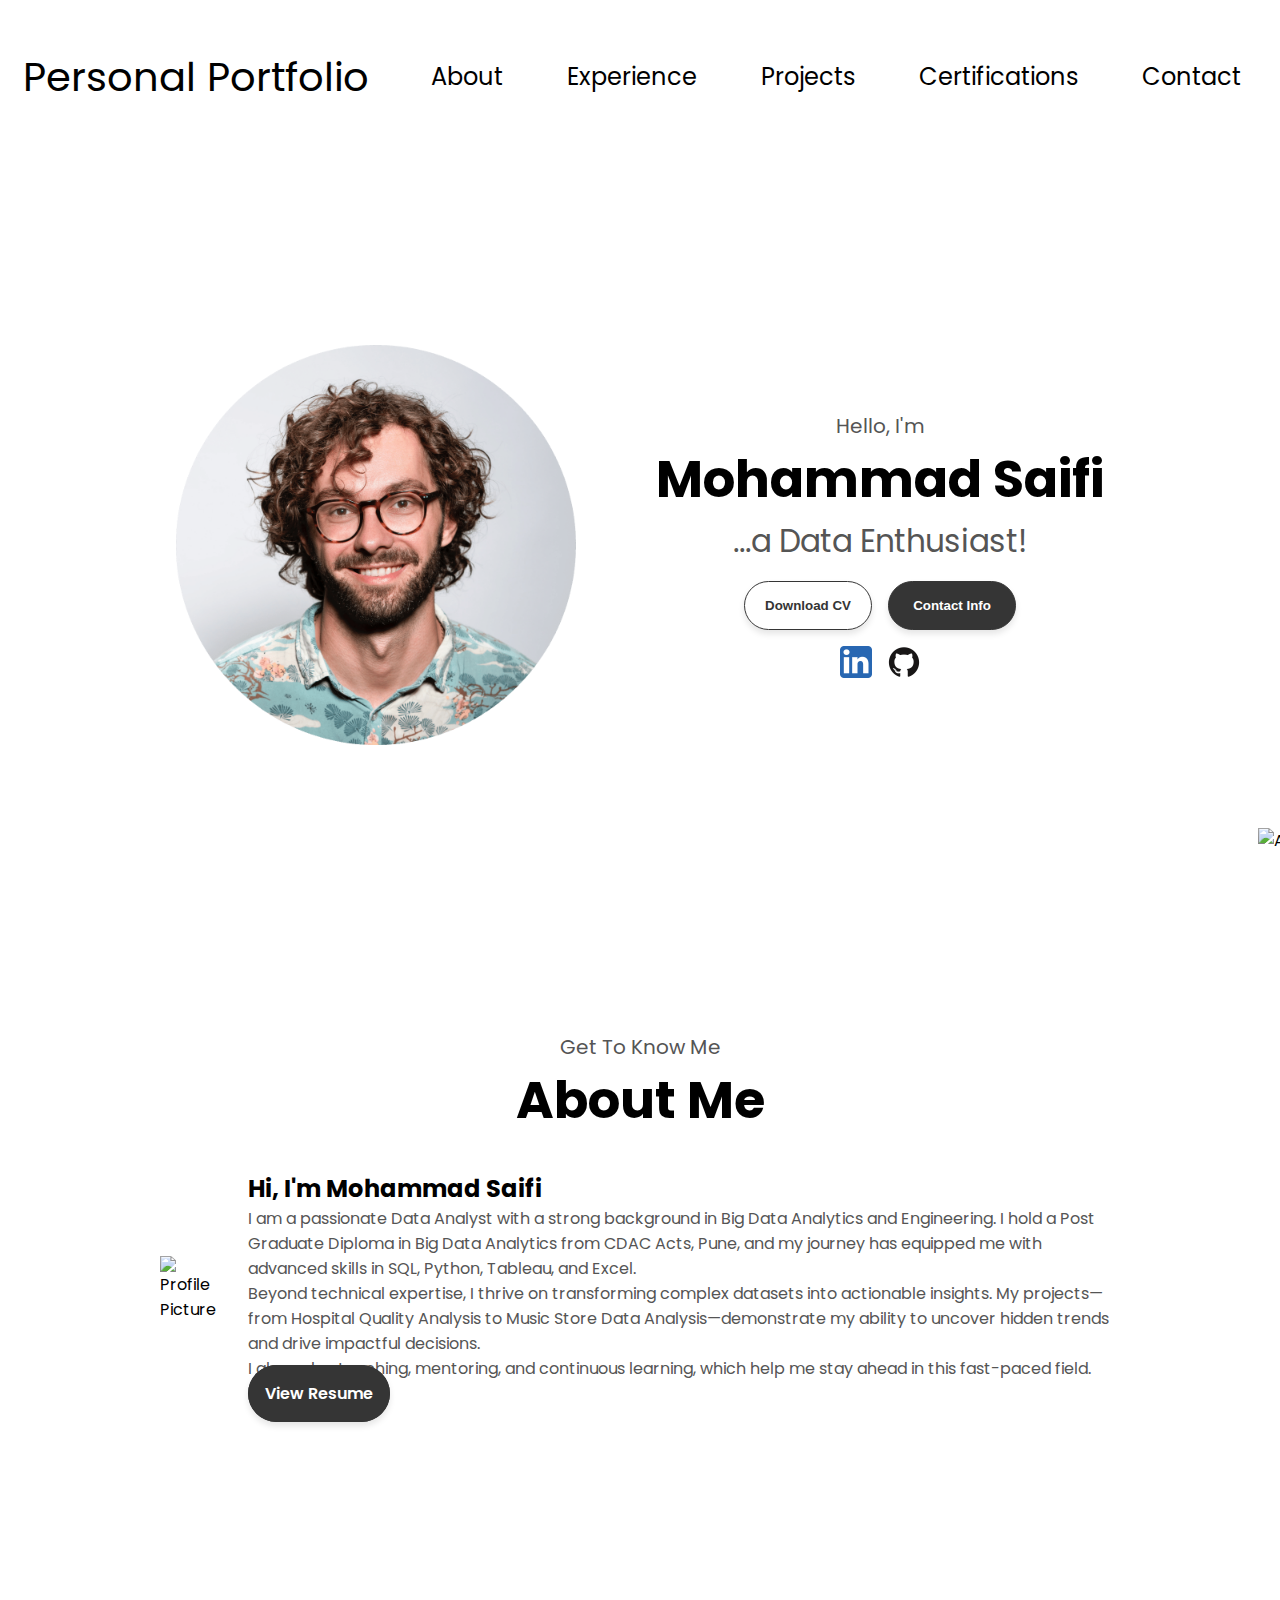
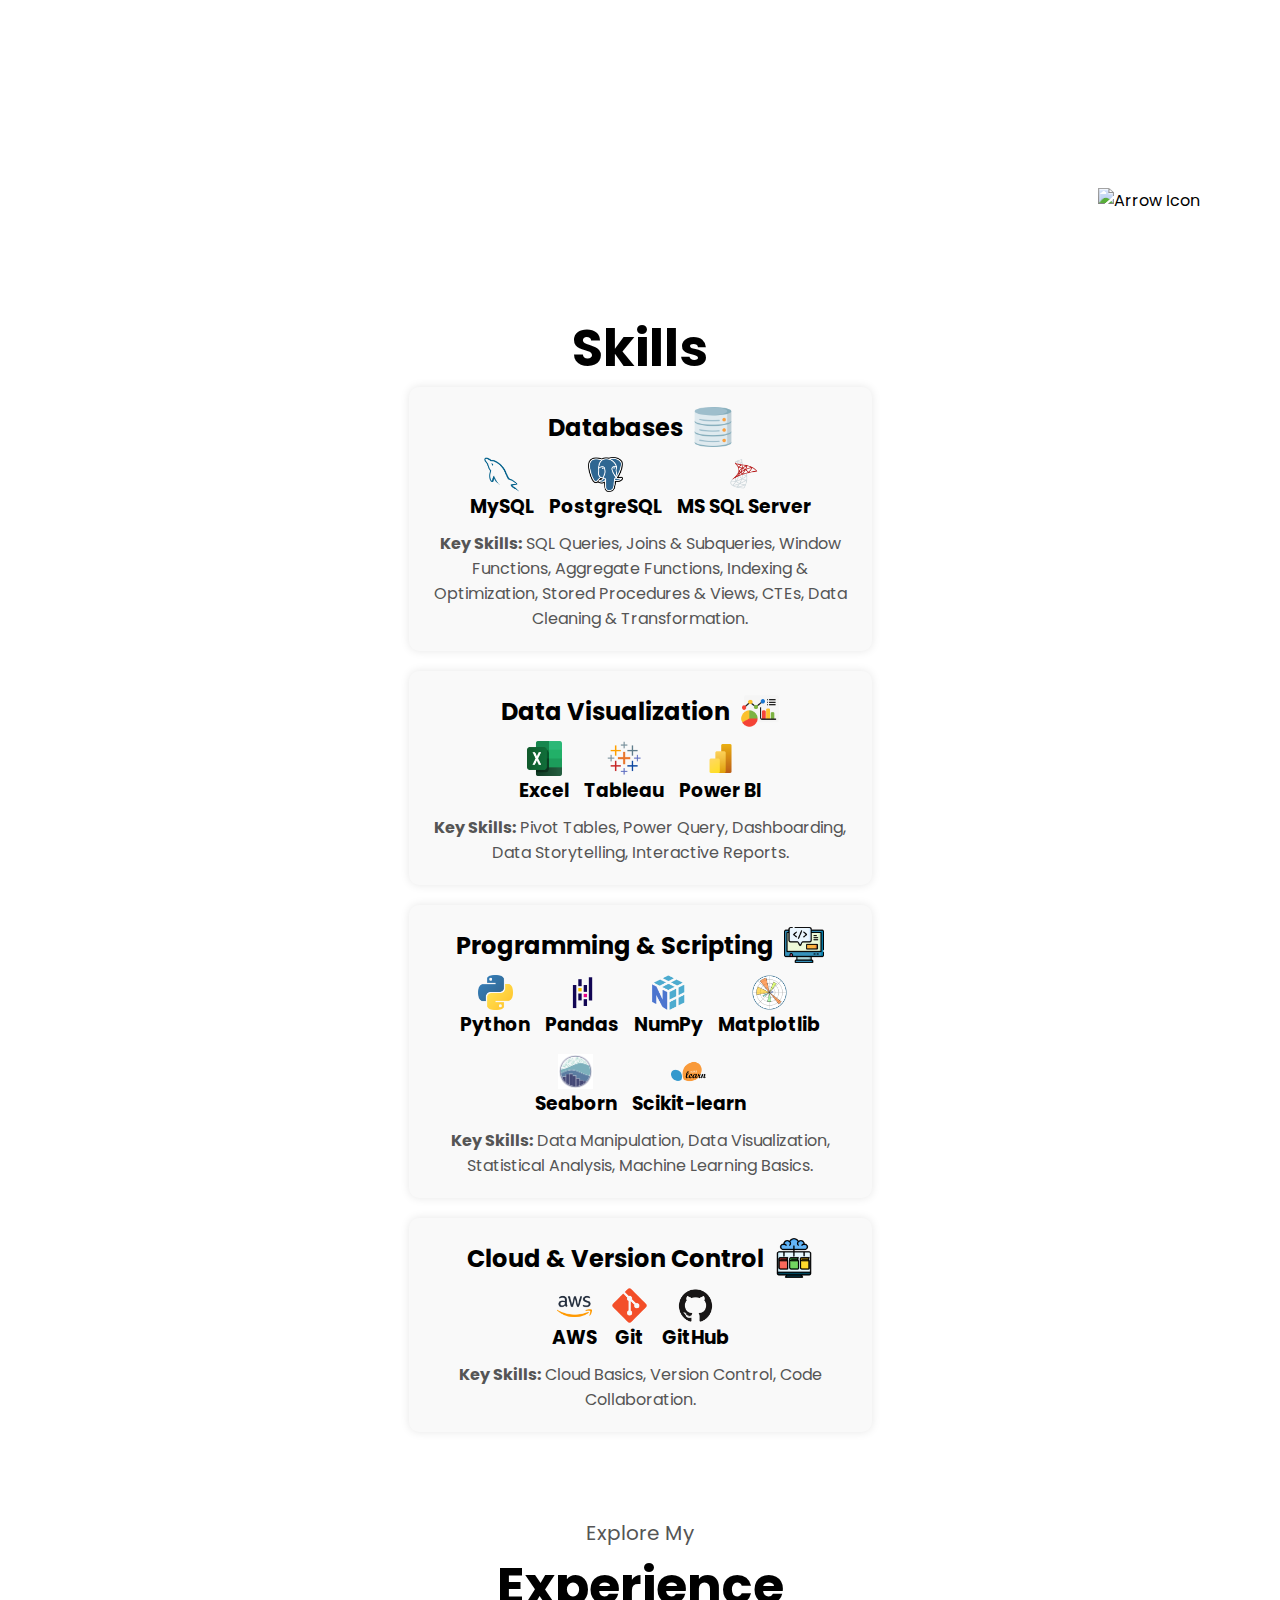
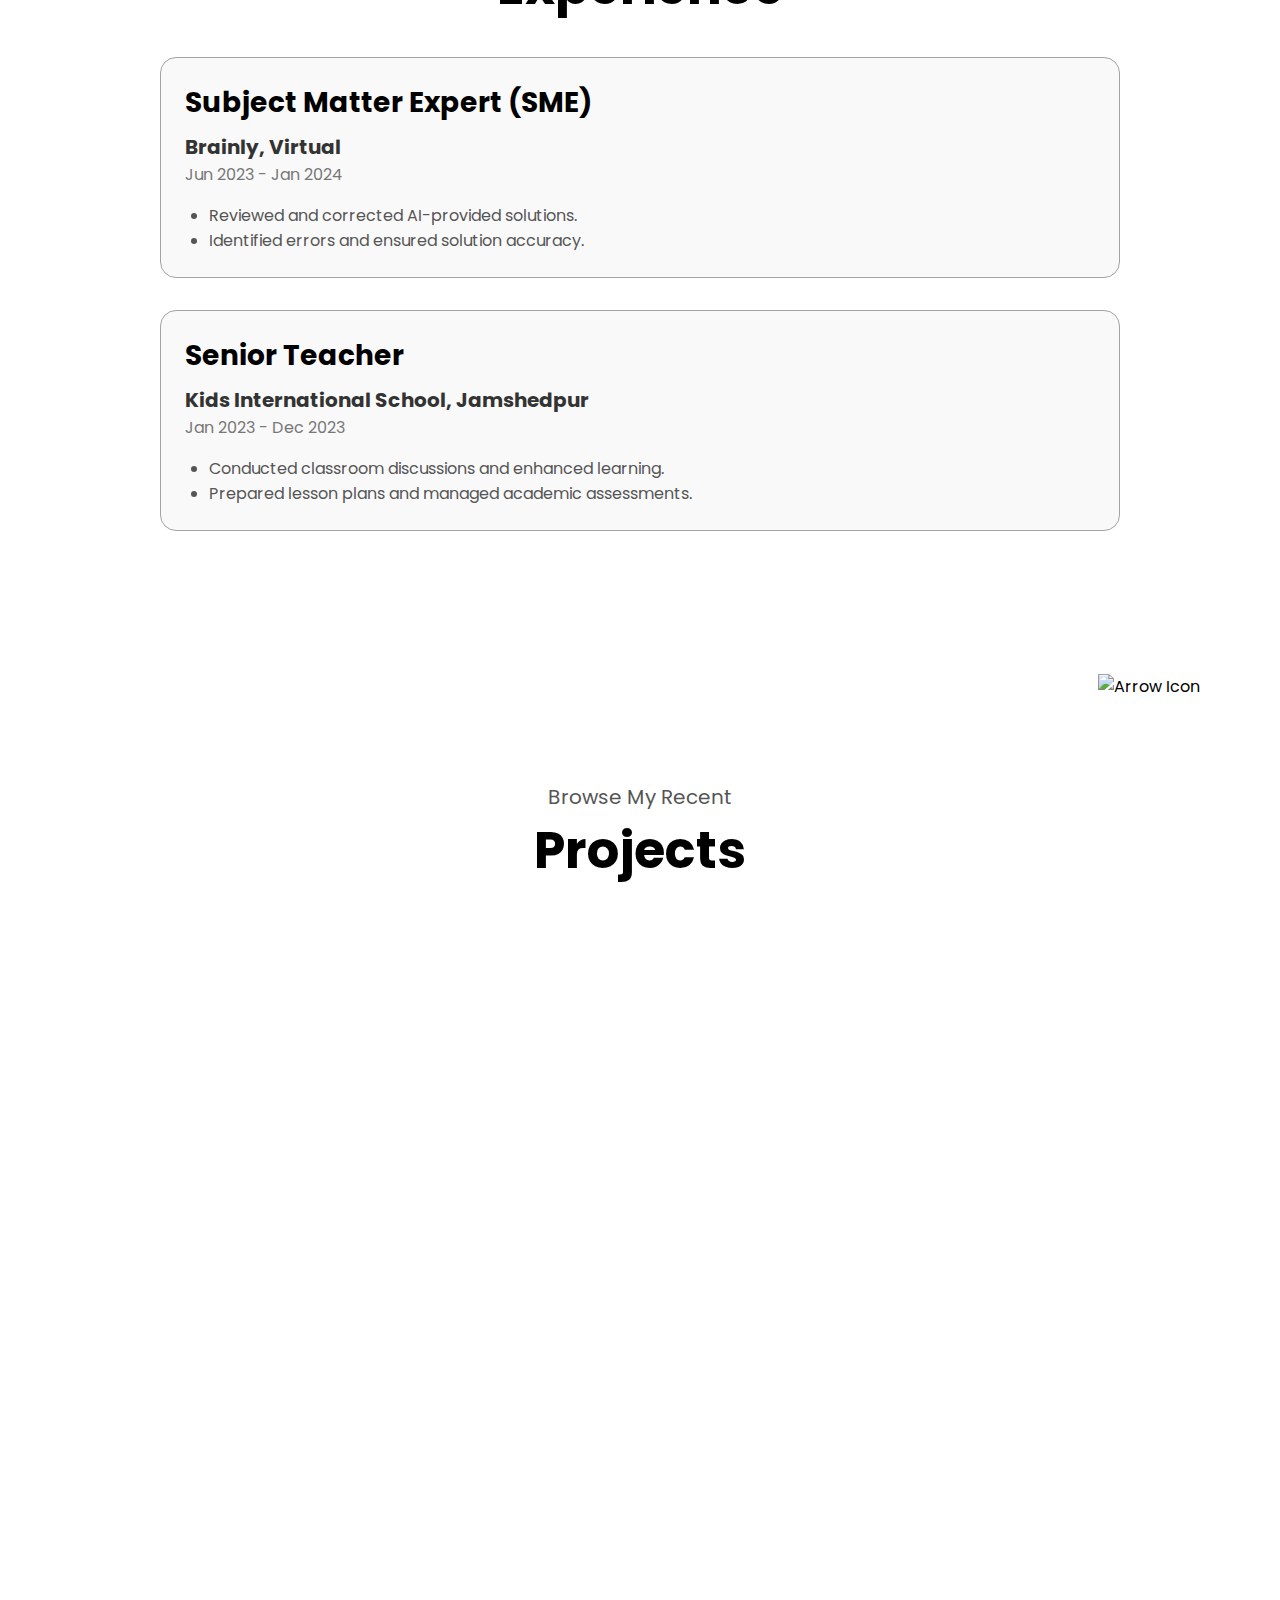
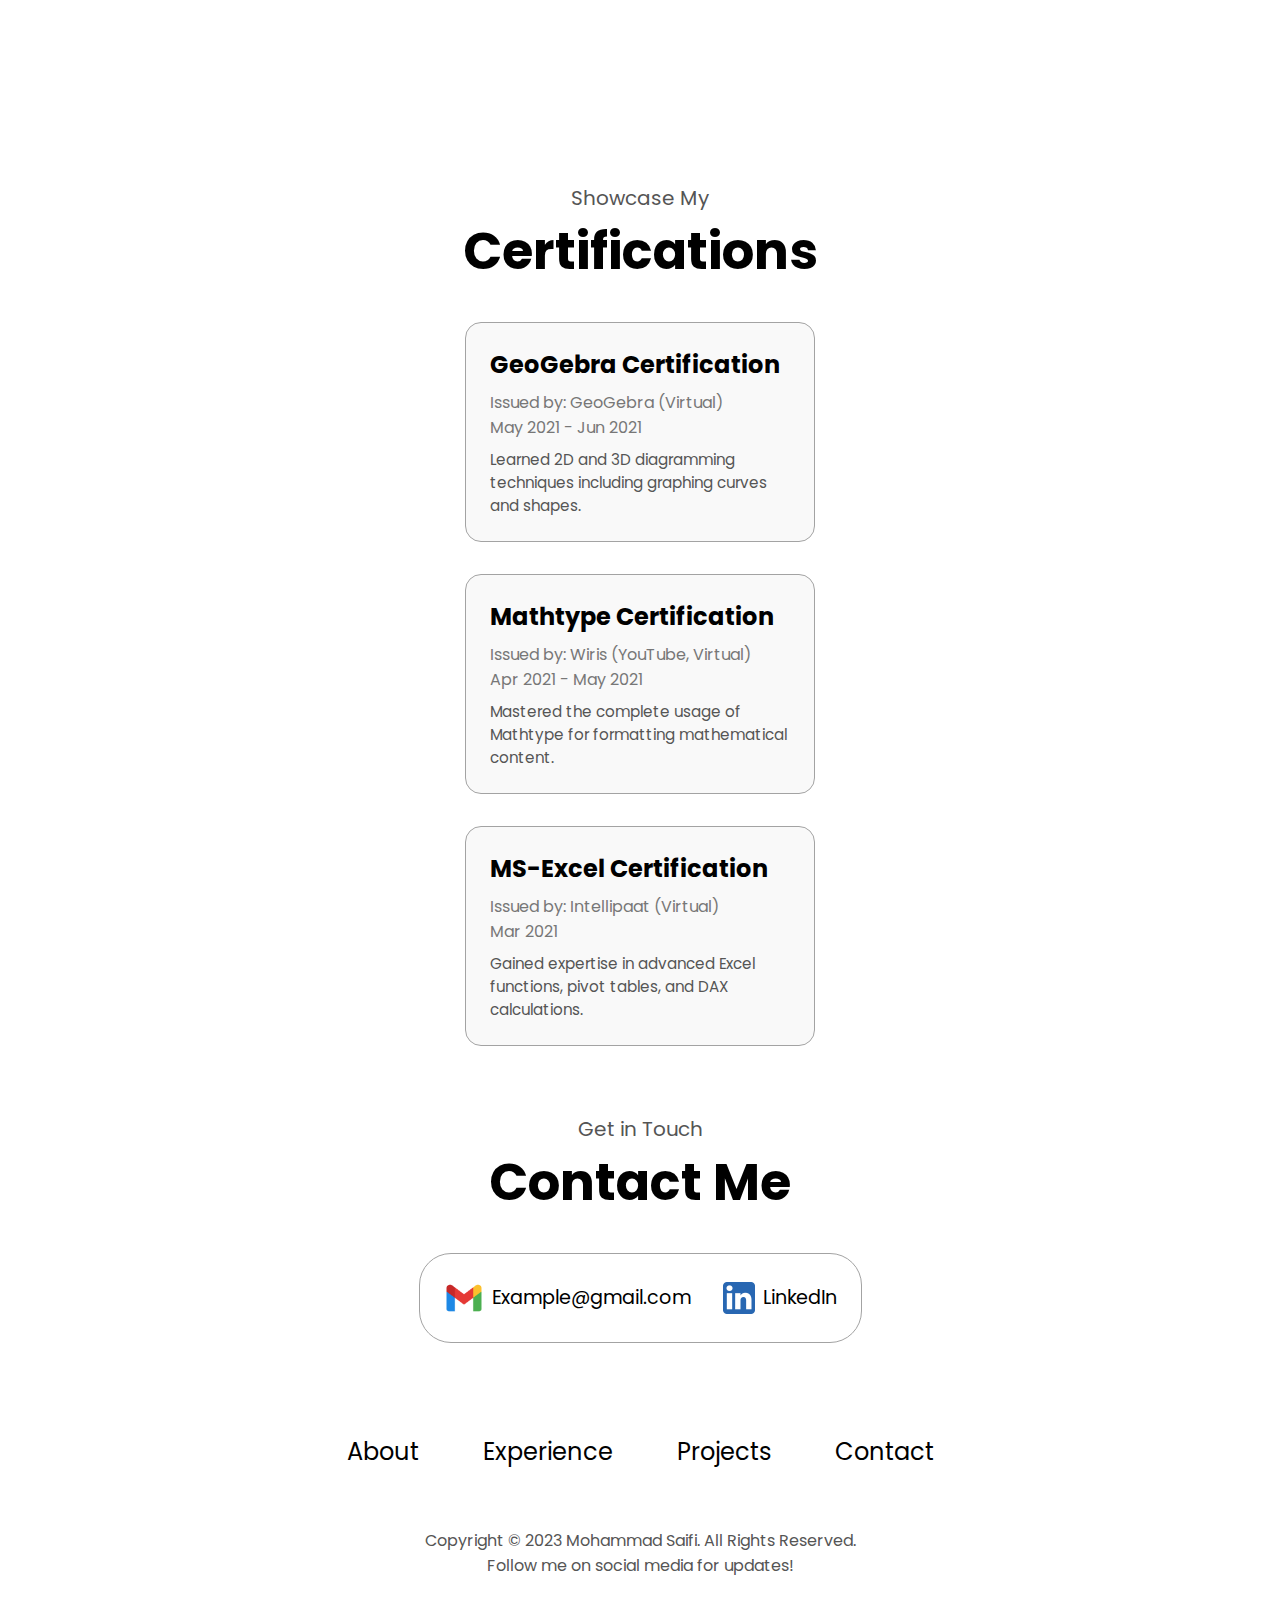
==== index.html @ 5de8a9d2 "Recent edits for project section." ====
<!DOCTYPE html>
<html lang="en">
    
  <head>
    <meta charset="UTF-8" />
    <meta http-equiv="X-UA-Compatible" content="IE=edge" />
    <meta name="viewport" content="width=device-width, initial-scale=1.0" />
    <title>My Portfolio</title>
    <link rel="stylesheet" href="style.css" />
    <link rel="stylesheet" href="mediaqueries.css" />
  </head>

  <body>
    <nav id="desktop-nav">
      <div class="logo">Personal Portfolio</div>
      <div>
        <ul class="nav-links">
          <li><a href="#about">About</a></li>
          <li><a href="#experience">Experience</a></li>
          <li><a href="#projects">Projects</a></li>
          <li><a href="#certifications">Certifications</a></li>
          <li><a href="#contact">Contact</a></li>
        </ul>
      </div>
      
    </nav>

    <nav id="hamburger-nav">
      <div class="logo">Personal Portfolio</div>
      <div class="hamburger-menu">
        <div class="hamburger-icon" onclick="toggleMenu()">
          <span></span>
          <span></span>
          <span></span>
        </div>
        <div class="menu-links">
          <li><a href="#about" onclick="toggleMenu()">About</a></li>
          <li><a href="#skills" onclick="toggleMenu()">Skills</a></li>
          <li><a href="#experience" onclick="toggleMenu()">Experience</a></li>
          <li><a href="#projects" onclick="toggleMenu()">Projects</a></li>
          <li><a href="#certifications" onclick="toggleMenu()">Certifications</a></li>
          <li><a href="#contact" onclick="toggleMenu()">Contact</a></li>
          
        </div>
      </div>
    </nav>

    <section id="profile">
      <div class="section__pic-container">
        <img src="./assets/profile-pic.png" alt="Mohammad Saifi profile picture" />
      </div>
      <div class="section__text">
        <p class="section__text__p1">Hello, I'm</p>
        <h1 class="title">Mohammad Saifi</h1>
        <p class="section__text__p2">...a Data Enthusiast!</p>
        <div class="btn-container">
          <button
            class="btn btn-color-2"
            onclick="window.open('./assets/resume-example.pdf')"
          >
            Download CV
          </button>
          <button class="btn btn-color-1" onclick="location.href='./#contact'">
            Contact Info
          </button>
        </div>
        <div id="socials-container">
          <img
            src="./assets/linkedin.png"
            alt="My LinkedIn profile"
            class="icon"
            onclick="location.href='https://linkedin.com/'"
          />
          <img
            src="./assets/github.png"
            alt="My Github profile"
            class="icon"
            onclick="location.href='https://github.com/'"
          />
        </div>
      </div>
    </section>
    
    <section id="about">
        <p class="section__text__p1">Get To Know Me</p>
        <h1 class="title">About Me</h1>
        <div class="about-container">
          <div class="about-pic">
            <img src="./assests/about-pic.png" alt="Profile Picture" />
          </div>
          <div class="about-details">
            <h2>Hi, I'm Mohammad Saifi</h2>
            <p>
              I am a passionate Data Analyst with a strong background in Big Data Analytics and Engineering. I hold a Post Graduate Diploma in Big Data Analytics from CDAC Acts, Pune, and my journey has equipped me with advanced skills in SQL, Python, Tableau, and Excel.
            </p>
            <p>
              Beyond technical expertise, I thrive on transforming complex datasets into actionable insights. My projects—from Hospital Quality Analysis to Music Store Data Analysis—demonstrate my ability to uncover hidden trends and drive impactful decisions.
            </p>
            <p>
              I also value teaching, mentoring, and continuous learning, which help me stay ahead in this fast-paced field.
            </p>
            <a class="btn btn-color-1" href="./assests/CR_Saifi-Data Analyst-Resume_with_marks_2.pdf" target="_blank">View Resume</a>
          </div>
        </div>
        <img src="./assests/arrow.png" alt="Arrow Icon" class="icon arrow" onclick="location.href='./#experience'" />
      </section>
      
    
    <section id="skills">
        <h1 class="title">Skills</h1>
        <div class="skills-container">
      
          <!-- Databases Section -->
          <div class="skills-box">
            <h2>
              Databases 
              <img src="./assets/database-icon.png" alt="Database Icon" class="skill-icon" />
            </h2>
            <div class="sub-skills">
              <div class="sub-skill">
                <img src="./assets/mysql1.png" alt="MySQL Icon" class="sub-skill-icon" />
                <h3>MySQL</h3>
              </div>
              <div class="sub-skill">
                <img src="./assets/postgresql.png" alt="PostgreSQL Icon" class="sub-skill-icon" />
                <h3>PostgreSQL</h3>
              </div>
              <div class="sub-skill">
                <img src="./assets/mssql.png" alt="MS SQL Server Icon" class="sub-skill-icon" />
                <h3>MS SQL Server</h3>
              </div>
            </div>
            <p><strong>Key Skills:</strong> SQL Queries, Joins & Subqueries, Window Functions, Aggregate Functions, Indexing & Optimization, Stored Procedures & Views, CTEs, Data Cleaning & Transformation.</p>
          </div>
      
          <!-- Data Visualization Section -->
          <div class="skills-box">
            <h2>
              Data Visualization
              <img src="./assets/dashboard.png" alt="Data Viz Icon" class="skill-icon" />
            </h2>
            <div class="sub-skills">
              <div class="sub-skill">
                <img src="./assets/ms-excel.png" alt="Excel Icon" class="sub-skill-icon" />
                <h3>Excel</h3>
              </div>
              <div class="sub-skill">
                <img src="./assets/tableau.png" alt="Tableau Icon" class="sub-skill-icon" />
                <h3>Tableau</h3>
              </div>
              <div class="sub-skill">
                <img src="./assets/powerbi.png" alt="Power BI Icon" class="sub-skill-icon" />
                <h3>Power BI</h3>
              </div>
            </div>
            <p><strong>Key Skills:</strong> Pivot Tables, Power Query, Dashboarding, Data Storytelling, Interactive Reports.</p>
          </div>
      
          <!-- Programming & Scripting Section -->
          <div class="skills-box">
            <h2>
              Programming & Scripting
              <img src="./assets/programming-icon.png" alt="Programming Icon" class="skill-icon" />
            </h2>
            <div class="sub-skills">
                <div class="sub-skill">
                    <img src="./assets/python.png" alt="Python Icon" class="sub-skill-icon" />
                    <h3>Python</h3>
                  </div>
              <div class="sub-skill">
                <img src="./assets/pandas.png" alt="Pandas Icon" class="sub-skill-icon" />
                <h3>Pandas</h3>
              </div>
              <div class="sub-skill">
                <img src="./assets/numpy.png" alt="NumPy Icon" class="sub-skill-icon" />
                <h3>NumPy</h3>
              </div>
              <div class="sub-skill">
                <img src="./assets/matplotlib.png" alt="Matplotlib Icon" class="sub-skill-icon" />
                <h3>Matplotlib</h3>
              </div>
              <div class="sub-skill">
                <img src="./assets/seaborn.png" alt="Seaborn Icon" class="sub-skill-icon" />
                <h3>Seaborn</h3>
              </div>
              <div class="sub-skill">
                <img src="./assets/sklearn.png" alt="Scikit-learn Icon" class="sub-skill-icon" />
                <h3>Scikit-learn</h3>
              </div>
            </div>
            <p><strong>Key Skills:</strong> Data Manipulation, Data Visualization, Statistical Analysis, Machine Learning Basics.</p>
          </div>
      
          <!-- Cloud & Version Control Section -->
          <div class="skills-box">
            <h2>
              Cloud & Version Control
              <img src="./assets/cloud-icon.png" alt="Cloud Icon" class="skill-icon" />
            </h2>
            <div class="sub-skills">
              <div class="sub-skill">
                <img src="./assets/aws.png" alt="AWS Icon" class="sub-skill-icon" />
                <h3>AWS</h3>
              </div>
              <div class="sub-skill">
                <img src="./assets/git.png" alt="Git Icon" class="sub-skill-icon" />
                <h3>Git</h3>
              </div>
              <div class="sub-skill">
                <img src="./assets/github.png" alt="GitHub Icon" class="sub-skill-icon" />
                <h3>GitHub</h3>
              </div>
            </div>
            <p><strong>Key Skills:</strong> Cloud Basics, Version Control, Code Collaboration.</p>
          </div>
      
        
      <!-- Communication & Other Skills Section -->
<!-- <div class="skills-box">
    <h2>
      Communication & Other Skills
      <img src="./assets/communication-icon.png" alt="Communication Icon" class="skill-icon" />
    </h2>
    <div class="sub-skills">
      <div class="sub-skill">
        <img src="./assets/communication.png" alt="Communication Icon" class="sub-skill-icon" />
        <h3>Business Communication</h3>
      </div>
      <div class="sub-skill">
        <img src="./assets/presentation.png" alt="Presentation Icon" class="sub-skill-icon" />
        <h3>Presentation & Storytelling</h3>
      </div>
      <div class="sub-skill">
        <img src="./assets/critical-thinking.png" alt="Critical Thinking Icon" class="sub-skill-icon" />
        <h3>Critical Thinking</h3>
      </div>
      <div class="sub-skill">
        <img src="./assets/teamwork.png" alt="Teamwork Icon" class="sub-skill-icon" />
        <h3>Team Collaboration</h3>
      </div>
      <div class="sub-skill">
        <img src="./assets/time-management.png" alt="Time Management Icon" class="sub-skill-icon" />
        <h3>Time Management</h3>
      </div>
      <div class="sub-skill">
        <img src="./assets/adaptability.png" alt="Adaptability Icon" class="sub-skill-icon" />
        <h3>Adaptability</h3>
      </div>
    </div>
    <p><strong>Key Skills:</strong> Communication, Data Storytelling, Problem-Solving, Stakeholder Interaction, Collaboration, Time Management, Continuous Learning.</p>
  </div> -->
</div>
</section>
    
    
<section id="experience">
    <p class="section__text__p1">Explore My</p>
    <h1 class="title">Experience</h1>
    <div class="experience-container">
      <!-- Experience Item Template -->
      <div class="experience-item">
        <h2 class="experience-role">Subject Matter Expert (SME)</h2>
        <h3 class="experience-company">Brainly, Virtual</h3>
        <p class="experience-duration">Jun 2023 - Jan 2024</p>
        <ul class="experience-details">
          <li>Reviewed and corrected AI-provided solutions.</li>
          <li>Identified errors and ensured solution accuracy.</li>
        </ul>
      </div>
      <!-- Another Experience Item -->
      <div class="experience-item">
        <h2 class="experience-role">Senior Teacher</h2>
        <h3 class="experience-company">Kids International School, Jamshedpur</h3>
        <p class="experience-duration">Jan 2023 - Dec 2023</p>
        <ul class="experience-details">
          <li>Conducted classroom discussions and enhanced learning.</li>
          <li>Prepared lesson plans and managed academic assessments.</li>
        </ul>
      </div>
      <!-- Add additional experience-item blocks as needed -->
    </div>
    <img src="./assests/arrow.png" alt="Arrow Icon" class="icon arrow" onclick="location.href='./#projects'" />
  </section>
  

  <section id="projects">
    <p class="section__text__p1">Browse My Recent</p>
    <h1 class="title">Projects</h1>
    
    <!-- Main container for all projects -->
    <div class="project-template">
      
      <!-- Single Project Container -->
      <div class="project fade-in">
        
        <!-- Phishing Website Detection -->
        <div class="project-title">
          <h2>Phishing Website Detection 🛡️</h2>
        </div>
        
        <!-- Project Image -->
        <div class="project-image">
          <img src="Projects_intro\network_security\network_security1.jpeg" alt="Phishing Website Detection">
        </div>
        
        <!-- Project Brief Description -->
        <div class="project-description">
          <p>
            An end-to-end machine learning project that identifies phishing websites by analyzing various URL-based features. The project implements a robust ML pipeline—from data ingestion and validation to transformation, model training, and deployment—ensuring a scalable, production-ready solution for real-time phishing detection.
          </p>
        </div>
        
        <!-- Skills Covered -->
        <div class="project-skills">
          <h3>Skills Covered:</h3>
          <div class="skill-list">
            <!-- These skill items can be added or removed as needed -->
            <div class="skill-item">Machine Learning</div>    
                <div class="skill-item">Python</div>  
                <div class="skill-item">Pandas & NumPy</div>  
                <div class="skill-item">Scikit-learn</div>
                <div class="skill-item">Model Deployment (Flask/FastAPI)</div>  
                <div class="skill-item">XGBoost</div>  
                <div class="skill-item">Docker</div>  
                <div class="skill-item">AWS S3</div>
                <div class="skill-item">AWS ECR</div>
                <div class="skill-item">AWS EC2</div>  
                <div class="skill-item">CI/CD (GitHub Actions)</div>  
                <div class="skill-item">Data Preprocessing</div>  
                <div class="skill-item">Feature Engineering</div>  
                <div class="skill-item">Hyperparameter Tuning</div>  
                <div class="skill-item">Classification Algorithms</div>  
                <div class="skill-item">Cybersecurity Analytics</div>  
                <div class="skill-item">Phishing Detection</div>  
                <div class="skill-item">Data Visualization</div>  
                <div class="skill-item">Git Version Control</div>  
                <div class="skill-item">Automated Data Validation</div>  
            <!-- Add more skill items as required -->
          </div>
        </div>
        
        <!-- Buttons for GitHub and In-Depth details -->
        <div class="project-buttons">
          <button class="btn btn-color-2" onclick="location.href='https://github.com/saifimd1234/ML_network_security'">GitHub</button>
          <button class="btn btn-color-2" onclick="location.href='in-depth-page.html'">In Depth</button>
        </div>
        
      </div>
      <!-- End of Single Project Container -->
      
      <!-- Repeat the above .project div for each additional project -->
      
    </div>
    
  </section>
  
      
      <section id="certifications">
        <p class="section__text__p1">Showcase My</p>
        <h1 class="title">Certifications</h1>
        <div class="certifications-container">
          <!-- Certification Item Template -->
          <div class="certification-item">
            <h2 class="certification-title">GeoGebra Certification</h2>
            <p class="certification-org">Issued by: GeoGebra (Virtual)</p>
            <p class="certification-date">May 2021 - Jun 2021</p>
            <p class="certification-summary">Learned 2D and 3D diagramming techniques including graphing curves and shapes.</p>
          </div>
          <div class="certification-item">
            <h2 class="certification-title">Mathtype Certification</h2>
            <p class="certification-org">Issued by: Wiris (YouTube, Virtual)</p>
            <p class="certification-date">Apr 2021 - May 2021</p>
            <p class="certification-summary">Mastered the complete usage of Mathtype for formatting mathematical content.</p>
          </div>
          <div class="certification-item">
            <h2 class="certification-title">MS-Excel Certification</h2>
            <p class="certification-org">Issued by: Intellipaat (Virtual)</p>
            <p class="certification-date">Mar 2021</p>
            <p class="certification-summary">Gained expertise in advanced Excel functions, pivot tables, and DAX calculations.</p>
          </div>
          <!-- Add more certification-item blocks as needed -->
        </div>
        <img src="./assests/arrow.png" alt="Arrow Icon" class="icon arrow" onclick="location.href='./#contact'" />
      </section>
      

    <section id="contact">
      <p class="section__text__p1">Get in Touch</p>
      <h1 class="title">Contact Me</h1>
      <div class="contact-info-upper-container">
        <div class="contact-info-container">
          <img
            src="./assets/email.png"
            alt="Email icon"
            class="icon contact-icon email-icon"
          />
          <p><a href="mailto:examplemail@gmail.com">Example@gmail.com</a></p>
        </div>
        <div class="contact-info-container">
          <img
            src="./assets/linkedin.png"
            alt="LinkedIn icon"
            class="icon contact-icon"
          />
          <p><a href="https://www.linkedin.com">LinkedIn</a></p>
        </div>
      </div>
    </section>

    <footer>
      <nav>
        <div class="nav-links-container">
          <ul class="nav-links">
            <li><a href="#about">About</a></li>
            <li><a href="#experience">Experience</a></li>
            <li><a href="#projects">Projects</a></li>
            <li><a href="#contact">Contact</a></li>
          </ul>
        </div>
      </nav>
      <p>Copyright &#169; 2023 Mohammad Saifi. All Rights Reserved.</p>
      <p>Follow me on social media for updates!</p>
    </footer>

    <script src="script.js"></script>
  </body>
</html>
---- style.css ----
/* GENERAL */

@import url("https://fonts.googleapis.com/css2?family=Poppins:wght@300;400;500;600&display=swap");

* {
  margin: 0;
  padding: 0;
}

body {
  font-family: "Poppins", sans-serif;
}

html {
  scroll-behavior: smooth;
}

p {
    color: rgb(85, 85, 85);
  }
  
  /* TRANSITION */
  
  a,
  .btn {
    transition: all 300ms ease;
  }

  /* DESKTOP NAV */

nav,
.nav-links {
  display: flex;
}

nav {
  justify-content: space-around;
  align-items: center;
  height: 17vh;
}

.nav-links {
  gap: 2rem;
  list-style: none;
  font-size: 1.5rem;
}

.nav-links li {
  position: relative;
  padding: 0.5rem 1rem;
  transition: all 0.3s ease;
}

.nav-links li::before {
  content: '';
  position: absolute;
  top: 0;
  left: 0;
  right: 0;
  bottom: 0;
  border-radius: 15px;
  background: transparent;
  transition: all 0.3s ease;
  z-index: -1;
}

.nav-links li:hover {
  transform: translateY(-4px);
}

.nav-links li:hover::before {
  background: rgb(0, 0, 0);
  box-shadow: 0 6px 12px rgba(0, 0, 0, 0.15);
}

.nav-links li:hover a {
  color: white;
  text-decoration: none;
}

  a {
    color: black;
    text-decoration: none;
    text-decoration-color: white;
  }

  a:hover {
    color: grey;
    text-decoration: underline;
    text-underline-offset: 1rem;
    text-decoration-color: rgb(181, 181, 181);
  }

  .logo {
    font-size: 2.5rem;
  }
  
  .logo:hover {
    cursor: default;
  }
  
/* HAMBURGER MENU */

#hamburger-nav {
  display: none;
}

.hamburger-menu {
  position: relative;
  display: inline-block;
}

.hamburger-icon {
  display: flex;
  flex-direction: column;
  justify-content: space-between;
  height: 20px;
  width: 25px;
  cursor: pointer;
}

.hamburger-icon span {
  width: 100%;
  height: 2px;
  background-color: black;
  transition: all 0.3 ease-in-out;
}

.menu-links {
  position: absolute;
  top: 100%;
  right: 0;
  background-color: rgba(255, 255, 255, 0.9);
  width: fit-content;
  max-height: 0;
  overflow: hidden;
  transition: all 0.3s ease-in-out;
  border-radius: 0.8rem;
  backdrop-filter: blur(10px);
  box-shadow: 0 4px 10px rgba(0, 0, 0, 0.1);
  z-index: 1000;
}

.menu-links a {
  display: block;
  padding: 8px 16px;
  text-align: center;
  font-size: 1.2rem;
  color: black;
  text-decoration: none;
  transition: all 0.3s ease-in-out;
  border-radius: 0.5rem;
  margin: 3px;
  position: relative;
  overflow: hidden;
}

.menu-links a:before {
  content: '';
  position: absolute;
  bottom: 0;
  left: -100%;
  width: 100%;
  height: 2px;
  background: linear-gradient(90deg, transparent, rgba(0, 0, 0, 0.6), transparent);
  transition: all 0.4s ease;
}

.menu-links a:hover {
  background-color: rgb(0, 0, 0);
  transform: translateY(-2px) scale(1.02);
  color: white;
  font-size: 1.22rem;
  box-shadow: 0 3px 10px rgba(0, 0, 0, 0.15);
}

.menu-links a:hover:before {
  left: 100%;
}

.menu-links a:after {
  content: '';
  position: absolute;
  top: -50%;
  left: -100%;
  width: 200%;
  height: 200%;
  background: rgba(255, 255, 255, 0.1);
  transform: rotate(30deg);
  transition: all 0.6s ease;
}

.menu-links a:hover:after {
  left: 100%;
}

.menu-links li {
  list-style: none;
}

.menu-links.open {
  max-height: 250px;
  padding: 8px;
  margin-top: 5px;
  background-color: rgba(255, 255, 255, 0.8);
  backdrop-filter: blur(15px);
}

.hamburger-icon.open span:first-child {
  transform: rotate(45deg) translate(10px, 5px);
}

.hamburger-icon.open span:nth-child(2) {
  opacity: 0;
}

.hamburger-icon.open span:last-child {
  transform: rotate(-45deg) translate(10px, -5px);
}

.hamburger-icon span:first-child {
  transform: none;
}

.hamburger-icon span:first-child {
  opacity: 1;
}

.hamburger-icon span:first-child {
  transform: none;
}

/* SECTIONS */

section {
  padding-top: 4vh;
  height: 96vh;
  margin: 0 10rem;
  box-sizing: border-box;
  min-height: fit-content;
}

.section-container {
  display: flex;
}

/* PROFILE SECTION */

#profile {
  display: flex;
  justify-content: center;
  gap: 5rem;
  height: 80vh;
}

.section__pic-container {
  display: flex;
  height: 400px;
  width: 400px;
  margin: auto 0;
}

.section__text {
  align-self: center;
  text-align: center;
}

.section__text__p1 {
  text-align: center;
  font-size: 1.25rem;
}

.section__text__p2 {
  font-size: 1.95rem;
  margin-bottom: 1rem;
}

.title {
  font-size: 3.2rem;
  text-align: center;
}

#socials-container {
  display: flex;
  justify-content: center;
  margin-top: 1rem;
  gap: 1rem;
}

/* ICONS */

.icon {
  cursor: pointer;
  height: 2rem;
}

/* ICON HOVER EFFECTS */
.icon {
  transition: transform 0.3s ease, filter 0.3s ease, box-shadow 0.3s ease;
}

.icon:hover {
  transform: scale(1.2) rotate(5deg);
  filter: brightness(1.2);
  box-shadow: 0 0 10px rgba(0, 0, 0, 0.2);
}

/* BUTTONS */

.btn-container {
  display: flex;
  justify-content: center;
  gap: 1rem;
}

.btn {
  font-weight: 600;
  transition: all 0.4s cubic-bezier(0.175, 0.885, 0.32, 1.275);
  padding: 1rem;
  width: 8rem;
  border-radius: 2rem;
  position: relative;
  overflow: hidden;
  box-shadow: 0 4px 6px rgba(0, 0, 0, 0.1);
  z-index: 1;
  white-space: nowrap; /* Prevent text wrapping */
}

.btn-color-1,
.btn-color-2 {
  border: rgb(53, 53, 53) 0.1rem solid;
}

.btn-color-1::before,
.btn-color-2::before {
  content: '';
  position: absolute;
  top: 0;
  left: -100%;
  width: 100%;
  height: 100%;
  background: linear-gradient(90deg, transparent, rgba(255, 255, 255, 0.2), transparent);
  transition: all 0.6s ease;
  z-index: -1;
}

.btn-color-1:hover::before,
.btn-color-2:hover::before {
  left: 100%;
}

.btn-color-1:hover,
.btn-color-2:hover {
  cursor: pointer;
  transform: translateY(-3px);
  box-shadow: 0 10px 20px rgba(0, 0, 0, 0.2);
  letter-spacing: 0.05rem;
}

.btn-color-1 {
  background: rgb(53, 53, 53);
  color: white;
}

.btn-color-1:hover {
  background: rgb(0, 0, 0);
}

.btn-color-2 {
  background: none;
  color: rgb(53, 53, 53);
}

.btn-color-2:hover {
  background: rgb(0, 0, 0);
  color: white;
  border: rgb(53, 53, 53) 0.1rem solid;
}

.btn:active {
  transform: translateY(-1px);
  box-shadow: 0 5px 10px rgba(0, 0, 0, 0.2);
}

/* ABOUT SECTION */

#about {
  position: relative;
}

.about-containers {
  gap: 2rem;
  margin-bottom: 2rem;
  margin-top: 2rem;
}

.about-details-container {
  justify-content: center;
  flex-direction: column;
}

.about-containers,
.about-details-container {
  display: flex;
}

.about-pic {
  border-radius: 2rem;
}

.arrow {
  position: absolute;
  right: -5rem;
  bottom: 2.5rem;
}

.details-container {
  padding: 1.5rem;
  flex: 1;
  background: white;
  border-radius: 2rem;
  border: rgb(53, 53, 53) 0.1rem solid;
  border-color: rgb(163, 163, 163);
  text-align: center;
}

.section-container {
  gap: 4rem;
  height: 80%;
}

.section__pic-container {
  height: 400px;
  width: 400px;
  margin: auto 0;
}

/* EXPERIENCE SECTION */

#experience {
  position: relative;
}

.experience-sub-title {
  color: rgb(85, 85, 85);
  font-weight: 600;
  font-size: 1.75rem;
  margin-bottom: 2rem;
}

.experience-details-container {
  display: flex;
  justify-content: center;
  flex-direction: column;
}

.article-container {
  display: flex;
  text-align: initial;
  flex-wrap: wrap;
  flex-direction: row;
  gap: 2.5rem;
  justify-content: space-around;
}

article {
  display: flex;
  width: 10rem;
  justify-content: space-around;
  gap: 0.5rem;
}

article .icon {
  cursor: default;
}



/* PROJECTS SECTION */

#projects {
  position: relative;
}

.color-container {
  border-color: rgb(163, 163, 163);
  background: rgb(250, 250, 250);
}

.project-img {
  border-radius: 2rem;
  width: 90%;
  height: 90%;
}

.project-title {
  margin: 1rem;
  color: black;
}

.project-btn {
  color: black;
  border-color: rgb(163, 163, 163);
}
.project-item {
  background: #f9f9f9;
  border: 1px solid rgb(163, 163, 163);
  border-radius: 1rem;
  padding: 1.5rem;
}

/* CONTACT */

#contact {
  display: flex;
  justify-content: center;
  flex-direction: column;
  height: 70vh;
}

.contact-info-upper-container {
  display: flex;
  justify-content: center;
  border-radius: 2rem;
  border: rgb(53, 53, 53) 0.1rem solid;
  border-color: rgb(163, 163, 163);
  background: (250, 250, 250);
  margin: 2rem auto;
  padding: 0.5rem;
}

.contact-info-container {
  display: flex;
  align-items: center;
  justify-content: center;
  gap: 0.5rem;
  margin: 1rem;
}

.contact-info-container p {
  font-size: larger;
}

.contact-icon {
  cursor: default;
}

.email-icon {
  height: 2.5rem;
}

/* FOOTER SECTION */

footer {
  height: 26vh;
  margin: 0 1rem;
}

footer p {
  text-align: center;
}


/* SKILLS */
#skills {
  text-align: center;
  padding: 50px 10px;
}

.skills-container {
  display: flex;
  flex-wrap: wrap;
  justify-content: center;
  gap: 20px;
}

.skills-box {
  width: 45%;
  background-color: #f9f9f9;
  padding: 20px;
  border-radius: 10px;
  box-shadow: 0 0 10px rgba(0, 0, 0, 0.1);
}

.skills-box h2 {
  display: flex;
  align-items: center;
  justify-content: center;
  gap: 10px;
}

.skill-icon {
  width: 40px;
  height: 40px;
}

.sub-skills {
  display: flex;
  justify-content: center;
  gap: 15px;
  margin-top: 10px;
  margin-bottom: 10px;
  margin-left: 7.5px;
  margin-right: 7.5px;
  flex-wrap: wrap;
}

.sub-skill {
  display: flex;
  flex-direction: column;
  align-items: center;
}

.sub-skill-icon {
  width: 35px;
  height: 35px;
}

/* ABOUT SECTION - Updated */
#about .about-container {
  display: flex;
  gap: 2rem;
  align-items: center;
  padding: 2rem 0;
}
#about .about-image img {
  width: 100%;
  max-width: 400px;
  border-radius: 1rem;
}
#about .about-text {
  max-width: 600px;
  text-align: justify;
  line-height: 1.6;
}

/* PROJECTS SECTION - Updated */
.projects-container {
  display: flex;
  flex-wrap: wrap;
  gap: 2rem;
  justify-content: center;
  padding: 2rem 0;
}
.project-item {
  background: rgb(250, 250, 250);
  border: 1px solid rgb(163, 163, 163);
  border-radius: 1rem;
  padding: 1.5rem;
  width: 300px;
  text-align: center;
}
.project-image img {
  width: 100%;
  border-radius: 1rem;
}
.project-title {
  margin: 1rem 0;
  font-size: 1.5rem;
}
.project-description p {
  font-size: 1rem;
  color: #555;
  margin-bottom: 1rem;
}
.project-buttons {
  display: flex;
  justify-content: center;
  gap: 1rem;
}

/* EXPERIENCE SECTION - Updated */
.experience-container {
  display: flex;
  flex-direction: column;
  gap: 2rem;
  padding: 2rem 0;
}
.experience-item {
  background: #f9f9f9;
  border: 1px solid rgb(163, 163, 163);
  border-radius: 1rem;
  padding: 1.5rem;
}
.experience-role {
  font-size: 1.75rem;
  margin-bottom: 0.5rem;
}
.experience-company {
  font-size: 1.25rem;
  color: #333;
}
.experience-duration {
  font-size: 1rem;
  color: #777;
  margin-bottom: 1rem;
}
.experience-details {
  list-style: disc;
  margin-left: 1.5rem;
  color: #555;
}

/* CERTIFICATIONS SECTION */
#certifications {
  padding: 2rem 0;
  text-align: center;
}
.certifications-container {
  display: flex;
  flex-direction: column;
  gap: 2rem;
  align-items: center;
  margin-top: 2rem;
}
.certification-item {
  background: #f9f9f9;
  border: 1px solid rgb(163, 163, 163);
  border-radius: 1rem;
  padding: 1.5rem;
  width: 300px;
  text-align: left;
}
.certification-title {
  font-size: 1.5rem;
  margin-bottom: 0.5rem;
}
.certification-org,
.certification-date {
  font-size: 1rem;
  color: #777;
}
.certification-summary {
  margin-top: 0.5rem;
  font-size: 0.95rem;
  color: #555;
}

/* PROJECT TEMPLATE STYLES */

/* Main container for the projects section */
#projects .project-template {
  display: flex;
  flex-direction: column; /* Stack projects one below the other */
  gap: 2rem;
  padding: 2rem 0;
}

/* Single Project Container */
#projects .project {
  background: #f9f9f9;
  border: 1px solid #a3a3a3;
  border-radius: 8px;
  padding: 1.5rem;
  transition: transform 0.3s ease, opacity 0.3s ease;
  opacity: 0; /* Start hidden for fade-in effect */
}

/* Fade-in animation (applied on page load) */
#projects .project.fade-in {
  animation: fadeIn 1s forwards;
}

/* Keyframes for fadeIn animation */
@keyframes fadeIn {
  to {
    opacity: 1;
  }
}

/* Project Title */
.project-title h2 {
  margin-bottom: 1rem;
  font-size: 2rem;
  text-align: center;
}

/* Project Image */
.project-image {
  max-width: 500px; /* Maximum width */
  max-height: 300px; /* Maximum height */
  margin: 0 auto; /* Center the container if needed */
  overflow: hidden; /* Hide any overflow if the image is larger */
}

.project-image img {
  width: 100%; /* Make the image fill the container's width */
  height: auto; /* Keep aspect ratio */
  object-fit: cover; /* Option: "cover" ensures it fills the container */
}

/* Project Description */
.project-description {
  margin-bottom: 1rem;
  font-size: 1rem;
  text-align: justify;
}

/* Project Skills */
.project-skills {
  margin-bottom: 1rem;
}
.project-skills h3 {
  margin-bottom: 0.5rem;
  font-size: 1.5rem;
}
.skill-list {
  display: flex;
  flex-wrap: wrap;
  gap: 0.5rem;
}
.skill-item {
  background: #e0e0e0;
  padding: 0.5rem 1rem;
  border-radius: 20px;
  font-size: 0.9rem;
  transition: background 0.3s ease, transform 0.3s ease, box-shadow 0.3s ease;
}

.skill-item:hover {
  background: #ffb74d; /* New background on hover */
  transform: scale(1.05); /* Slight zoom effect */
  box-shadow: 0 4px 10px rgba(0, 0, 0, 0.2); /* Adds depth */
}

/* Project Buttons */
.project-buttons {
  display: flex;
  justify-content: center;
  gap: 1rem;
}
.project-buttons .btn {
  padding: 0.8rem 1.5rem;
  font-size: 1rem;
  border-radius: 25px;
  cursor: pointer;
  transition: background 0.3s ease, transform 0.3s ease;
}

/* Hover effect for buttons */
.project-buttons .btn:hover {
  transform: translateY(-3px);
}

/* Responsive Adjustments */
@media screen and (max-width: 768px) {
  /* Reduce padding and margins for mobile */
  #projects .project {
    padding: 1rem;
  }

  /* Reduce font sizes for mobile */
  .project-title h2 {
    font-size: 1.5rem; /* Reduced from 1.75rem */
  }

  .project-description {
    font-size: 0.9rem; /* Reduced from 0.95rem */
    padding-top: 1rem; /* Reduced padding */
  }

  .project-skills h3 {
    font-size: 1.2rem; /* Reduced from 1.3rem */
  }

  /* Reduce button size for mobile */
  .project-buttons .btn {
    padding: 0.6rem 1rem; /* Reduced padding */
    font-size: 0.85rem; /* Reduced font size */
  }

  /* Reduce skill item size for mobile */
  .skill-item {
    padding: 0.4rem 0.8rem; /* Reduced padding */
    font-size: 0.8rem; /* Reduced font size */
  }

  /* Adjust image size for mobile */
  .project-image {
    max-width: 100%; /* Ensure images are responsive */
    max-height: 200px; /* Reduce height for mobile */
  }
}

/* Additional Media Query for Smaller Screens */
@media screen and (max-width: 480px) {
  /* Further reduce font sizes for very small screens */
  .project-title h2 {
    font-size: 1.3rem; /* Even smaller title */
  }

  .project-description {
    padding: 0.3rem 0.6rem; 
    font-size: 0.65rem; /* Further reduced description size */
  }

  .project-skills h3 {
    font-size: 1.1rem; /* Further reduced skills heading size */
  }

  /* Further reduce button size */
  .project-buttons .btn {
    padding: 0.5rem 0.8rem; /* Reduced padding */
    font-size: 0.8rem; /* Reduced font size */
  }

  /* Further reduce skill item size */
  .skill-item {
    padding: 0.3rem 0.6rem; /* Reduced padding */
    font-size: 0.75rem; /* Reduced font size */
  }

  /* Further adjust image size */
  .project-image {
    max-height: 150px; /* Even smaller image height */
  }
}
---- mediaqueries.css ----
@media screen and (max-width: 1400px) {
    #profile {
      height: 83vh;
      margin-bottom: 6rem;
    }
    .about-containers {
      flex-wrap: wrap;
    }
    #contact,
    #projects {
      height: fit-content;
    }
  }
  
  @media screen and (max-width: 1200px) {
    #desktop-nav {
      display: none;
    }
    #hamburger-nav {
      display: flex;
    }
    #experience,
    .experience-details-container {
      margin-top: 2rem;
    }
    #profile,
    .section-container {
      display: block;
    }
    .arrow {
      display: none;
    }
    section,
    .section-container {
      height: fit-content;
    }
    section {
      margin: 0 5%;
    }
    .section__pic-container {
      width: 275px;
      height: 275px;
      margin: 0 auto 2rem;
    }
    .about-containers {
      margin-top: 0;
    }
  }
  
  @media screen and (max-width: 600px) {
    #contact,
    footer {
      height: 40vh;
    }
    #profile {
      height: 83vh;
      margin-bottom: 0;
    }
    article {
      font-size: 1rem;
    }
    footer nav {
      height: fit-content;
      margin-bottom: 2rem;
    }
    .about-containers,
    .contact-info-upper-container,
    .btn-container {
      flex-wrap: wrap;
    }
    .contact-info-container {
      margin: 0;
    }
    .contact-info-container p,
    .nav-links li a {
      font-size: 1rem;
    }
    .experience-sub-title {
      font-size: 1.25rem;
    }
    .logo {
      font-size: 1.5rem;
    }
    .nav-links {
      flex-direction: column;
      gap: 0.5rem;
      text-align: center;
    }
    .section__pic-container {
      width: auto;
      height: 46vw;
      justify-content: center;
    }
    .section__text__p2 {
      font-size: 1.25rem;
    }
    .title {
      font-size: 2rem;
    }
    .text-container {
      text-align: justify;
    }
  }
  
  /* Responsive adjustments for screens smaller than 600px */
@media screen and (max-width: 600px) {
    #about .about-container {
      flex-direction: column;
    }
    /* Add extra gap when stacked */
    #about .about-qualifications {
      margin-top: 2rem;  /* Gap between introduction and qualifications */
    }
  }

  @media screen and (max-width: 600px) {
    .skills-box {
      width: 90%;
      margin: 0 auto; /* centers the box horizontally */
    }
  }
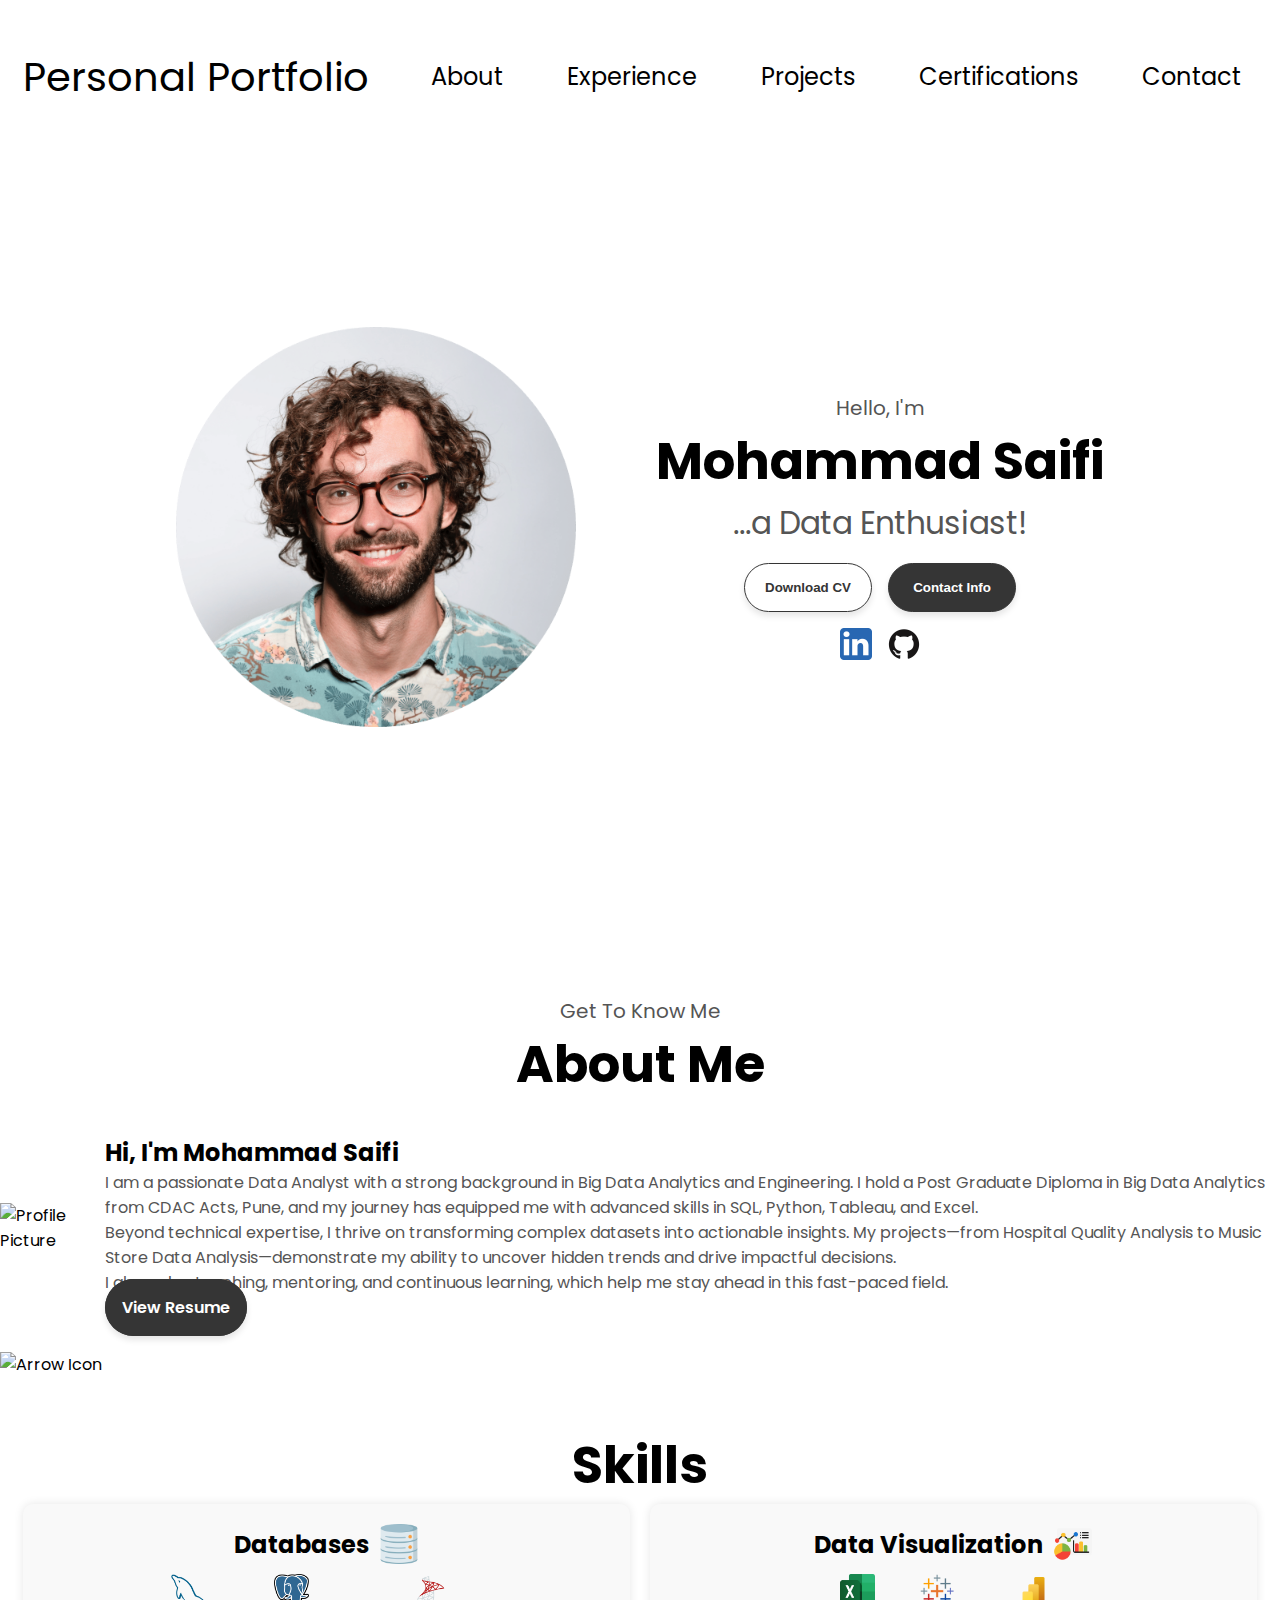
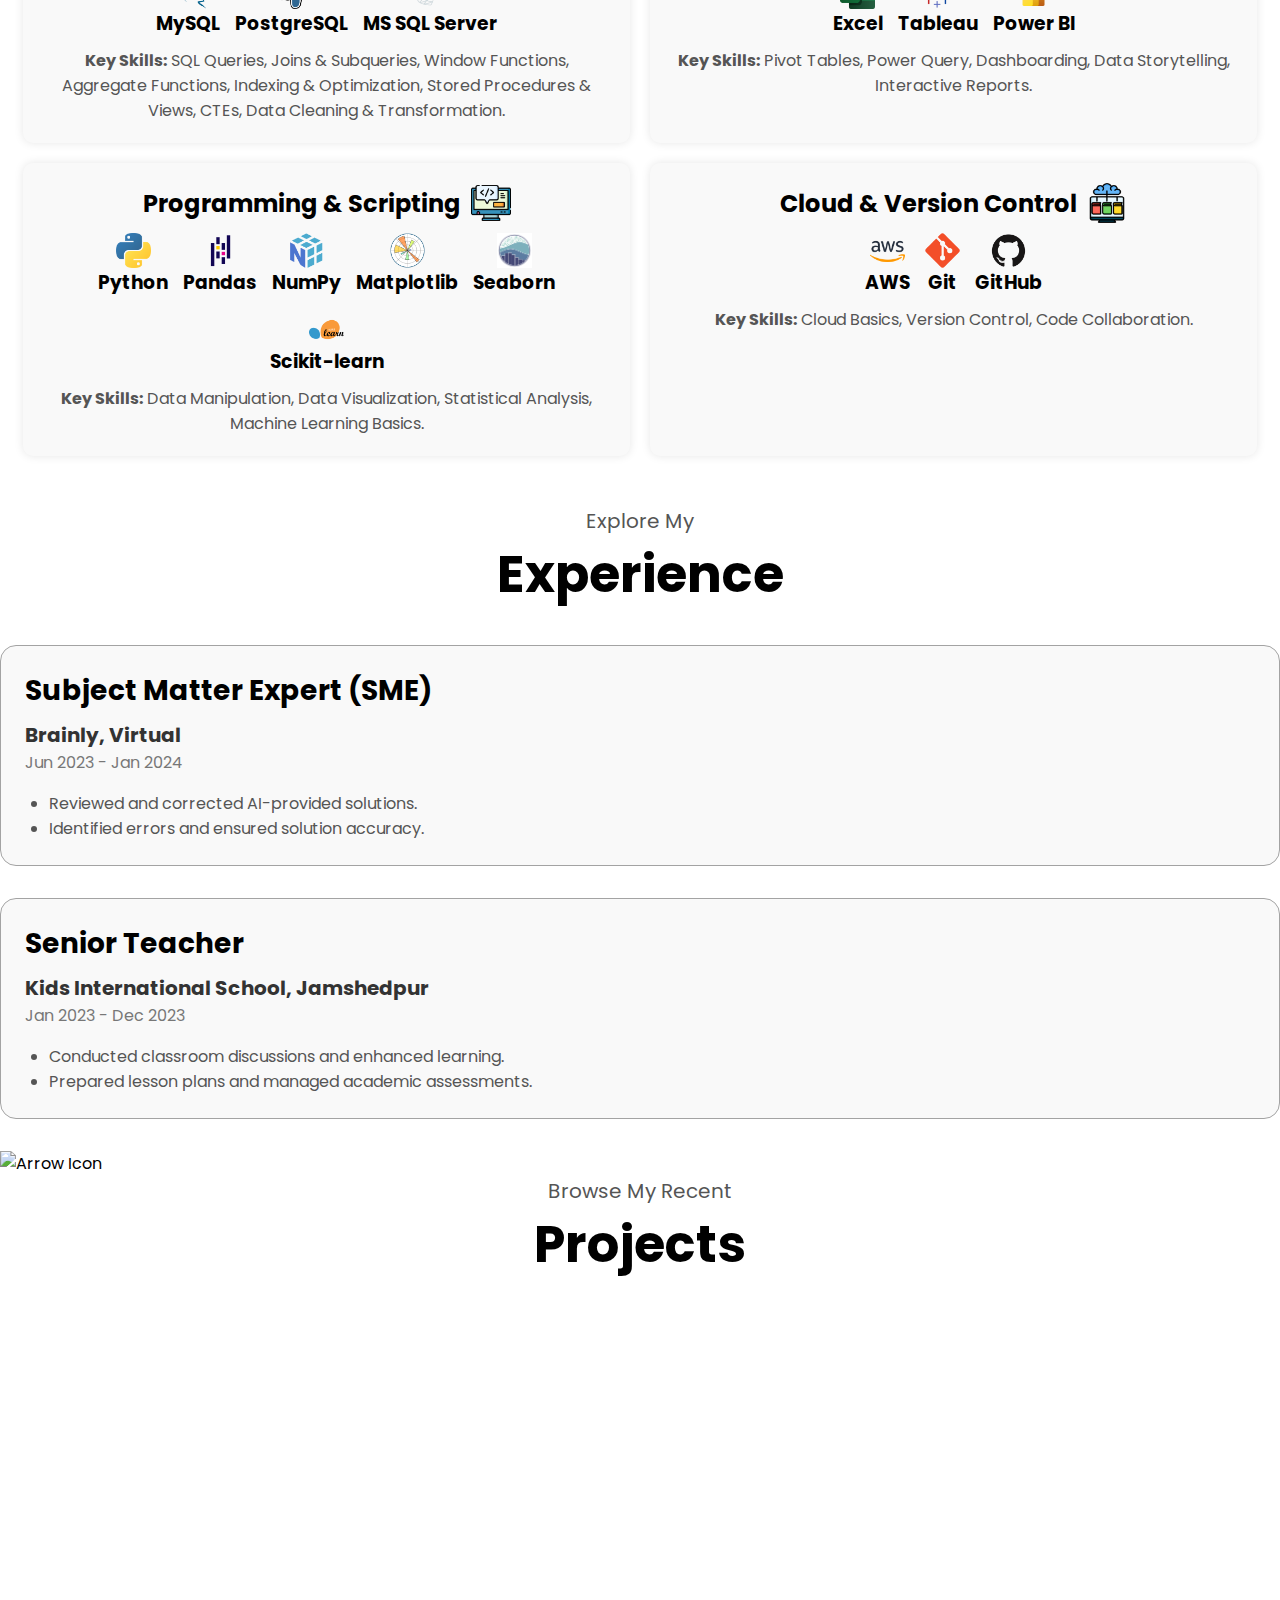
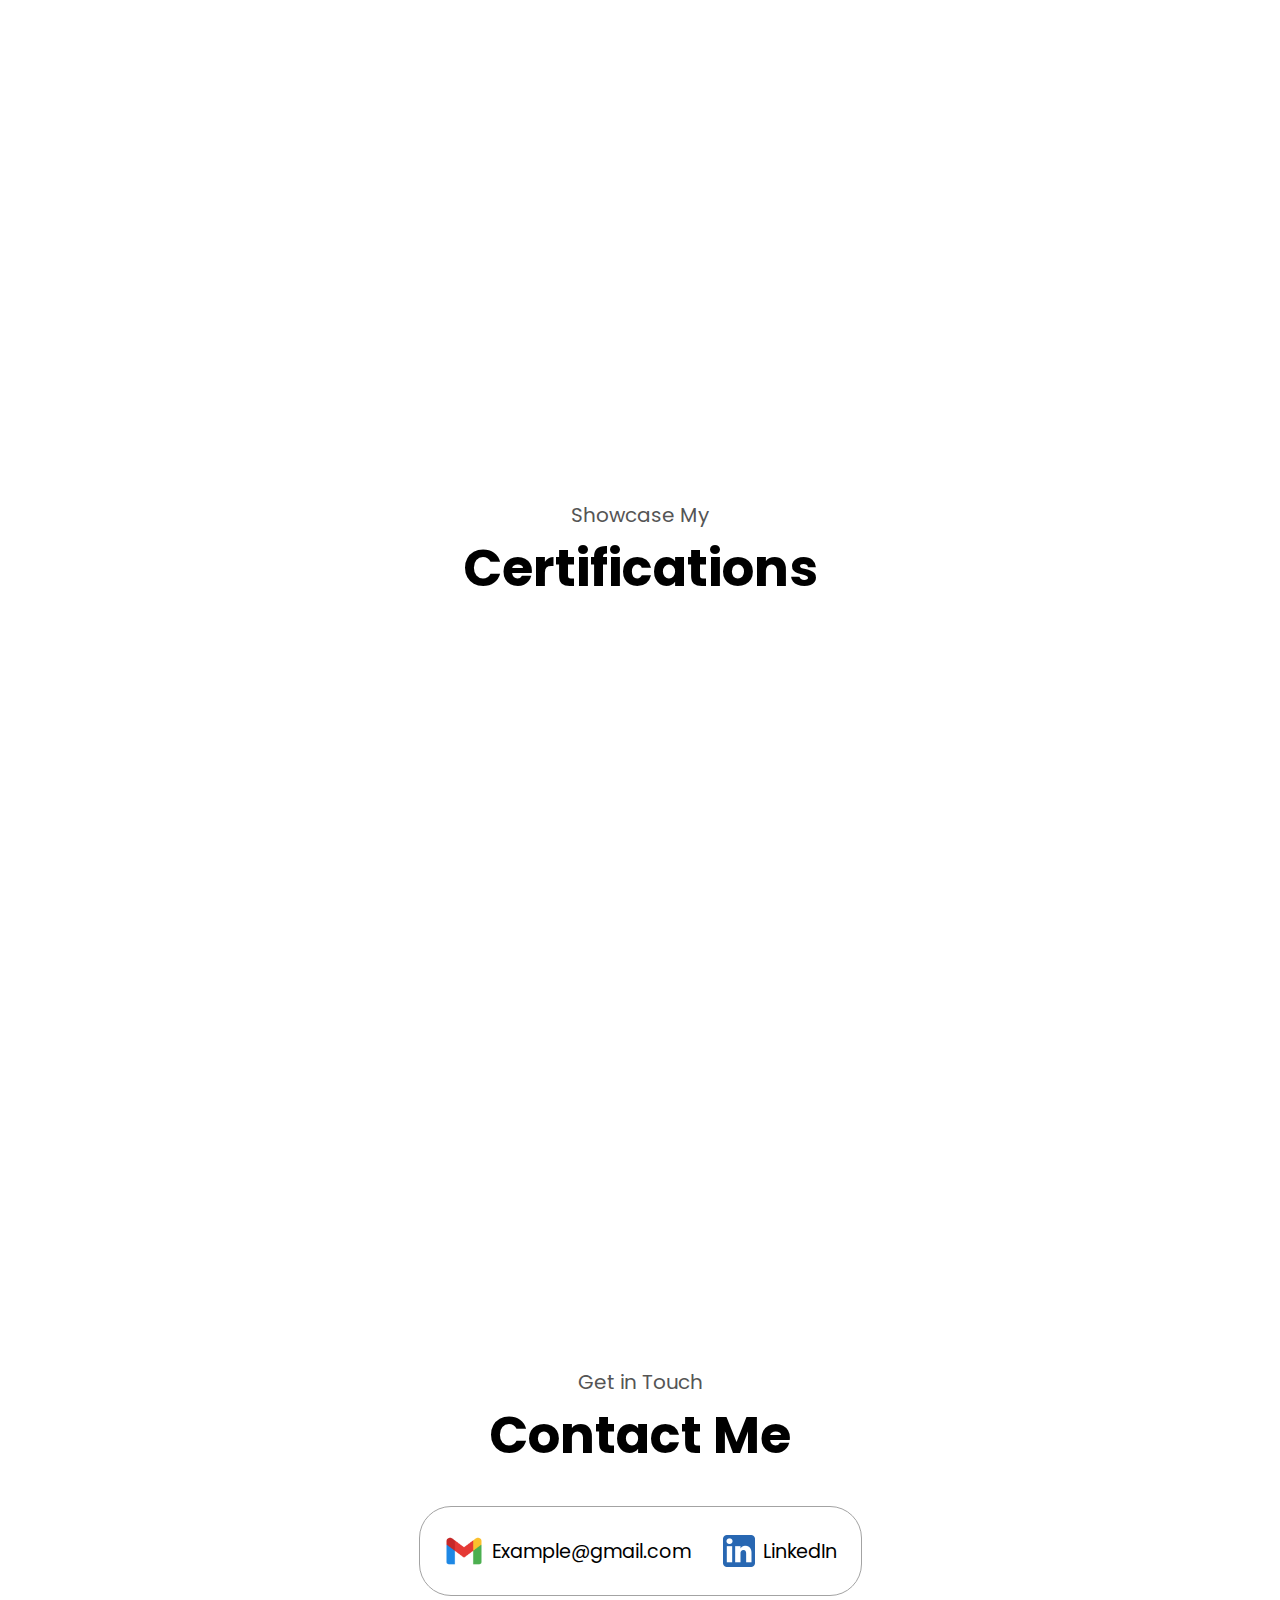
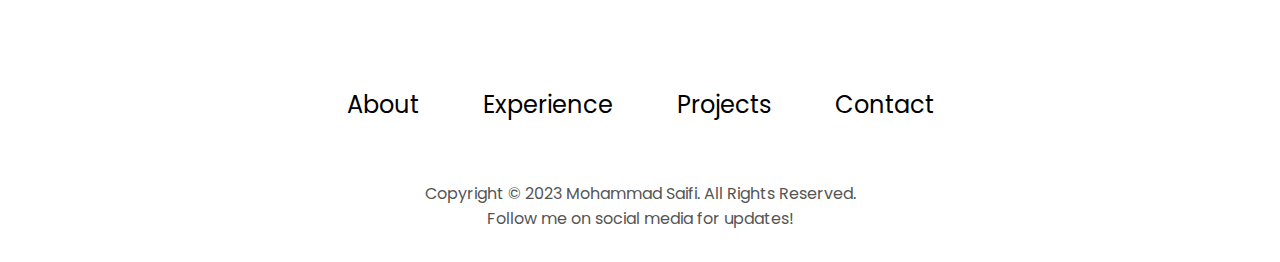
==== commit 18bdb1df: "New Certification section." ====
--- a/index.html
+++ b/index.html
@@ -355,33 +355,80 @@
   </section>
   
       
-      <section id="certifications">
-        <p class="section__text__p1">Showcase My</p>
-        <h1 class="title">Certifications</h1>
-        <div class="certifications-container">
-          <!-- Certification Item Template -->
-          <div class="certification-item">
-            <h2 class="certification-title">GeoGebra Certification</h2>
-            <p class="certification-org">Issued by: GeoGebra (Virtual)</p>
-            <p class="certification-date">May 2021 - Jun 2021</p>
-            <p class="certification-summary">Learned 2D and 3D diagramming techniques including graphing curves and shapes.</p>
-          </div>
-          <div class="certification-item">
-            <h2 class="certification-title">Mathtype Certification</h2>
-            <p class="certification-org">Issued by: Wiris (YouTube, Virtual)</p>
-            <p class="certification-date">Apr 2021 - May 2021</p>
-            <p class="certification-summary">Mastered the complete usage of Mathtype for formatting mathematical content.</p>
-          </div>
-          <div class="certification-item">
-            <h2 class="certification-title">MS-Excel Certification</h2>
-            <p class="certification-org">Issued by: Intellipaat (Virtual)</p>
-            <p class="certification-date">Mar 2021</p>
-            <p class="certification-summary">Gained expertise in advanced Excel functions, pivot tables, and DAX calculations.</p>
-          </div>
-          <!-- Add more certification-item blocks as needed -->
-        </div>
-        <img src="./assests/arrow.png" alt="Arrow Icon" class="icon arrow" onclick="location.href='./#contact'" />
-      </section>
+  <section id="certifications">
+    <p class="section__text__p1">Showcase My</p>
+    <h1 class="title">Certifications</h1>
+  
+    <!-- Main container for all certifications -->
+    <div class="certifications-main">
+  
+      <!-- Single Certification Container -->
+      <div class="certification fade-in">
+        
+        <!-- Certificate Image -->
+        <div class="certification-image">
+          <img src="Certifications\sql_basic certificate.png" alt="Certificate Image">
+        </div>
+  
+        <!-- Certificate Title -->
+        <div class="certification-title">
+          <h2>SQL (Basic) Certificate</h2>
+        </div>
+  
+        <!-- Skills Covered -->
+        <div class="certification-skills">
+          <h3>Skills Covered:</h3>
+          <div class="skill-list">
+            <div class="skill-item">Simple Queries</div>
+            <div class="skill-item">Relationships</div>
+            <div class="skill-item">Aggregations</div>
+            <!-- Add more skill items as needed -->
+          </div>
+        </div>
+  
+        <!-- Certification Button -->
+        <div class="certification-button">
+          <button class="btn btn-color-2" onclick="location.href='https://www.hackerrank.com/certificates/e03b5eaac371'">View Certificate</button>
+        </div>
+      </div>
+      <!-- End of Single Certification Container -->
+      
+            <!-- Second Certification Container -->
+            <div class="certification fade-in">
+        
+              <!-- Certificate Image -->
+              <div class="certification-image">
+                <img src="Certifications\sql_intermediate certificate.png" alt="Certificate Image">
+              </div>
+        
+              <!-- Certificate Title -->
+              <div class="certification-title">
+                <h2>SQL (Intermediate) Certificate</h2>
+              </div>
+        
+              <!-- Skills Covered -->
+              <div class="certification-skills">
+                <h3>Skills Covered:</h3>
+                <div class="skill-list">
+                  <div class="skill-item">Complex Joins</div>
+                  <div class="skill-item">Unions</div>
+                  <div class="skill-item">Sub-Queires</div>
+                  <!-- Add more skill items as needed -->
+                </div>
+              </div>
+        
+              <!-- Certification Button -->
+              <div class="certification-button">
+                <button class="btn btn-color-2" onclick="location.href='https://www.hackerrank.com/certificates/d506db408f74'">View Certificate</button>
+              </div>
+            </div>
+            <!-- End of Second Certification Container -->
+
+      <!-- Duplicate the above .certification div for each new certification -->
+  
+    </div>
+  </section>
+  
       
 
     <section id="contact">
--- a/style.css
+++ b/style.css
@@ -1,5 +1,4 @@
 /* GENERAL */
-
 @import url("https://fonts.googleapis.com/css2?family=Poppins:wght@300;400;500;600&display=swap");
 
 * {
@@ -16,18 +15,29 @@
 }
 
 p {
-    color: rgb(85, 85, 85);
-  }
-  
-  /* TRANSITION */
-  
-  a,
-  .btn {
-    transition: all 300ms ease;
-  }
-
-  /* DESKTOP NAV */
-
+  color: rgb(85, 85, 85);
+}
+
+/* TRANSITION */
+a,
+.btn {
+  transition: all 300ms ease;
+}
+
+a {
+  color: black;
+  text-decoration: none;
+  text-decoration-color: white;
+}
+
+a:hover {
+  color: grey;
+  text-decoration: underline;
+  text-underline-offset: 1rem;
+  text-decoration-color: rgb(181, 181, 181);
+}
+
+/* NAVIGATION (DESKTOP NAV & HAMBURGER MENU) */
 nav,
 .nav-links {
   display: flex;
@@ -78,29 +88,15 @@
   text-decoration: none;
 }
 
-  a {
-    color: black;
-    text-decoration: none;
-    text-decoration-color: white;
-  }
-
-  a:hover {
-    color: grey;
-    text-decoration: underline;
-    text-underline-offset: 1rem;
-    text-decoration-color: rgb(181, 181, 181);
-  }
-
-  .logo {
-    font-size: 2.5rem;
-  }
-  
-  .logo:hover {
-    cursor: default;
-  }
-  
+.logo {
+  font-size: 2.5rem;
+}
+
+.logo:hover {
+  cursor: default;
+}
+
 /* HAMBURGER MENU */
-
 #hamburger-nav {
   display: none;
 }
@@ -230,22 +226,7 @@
   transform: none;
 }
 
-/* SECTIONS */
-
-section {
-  padding-top: 4vh;
-  height: 96vh;
-  margin: 0 10rem;
-  box-sizing: border-box;
-  min-height: fit-content;
-}
-
-.section-container {
-  display: flex;
-}
-
 /* PROFILE SECTION */
-
 #profile {
   display: flex;
   justify-content: center;
@@ -288,13 +269,11 @@
 }
 
 /* ICONS */
-
 .icon {
   cursor: pointer;
   height: 2rem;
 }
 
-/* ICON HOVER EFFECTS */
 .icon {
   transition: transform 0.3s ease, filter 0.3s ease, box-shadow 0.3s ease;
 }
@@ -306,7 +285,6 @@
 }
 
 /* BUTTONS */
-
 .btn-container {
   display: flex;
   justify-content: center;
@@ -323,7 +301,7 @@
   overflow: hidden;
   box-shadow: 0 4px 6px rgba(0, 0, 0, 0.1);
   z-index: 1;
-  white-space: nowrap; /* Prevent text wrapping */
+  white-space: nowrap;
 }
 
 .btn-color-1,
@@ -382,61 +360,238 @@
   box-shadow: 0 5px 10px rgba(0, 0, 0, 0.2);
 }
 
-/* ABOUT SECTION */
-
+/* ABOUT */
 #about {
   position: relative;
 }
 
-.about-containers {
+#about .about-container {
+  display: flex;
   gap: 2rem;
-  margin-bottom: 2rem;
-  margin-top: 2rem;
-}
-
-.about-details-container {
-  justify-content: center;
+  align-items: center;
+  padding: 2rem 0;
+}
+#about .about-image img {
+  width: 100%;
+  max-width: 400px;
+  border-radius: 1rem;
+}
+#about .about-text {
+  max-width: 600px;
+  text-align: justify;
+  line-height: 1.6;
+}
+
+/* SKILLS */
+#skills {
+  text-align: center;
+  padding: 50px 10px;
+}
+
+.skills-container {
+  display: flex;
+  flex-wrap: wrap;
+  justify-content: center;
+  gap: 20px;
+}
+
+.skills-box {
+  width: 45%;
+  background-color: #f9f9f9;
+  padding: 20px;
+  border-radius: 10px;
+  box-shadow: 0 0 10px rgba(0, 0, 0, 0.1);
+}
+
+.skills-box h2 {
+  display: flex;
+  align-items: center;
+  justify-content: center;
+  gap: 10px;
+}
+
+.skill-icon {
+  width: 40px;
+  height: 40px;
+}
+
+.sub-skills {
+  display: flex;
+  justify-content: center;
+  gap: 15px;
+  margin: 10px 7.5px;
+  flex-wrap: wrap;
+}
+
+.sub-skill {
+  display: flex;
   flex-direction: column;
-}
-
-.about-containers,
-.about-details-container {
-  display: flex;
-}
-
-.about-pic {
+  align-items: center;
+}
+
+.sub-skill-icon {
+  width: 35px;
+  height: 35px;
+}
+
+/* PROJECTS */
+#projects {
+  position: relative;
+}
+
+.color-container {
+  border-color: rgb(163, 163, 163);
+  background: rgb(250, 250, 250);
+}
+
+.project-img {
   border-radius: 2rem;
-}
-
-.arrow {
-  position: absolute;
-  right: -5rem;
-  bottom: 2.5rem;
-}
-
-.details-container {
+  width: 90%;
+  height: 90%;
+}
+
+.project-title {
+  margin: 1rem;
+  color: black;
+}
+
+.project-btn {
+  color: black;
+  border-color: rgb(163, 163, 163);
+}
+
+.project-item {
+  background: #f9f9f9;
+  border: 1px solid rgb(163, 163, 163);
+  border-radius: 1rem;
   padding: 1.5rem;
-  flex: 1;
-  background: white;
-  border-radius: 2rem;
-  border: rgb(53, 53, 53) 0.1rem solid;
-  border-color: rgb(163, 163, 163);
-  text-align: center;
-}
-
-.section-container {
-  gap: 4rem;
-  height: 80%;
-}
-
-.section__pic-container {
-  height: 400px;
-  width: 400px;
-  margin: auto 0;
-}
-
-/* EXPERIENCE SECTION */
-
+}
+
+/* PROJECTS - Updated (Template) */
+.projects-container {
+  display: flex;
+  flex-wrap: wrap;
+  gap: 2rem;
+  justify-content: center;
+  padding: 2rem 0;
+}
+
+.project-image img {
+  width: 100%;
+  border-radius: 1rem;
+}
+
+.project-title {
+  margin: 1rem 0;
+  font-size: 1.5rem;
+}
+
+.project-description p {
+  font-size: 1rem;
+  color: #555;
+  margin-bottom: 1rem;
+}
+
+.project-buttons {
+  display: flex;
+  justify-content: center;
+  gap: 1rem;
+}
+
+/* PROJECT TEMPLATE STYLES */
+#projects .project-template {
+  display: flex;
+  flex-direction: column;
+  gap: 2rem;
+  padding: 2rem 0;
+}
+
+#projects .project {
+  background: #f9f9f9;
+  border: 1px solid #a3a3a3;
+  border-radius: 8px;
+  padding: 1.5rem;
+  transition: transform 0.3s ease, opacity 0.3s ease;
+  opacity: 0;
+}
+
+#projects .project.fade-in {
+  animation: fadeIn 1s forwards;
+}
+
+@keyframes fadeIn {
+  to {
+    opacity: 1;
+  }
+}
+
+.project-title h2 {
+  margin-bottom: 1rem;
+  font-size: 2rem;
+  text-align: center;
+}
+
+.project-image {
+  max-width: 500px;
+  max-height: 300px;
+  margin: 0 auto;
+  overflow: hidden;
+}
+
+.project-image img {
+  width: 100%;
+  height: auto;
+  object-fit: cover;
+}
+
+.project-description {
+  margin-bottom: 1rem;
+  font-size: 1rem;
+  text-align: justify;
+}
+
+.project-skills {
+  margin-bottom: 1rem;
+}
+
+.project-skills h3 {
+  margin-bottom: 0.5rem;
+  font-size: 1.5rem;
+}
+
+.skill-list {
+  display: flex;
+  flex-wrap: wrap;
+  gap: 0.5rem;
+}
+
+.skill-item {
+  background: #e0e0e0;
+  padding: 0.5rem 1rem;
+  border-radius: 20px;
+  font-size: 0.9rem;
+  transition: background 0.3s ease, transform 0.3s ease, box-shadow 0.3s ease;
+}
+
+.skill-item:hover {
+  background: #ffb74d;
+  transform: scale(1.05);
+  box-shadow: 0 4px 10px rgba(0, 0, 0, 0.2);
+}
+
+.project-buttons .btn {
+  padding: 0.8rem 1.5rem;
+  font-size: 1rem;
+  border-radius: 25px;
+  cursor: pointer;
+  transition: background 0.3s ease, transform 0.3s ease;
+}
+
+.project-buttons .btn:hover {
+  transform: translateY(-3px);
+}
+
+/* EXPERIENCE */
 #experience {
   position: relative;
 }
@@ -474,43 +629,138 @@
   cursor: default;
 }
 
-
-
-/* PROJECTS SECTION */
-
-#projects {
-  position: relative;
-}
-
-.color-container {
-  border-color: rgb(163, 163, 163);
-  background: rgb(250, 250, 250);
-}
-
-.project-img {
-  border-radius: 2rem;
-  width: 90%;
-  height: 90%;
-}
-
-.project-title {
-  margin: 1rem;
-  color: black;
-}
-
-.project-btn {
-  color: black;
-  border-color: rgb(163, 163, 163);
-}
-.project-item {
+.experience-container {
+  display: flex;
+  flex-direction: column;
+  gap: 2rem;
+  padding: 2rem 0;
+}
+
+.experience-item {
   background: #f9f9f9;
   border: 1px solid rgb(163, 163, 163);
   border-radius: 1rem;
   padding: 1.5rem;
 }
 
+.experience-role {
+  font-size: 1.75rem;
+  margin-bottom: 0.5rem;
+}
+
+.experience-company {
+  font-size: 1.25rem;
+  color: #333;
+}
+
+.experience-duration {
+  font-size: 1rem;
+  color: #777;
+  margin-bottom: 1rem;
+}
+
+.experience-details {
+  list-style: disc;
+  margin-left: 1.5rem;
+  color: #555;
+}
+
+/* CERTIFICATIONS */
+#certifications .certifications-main {
+  display: flex;
+  flex-wrap: wrap;
+  gap: 2rem;
+  justify-content: center;
+  padding: 2rem 0;
+}
+
+#certifications .certification {
+  background: #f9f9f9;
+  border: 1px solid #a3a3a3;
+  border-radius: 8px;
+  padding: 1.5rem;
+  flex: 1 1 calc(45% - 2rem);
+  box-sizing: border-box;
+  opacity: 0;
+  transition: transform 0.3s ease, opacity 0.3s ease;
+}
+
+#certifications .certification.fade-in {
+  animation: fadeInCert 1s forwards;
+}
+
+@keyframes fadeInCert {
+  to { opacity: 1; }
+}
+
+.certification-image {
+  text-align: center;
+  margin-bottom: 1rem;
+}
+
+.certification-image img {
+  max-width: 100%;
+  border-radius: 8px;
+}
+
+.certification-title h2 {
+  margin-bottom: 1rem;
+  font-size: 1.5rem;
+  text-align: center;
+}
+
+.certification-skills {
+  margin-bottom: 1rem;
+}
+
+.certification-skills h3 {
+  margin-bottom: 0.5rem;
+  font-size: 1.2rem;
+}
+
+.skill-list {
+  display: flex;
+  flex-wrap: wrap;
+  gap: 0.5rem;
+  justify-content: center;
+}
+
+.skill-item {
+  background: #e0e0e0;
+  padding: 0.5rem 1rem;
+  border-radius: 20px;
+  font-size: 0.9rem;
+  transition: background 0.3s ease, transform 0.3s ease, box-shadow 0.3s ease;
+}
+
+.skill-item:hover {
+  background: #ffb74d;
+  transform: scale(1.05);
+  box-shadow: 0 4px 10px rgba(0, 0, 0, 0.2);
+}
+
+.certification-button {
+  text-align: center;
+  margin-top: 1rem;
+  overflow: visible;
+}
+
+.certification-button .btn {
+  min-width: 200px;
+  padding: 0.8rem 1.5rem;
+  font-size: 1rem;
+  border-radius: 25px;
+  display: inline-block;
+  white-space: normal;
+  overflow: visible;
+  transition: background 0.3s ease, transform 0.3s ease;
+}
+
+.certification-button .btn:hover {
+  transform: translateY(-3px);
+}
+
 /* CONTACT */
-
 #contact {
   display: flex;
   justify-content: center;
@@ -549,8 +799,7 @@
   height: 2.5rem;
 }
 
-/* FOOTER SECTION */
-
+/* FOOTER */
 footer {
   height: 26vh;
   margin: 0 1rem;
@@ -560,359 +809,72 @@
   text-align: center;
 }
 
-
-/* SKILLS */
-#skills {
-  text-align: center;
-  padding: 50px 10px;
-}
-
-.skills-container {
-  display: flex;
-  flex-wrap: wrap;
-  justify-content: center;
-  gap: 20px;
-}
-
-.skills-box {
-  width: 45%;
-  background-color: #f9f9f9;
-  padding: 20px;
-  border-radius: 10px;
-  box-shadow: 0 0 10px rgba(0, 0, 0, 0.1);
-}
-
-.skills-box h2 {
-  display: flex;
-  align-items: center;
-  justify-content: center;
-  gap: 10px;
-}
-
-.skill-icon {
-  width: 40px;
-  height: 40px;
-}
-
-.sub-skills {
-  display: flex;
-  justify-content: center;
-  gap: 15px;
-  margin-top: 10px;
-  margin-bottom: 10px;
-  margin-left: 7.5px;
-  margin-right: 7.5px;
-  flex-wrap: wrap;
-}
-
-.sub-skill {
-  display: flex;
-  flex-direction: column;
-  align-items: center;
-}
-
-.sub-skill-icon {
-  width: 35px;
-  height: 35px;
-}
-
-/* ABOUT SECTION - Updated */
-#about .about-container {
-  display: flex;
-  gap: 2rem;
-  align-items: center;
-  padding: 2rem 0;
-}
-#about .about-image img {
-  width: 100%;
-  max-width: 400px;
-  border-radius: 1rem;
-}
-#about .about-text {
-  max-width: 600px;
-  text-align: justify;
-  line-height: 1.6;
-}
-
-/* PROJECTS SECTION - Updated */
-.projects-container {
-  display: flex;
-  flex-wrap: wrap;
-  gap: 2rem;
-  justify-content: center;
-  padding: 2rem 0;
-}
-.project-item {
-  background: rgb(250, 250, 250);
-  border: 1px solid rgb(163, 163, 163);
-  border-radius: 1rem;
-  padding: 1.5rem;
-  width: 300px;
-  text-align: center;
-}
-.project-image img {
-  width: 100%;
-  border-radius: 1rem;
-}
-.project-title {
-  margin: 1rem 0;
-  font-size: 1.5rem;
-}
-.project-description p {
-  font-size: 1rem;
-  color: #555;
-  margin-bottom: 1rem;
-}
-.project-buttons {
-  display: flex;
-  justify-content: center;
-  gap: 1rem;
-}
-
-/* EXPERIENCE SECTION - Updated */
-.experience-container {
-  display: flex;
-  flex-direction: column;
-  gap: 2rem;
-  padding: 2rem 0;
-}
-.experience-item {
-  background: #f9f9f9;
-  border: 1px solid rgb(163, 163, 163);
-  border-radius: 1rem;
-  padding: 1.5rem;
-}
-.experience-role {
-  font-size: 1.75rem;
-  margin-bottom: 0.5rem;
-}
-.experience-company {
-  font-size: 1.25rem;
-  color: #333;
-}
-.experience-duration {
-  font-size: 1rem;
-  color: #777;
-  margin-bottom: 1rem;
-}
-.experience-details {
-  list-style: disc;
-  margin-left: 1.5rem;
-  color: #555;
-}
-
-/* CERTIFICATIONS SECTION */
-#certifications {
-  padding: 2rem 0;
-  text-align: center;
-}
-.certifications-container {
-  display: flex;
-  flex-direction: column;
-  gap: 2rem;
-  align-items: center;
-  margin-top: 2rem;
-}
-.certification-item {
-  background: #f9f9f9;
-  border: 1px solid rgb(163, 163, 163);
-  border-radius: 1rem;
-  padding: 1.5rem;
-  width: 300px;
-  text-align: left;
-}
-.certification-title {
-  font-size: 1.5rem;
-  margin-bottom: 0.5rem;
-}
-.certification-org,
-.certification-date {
-  font-size: 1rem;
-  color: #777;
-}
-.certification-summary {
-  margin-top: 0.5rem;
-  font-size: 0.95rem;
-  color: #555;
-}
-
-/* PROJECT TEMPLATE STYLES */
-
-/* Main container for the projects section */
-#projects .project-template {
-  display: flex;
-  flex-direction: column; /* Stack projects one below the other */
-  gap: 2rem;
-  padding: 2rem 0;
-}
-
-/* Single Project Container */
-#projects .project {
-  background: #f9f9f9;
-  border: 1px solid #a3a3a3;
-  border-radius: 8px;
-  padding: 1.5rem;
-  transition: transform 0.3s ease, opacity 0.3s ease;
-  opacity: 0; /* Start hidden for fade-in effect */
-}
-
-/* Fade-in animation (applied on page load) */
-#projects .project.fade-in {
-  animation: fadeIn 1s forwards;
-}
-
-/* Keyframes for fadeIn animation */
-@keyframes fadeIn {
-  to {
-    opacity: 1;
-  }
-}
-
-/* Project Title */
-.project-title h2 {
-  margin-bottom: 1rem;
-  font-size: 2rem;
-  text-align: center;
-}
-
-/* Project Image */
-.project-image {
-  max-width: 500px; /* Maximum width */
-  max-height: 300px; /* Maximum height */
-  margin: 0 auto; /* Center the container if needed */
-  overflow: hidden; /* Hide any overflow if the image is larger */
-}
-
-.project-image img {
-  width: 100%; /* Make the image fill the container's width */
-  height: auto; /* Keep aspect ratio */
-  object-fit: cover; /* Option: "cover" ensures it fills the container */
-}
-
-/* Project Description */
-.project-description {
-  margin-bottom: 1rem;
-  font-size: 1rem;
-  text-align: justify;
-}
-
-/* Project Skills */
-.project-skills {
-  margin-bottom: 1rem;
-}
-.project-skills h3 {
-  margin-bottom: 0.5rem;
-  font-size: 1.5rem;
-}
-.skill-list {
-  display: flex;
-  flex-wrap: wrap;
-  gap: 0.5rem;
-}
-.skill-item {
-  background: #e0e0e0;
-  padding: 0.5rem 1rem;
-  border-radius: 20px;
-  font-size: 0.9rem;
-  transition: background 0.3s ease, transform 0.3s ease, box-shadow 0.3s ease;
-}
-
-.skill-item:hover {
-  background: #ffb74d; /* New background on hover */
-  transform: scale(1.05); /* Slight zoom effect */
-  box-shadow: 0 4px 10px rgba(0, 0, 0, 0.2); /* Adds depth */
-}
-
-/* Project Buttons */
-.project-buttons {
-  display: flex;
-  justify-content: center;
-  gap: 1rem;
-}
-.project-buttons .btn {
-  padding: 0.8rem 1.5rem;
-  font-size: 1rem;
-  border-radius: 25px;
-  cursor: pointer;
-  transition: background 0.3s ease, transform 0.3s ease;
-}
-
-/* Hover effect for buttons */
-.project-buttons .btn:hover {
-  transform: translateY(-3px);
-}
-
-/* Responsive Adjustments */
+/* RESPONSIVE MEDIA QUERIES */
 @media screen and (max-width: 768px) {
-  /* Reduce padding and margins for mobile */
+  #certifications .certification {
+    flex: 1 1 100%;
+  }
+  .certification-title h2 {
+    font-size: 1.3rem;
+  }
+  .certification-skills h3 {
+    font-size: 1.1rem;
+  }
+  .skill-item {
+    font-size: 0.85rem;
+  }
+  .certification-button .btn {
+    min-width: 180px;
+    padding: 0.7rem 1.2rem;
+    font-size: 0.9rem;
+  }
   #projects .project {
     padding: 1rem;
   }
-
-  /* Reduce font sizes for mobile */
   .project-title h2 {
-    font-size: 1.5rem; /* Reduced from 1.75rem */
-  }
-
+    font-size: 1.5rem;
+  }
   .project-description {
-    font-size: 0.9rem; /* Reduced from 0.95rem */
-    padding-top: 1rem; /* Reduced padding */
-  }
-
+    font-size: 0.9rem;
+    padding-top: 1rem;
+  }
   .project-skills h3 {
-    font-size: 1.2rem; /* Reduced from 1.3rem */
-  }
-
-  /* Reduce button size for mobile */
+    font-size: 1.2rem;
+  }
   .project-buttons .btn {
-    padding: 0.6rem 1rem; /* Reduced padding */
-    font-size: 0.85rem; /* Reduced font size */
-  }
-
-  /* Reduce skill item size for mobile */
+    padding: 0.6rem 1rem;
+    font-size: 0.85rem;
+  }
   .skill-item {
-    padding: 0.4rem 0.8rem; /* Reduced padding */
-    font-size: 0.8rem; /* Reduced font size */
-  }
-
-  /* Adjust image size for mobile */
+    padding: 0.4rem 0.8rem;
+    font-size: 0.8rem;
+  }
   .project-image {
-    max-width: 100%; /* Ensure images are responsive */
-    max-height: 200px; /* Reduce height for mobile */
-  }
-}
-
-/* Additional Media Query for Smaller Screens */
+    max-width: 100%;
+    max-height: 200px;
+  }
+}
+
 @media screen and (max-width: 480px) {
-  /* Further reduce font sizes for very small screens */
   .project-title h2 {
-    font-size: 1.3rem; /* Even smaller title */
-  }
-
+    font-size: 1.3rem;
+  }
   .project-description {
-    padding: 0.3rem 0.6rem; 
-    font-size: 0.65rem; /* Further reduced description size */
-  }
-
+    padding: 0.3rem 0.6rem;
+    font-size: 0.65rem;
+  }
   .project-skills h3 {
-    font-size: 1.1rem; /* Further reduced skills heading size */
-  }
-
-  /* Further reduce button size */
+    font-size: 1.1rem;
+  }
   .project-buttons .btn {
-    padding: 0.5rem 0.8rem; /* Reduced padding */
-    font-size: 0.8rem; /* Reduced font size */
-  }
-
-  /* Further reduce skill item size */
+    padding: 0.5rem 0.8rem;
+    font-size: 0.8rem;
+  }
   .skill-item {
-    padding: 0.3rem 0.6rem; /* Reduced padding */
-    font-size: 0.75rem; /* Reduced font size */
-  }
-
-  /* Further adjust image size */
+    padding: 0.3rem 0.6rem;
+    font-size: 0.75rem;
+  }
   .project-image {
-    max-height: 150px; /* Even smaller image height */
-  }
-}
-
+    max-height: 150px;
+  }
+}
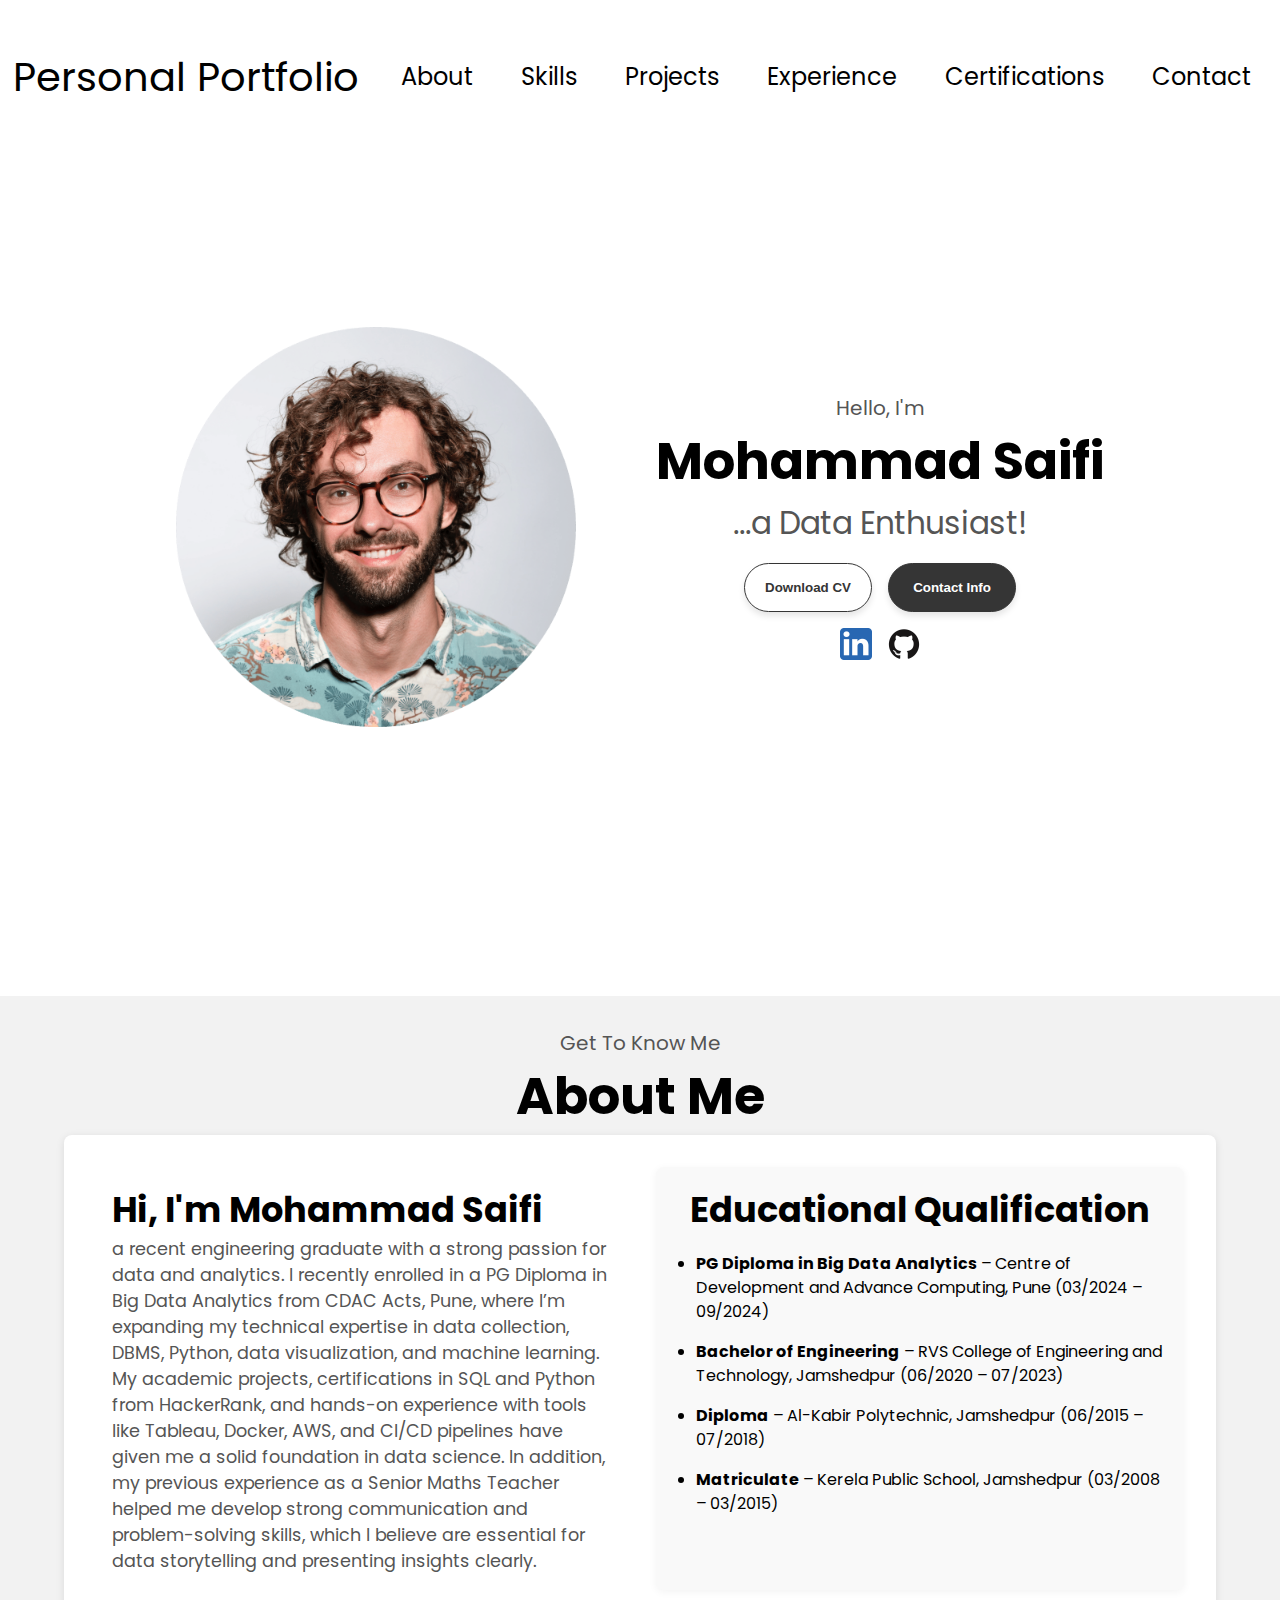
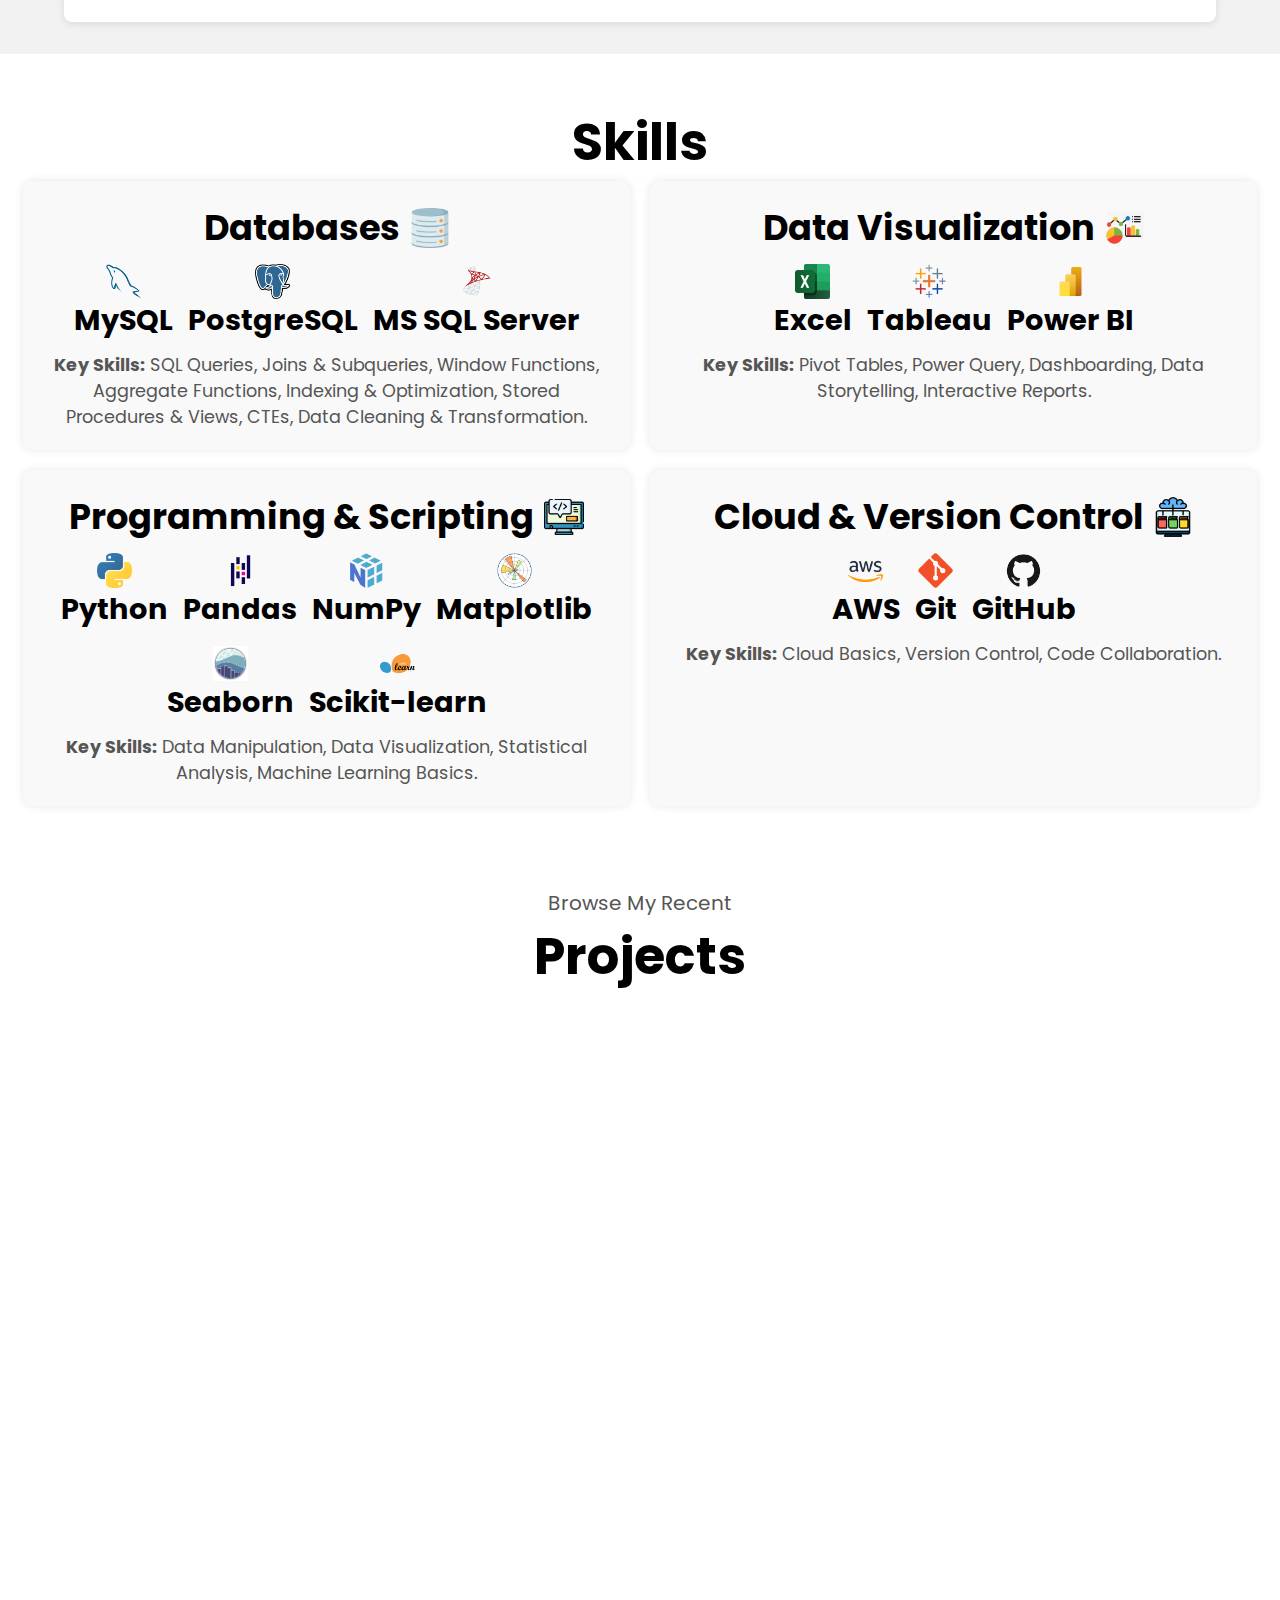
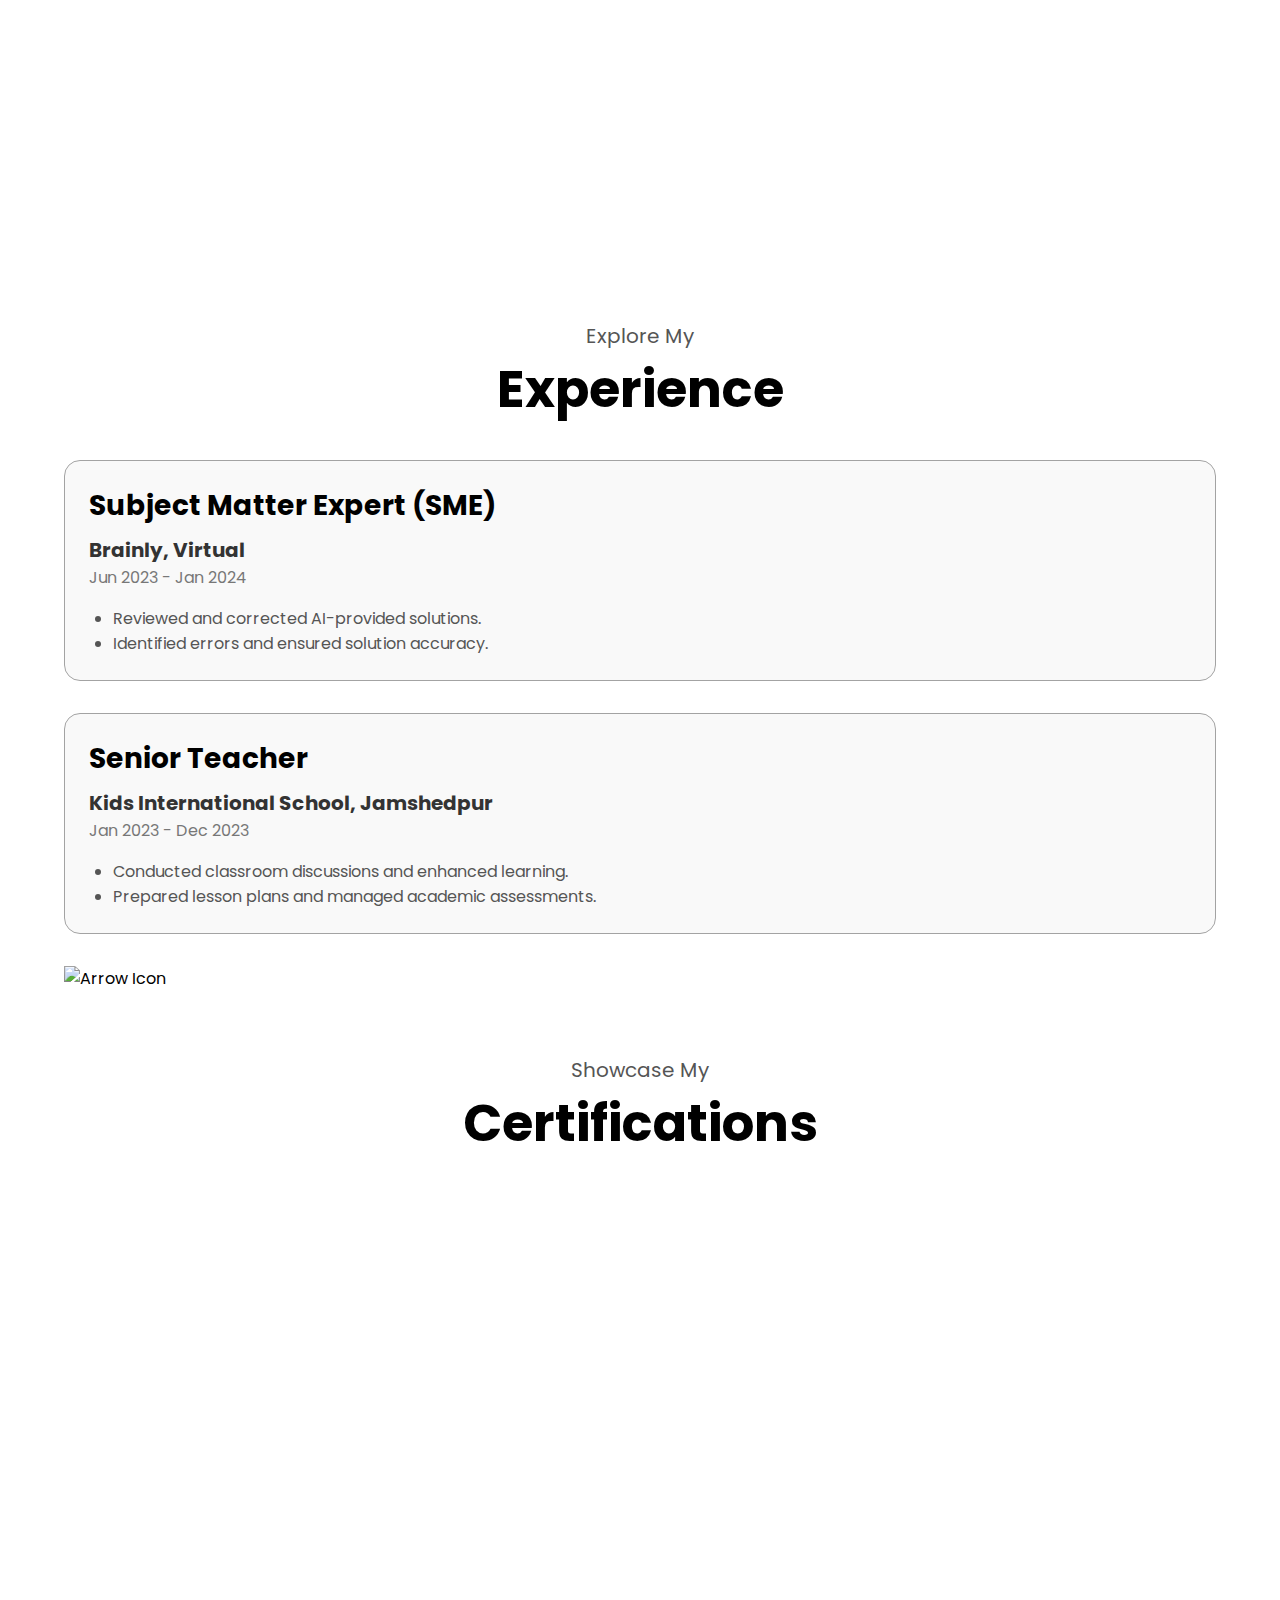
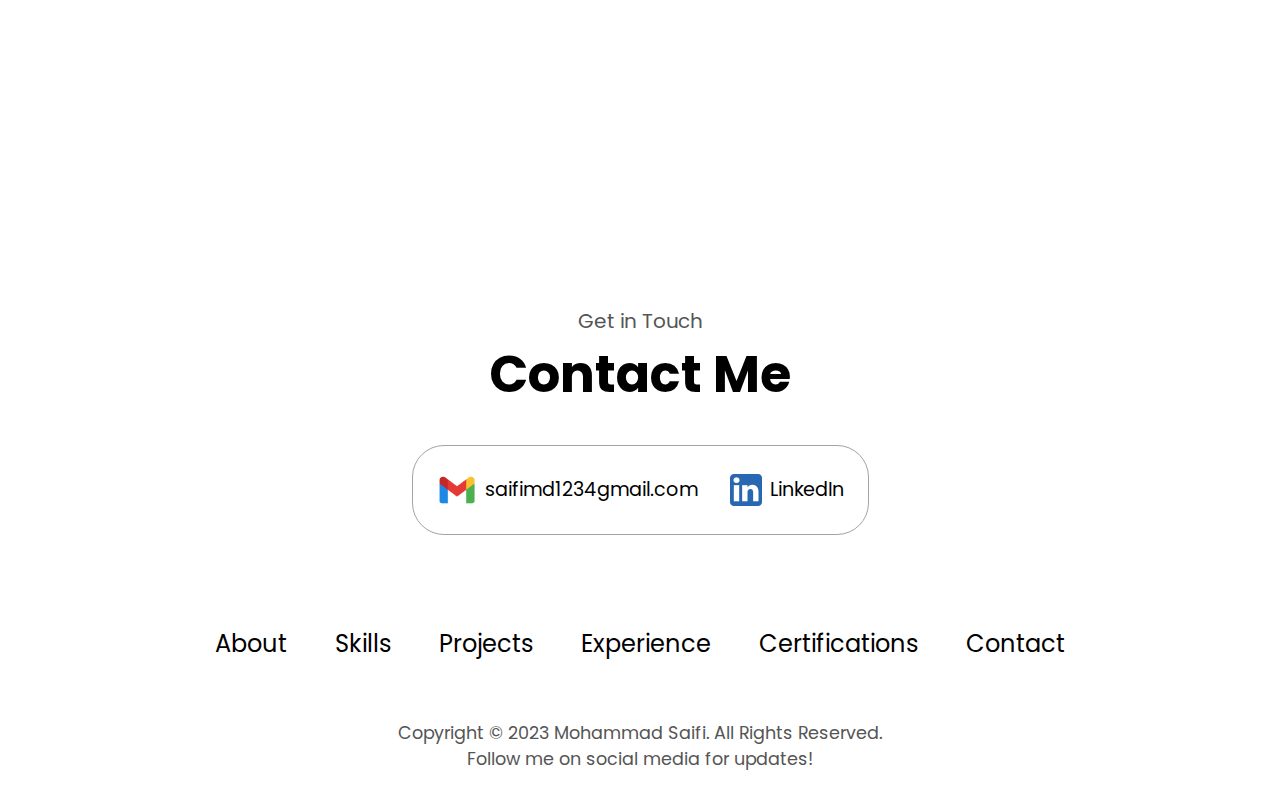
==== commit 529ccb48: "Till here everything is working fine except.." ====
--- a/index.html
+++ b/index.html
@@ -16,8 +16,9 @@
       <div>
         <ul class="nav-links">
           <li><a href="#about">About</a></li>
+          <li><a href="#skills">Skills</a></li>
+          <li><a href="#projects">Projects</a></li>
           <li><a href="#experience">Experience</a></li>
-          <li><a href="#projects">Projects</a></li>
           <li><a href="#certifications">Certifications</a></li>
           <li><a href="#contact">Contact</a></li>
         </ul>
@@ -36,8 +37,8 @@
         <div class="menu-links">
           <li><a href="#about" onclick="toggleMenu()">About</a></li>
           <li><a href="#skills" onclick="toggleMenu()">Skills</a></li>
+          <li><a href="#projects" onclick="toggleMenu()">Projects</a></li>
           <li><a href="#experience" onclick="toggleMenu()">Experience</a></li>
-          <li><a href="#projects" onclick="toggleMenu()">Projects</a></li>
           <li><a href="#certifications" onclick="toggleMenu()">Certifications</a></li>
           <li><a href="#contact" onclick="toggleMenu()">Contact</a></li>
           
@@ -82,376 +83,389 @@
     </section>
     
     <section id="about">
-        <p class="section__text__p1">Get To Know Me</p>
-        <h1 class="title">About Me</h1>
-        <div class="about-container">
-          <div class="about-pic">
-            <img src="./assests/about-pic.png" alt="Profile Picture" />
-          </div>
-          <div class="about-details">
-            <h2>Hi, I'm Mohammad Saifi</h2>
+      <p class="section__text__p1">Get To Know Me</p>
+      <h1 class="title">About Me</h1>
+      
+      <!-- Main container for About Section -->
+      <div class="about-main">
+        
+        <!-- Left Column: General Introduction -->
+        <div class="about-intro">
+          <h2>Hi, I'm Mohammad Saifi</h2>
+          <p>
+            a recent engineering graduate with a strong passion for data and analytics. I recently enrolled in a PG Diploma in Big Data Analytics from CDAC Acts, Pune, where I’m expanding my technical expertise in data collection, DBMS, Python, data visualization, and machine learning. My academic projects, certifications in SQL and Python from HackerRank, and hands-on experience with tools like Tableau, Docker, AWS, and CI/CD pipelines have given me a solid foundation in data science. In addition, my previous experience as a Senior Maths Teacher helped me develop strong communication and problem-solving skills, which I believe are essential for data storytelling and presenting insights clearly.
+          </p>
+  
+        </div>
+        
+        <!-- Right Column: Educational Qualifications -->
+        <div class="about-education">
+          <h2>Educational Qualification</h2>
+          <ul>
+            <li>
+              <strong>PG Diploma in Big Data Analytics</strong> – Centre of Development and Advance Computing, Pune (03/2024 – 09/2024)
+            </li>
+            <li>
+              <strong>Bachelor of Engineering</strong> – RVS College of Engineering and Technology, Jamshedpur (06/2020 – 07/2023)
+            </li>
+            <li>
+              <strong>Diploma</strong> – Al-Kabir Polytechnic, Jamshedpur (06/2015 – 07/2018)
+            </li>
+            <li>
+              <strong>Matriculate</strong> – Kerela Public School, Jamshedpur (03/2008 – 03/2015)
+            </li>
+          </ul>
+        </div>
+        
+      </div>
+    </section>
+    
+    
+      
+    
+    <section id="skills">
+            <h1 class="title">Skills</h1>
+            <div class="skills-container">
+          
+              <!-- Databases Section -->
+              <div class="skills-box">
+                <h2>
+                  Databases 
+                  <img src="./assets/database-icon.png" alt="Database Icon" class="skill-icon" />
+                </h2>
+                <div class="sub-skills">
+                  <div class="sub-skill">
+                    <img src="./assets/mysql1.png" alt="MySQL Icon" class="sub-skill-icon" />
+                    <h3>MySQL</h3>
+                  </div>
+                  <div class="sub-skill">
+                    <img src="./assets/postgresql.png" alt="PostgreSQL Icon" class="sub-skill-icon" />
+                    <h3>PostgreSQL</h3>
+                  </div>
+                  <div class="sub-skill">
+                    <img src="./assets/mssql.png" alt="MS SQL Server Icon" class="sub-skill-icon" />
+                    <h3>MS SQL Server</h3>
+                  </div>
+                </div>
+                <p><strong>Key Skills:</strong> SQL Queries, Joins & Subqueries, Window Functions, Aggregate Functions, Indexing & Optimization, Stored Procedures & Views, CTEs, Data Cleaning & Transformation.</p>
+              </div>
+          
+              <!-- Data Visualization Section -->
+              <div class="skills-box">
+                <h2>
+                  Data Visualization
+                  <img src="./assets/dashboard.png" alt="Data Viz Icon" class="skill-icon" />
+                </h2>
+                <div class="sub-skills">
+                  <div class="sub-skill">
+                    <img src="./assets/ms-excel.png" alt="Excel Icon" class="sub-skill-icon" />
+                    <h3>Excel</h3>
+                  </div>
+                  <div class="sub-skill">
+                    <img src="./assets/tableau.png" alt="Tableau Icon" class="sub-skill-icon" />
+                    <h3>Tableau</h3>
+                  </div>
+                  <div class="sub-skill">
+                    <img src="./assets/powerbi.png" alt="Power BI Icon" class="sub-skill-icon" />
+                    <h3>Power BI</h3>
+                  </div>
+                </div>
+                <p><strong>Key Skills:</strong> Pivot Tables, Power Query, Dashboarding, Data Storytelling, Interactive Reports.</p>
+              </div>
+          
+              <!-- Programming & Scripting Section -->
+              <div class="skills-box">
+                <h2>
+                  Programming & Scripting
+                  <img src="./assets/programming-icon.png" alt="Programming Icon" class="skill-icon" />
+                </h2>
+                <div class="sub-skills">
+                    <div class="sub-skill">
+                        <img src="./assets/python.png" alt="Python Icon" class="sub-skill-icon" />
+                        <h3>Python</h3>
+                      </div>
+                  <div class="sub-skill">
+                    <img src="./assets/pandas.png" alt="Pandas Icon" class="sub-skill-icon" />
+                    <h3>Pandas</h3>
+                  </div>
+                  <div class="sub-skill">
+                    <img src="./assets/numpy.png" alt="NumPy Icon" class="sub-skill-icon" />
+                    <h3>NumPy</h3>
+                  </div>
+                  <div class="sub-skill">
+                    <img src="./assets/matplotlib.png" alt="Matplotlib Icon" class="sub-skill-icon" />
+                    <h3>Matplotlib</h3>
+                  </div>
+                  <div class="sub-skill">
+                    <img src="./assets/seaborn.png" alt="Seaborn Icon" class="sub-skill-icon" />
+                    <h3>Seaborn</h3>
+                  </div>
+                  <div class="sub-skill">
+                    <img src="./assets/sklearn.png" alt="Scikit-learn Icon" class="sub-skill-icon" />
+                    <h3>Scikit-learn</h3>
+                  </div>
+                </div>
+                <p><strong>Key Skills:</strong> Data Manipulation, Data Visualization, Statistical Analysis, Machine Learning Basics.</p>
+              </div>
+          
+              <!-- Cloud & Version Control Section -->
+              <div class="skills-box">
+                <h2>
+                  Cloud & Version Control
+                  <img src="./assets/cloud-icon.png" alt="Cloud Icon" class="skill-icon" />
+                </h2>
+                <div class="sub-skills">
+                  <div class="sub-skill">
+                    <img src="./assets/aws.png" alt="AWS Icon" class="sub-skill-icon" />
+                    <h3>AWS</h3>
+                  </div>
+                  <div class="sub-skill">
+                    <img src="./assets/git.png" alt="Git Icon" class="sub-skill-icon" />
+                    <h3>Git</h3>
+                  </div>
+                  <div class="sub-skill">
+                    <img src="./assets/github.png" alt="GitHub Icon" class="sub-skill-icon" />
+                    <h3>GitHub</h3>
+                  </div>
+                </div>
+                <p><strong>Key Skills:</strong> Cloud Basics, Version Control, Code Collaboration.</p>
+              </div>
+          
+            
+          <!-- Communication & Other Skills Section -->
+    <!-- <div class="skills-box">
+        <h2>
+          Communication & Other Skills
+          <img src="./assets/communication-icon.png" alt="Communication Icon" class="skill-icon" />
+        </h2>
+        <div class="sub-skills">
+          <div class="sub-skill">
+            <img src="./assets/communication.png" alt="Communication Icon" class="sub-skill-icon" />
+            <h3>Business Communication</h3>
+          </div>
+          <div class="sub-skill">
+            <img src="./assets/presentation.png" alt="Presentation Icon" class="sub-skill-icon" />
+            <h3>Presentation & Storytelling</h3>
+          </div>
+          <div class="sub-skill">
+            <img src="./assets/critical-thinking.png" alt="Critical Thinking Icon" class="sub-skill-icon" />
+            <h3>Critical Thinking</h3>
+          </div>
+          <div class="sub-skill">
+            <img src="./assets/teamwork.png" alt="Teamwork Icon" class="sub-skill-icon" />
+            <h3>Team Collaboration</h3>
+          </div>
+          <div class="sub-skill">
+            <img src="./assets/time-management.png" alt="Time Management Icon" class="sub-skill-icon" />
+            <h3>Time Management</h3>
+          </div>
+          <div class="sub-skill">
+            <img src="./assets/adaptability.png" alt="Adaptability Icon" class="sub-skill-icon" />
+            <h3>Adaptability</h3>
+          </div>
+        </div>
+        <p><strong>Key Skills:</strong> Communication, Data Storytelling, Problem-Solving, Stakeholder Interaction, Collaboration, Time Management, Continuous Learning.</p>
+      </div> -->
+    </div>
+    </section>
+        
+    <section id="projects">
+      <p class="section__text__p1">Browse My Recent</p>
+      <h1 class="title">Projects</h1>
+      
+      <!-- Main container for all projects -->
+      <div class="project-template">
+        
+        <!-- Single Project Container -->
+        <div class="project fade-in">
+          
+          <!-- Phishing Website Detection -->
+          <div class="project-title">
+            <h2>Phishing Website Detection 🛡️</h2>
+          </div>
+          
+          <!-- Project Image -->
+          <div class="project-image">
+            <img src="Projects_intro\network_security\network_security1.jpeg" alt="Phishing Website Detection">
+          </div>
+          
+          <!-- Project Brief Description -->
+          <div class="project-description">
             <p>
-              I am a passionate Data Analyst with a strong background in Big Data Analytics and Engineering. I hold a Post Graduate Diploma in Big Data Analytics from CDAC Acts, Pune, and my journey has equipped me with advanced skills in SQL, Python, Tableau, and Excel.
+              An end-to-end machine learning project that identifies phishing websites by analyzing various URL-based features. The project implements a robust ML pipeline—from data ingestion and validation to transformation, model training, and deployment—ensuring a scalable, production-ready solution for real-time phishing detection.
             </p>
-            <p>
-              Beyond technical expertise, I thrive on transforming complex datasets into actionable insights. My projects—from Hospital Quality Analysis to Music Store Data Analysis—demonstrate my ability to uncover hidden trends and drive impactful decisions.
-            </p>
-            <p>
-              I also value teaching, mentoring, and continuous learning, which help me stay ahead in this fast-paced field.
-            </p>
-            <a class="btn btn-color-1" href="./assests/CR_Saifi-Data Analyst-Resume_with_marks_2.pdf" target="_blank">View Resume</a>
-          </div>
-        </div>
-        <img src="./assests/arrow.png" alt="Arrow Icon" class="icon arrow" onclick="location.href='./#experience'" />
-      </section>
-      
-    
-    <section id="skills">
-        <h1 class="title">Skills</h1>
-        <div class="skills-container">
-      
-          <!-- Databases Section -->
-          <div class="skills-box">
-            <h2>
-              Databases 
-              <img src="./assets/database-icon.png" alt="Database Icon" class="skill-icon" />
-            </h2>
-            <div class="sub-skills">
-              <div class="sub-skill">
-                <img src="./assets/mysql1.png" alt="MySQL Icon" class="sub-skill-icon" />
-                <h3>MySQL</h3>
+          </div>
+          
+          <!-- Skills Covered -->
+          <div class="project-skills">
+            <h3>Skills Covered:</h3>
+            <div class="skill-list">
+              <!-- These skill items can be added or removed as needed -->
+              <div class="skill-item">Machine Learning</div>    
+                  <div class="skill-item">Python</div>  
+                  <div class="skill-item">Pandas & NumPy</div>  
+                  <div class="skill-item">Scikit-learn</div>
+                  <div class="skill-item">Model Deployment (Flask/FastAPI)</div>  
+                  <div class="skill-item">XGBoost</div>  
+                  <div class="skill-item">Docker</div>  
+                  <div class="skill-item">AWS S3</div>
+                  <div class="skill-item">AWS ECR</div>
+                  <div class="skill-item">AWS EC2</div>  
+                  <div class="skill-item">CI/CD (GitHub Actions)</div>  
+                  <div class="skill-item">Data Preprocessing</div>  
+                  <div class="skill-item">Feature Engineering</div>  
+                  <div class="skill-item">Hyperparameter Tuning</div>  
+                  <div class="skill-item">Classification Algorithms</div>  
+                  <div class="skill-item">Cybersecurity Analytics</div>  
+                  <div class="skill-item">Phishing Detection</div>  
+                  <div class="skill-item">Data Visualization</div>  
+                  <div class="skill-item">Git Version Control</div>  
+                  <div class="skill-item">Automated Data Validation</div>  
+              <!-- Add more skill items as required -->
+            </div>
+          </div>
+          
+          <!-- Buttons for GitHub and In-Depth details -->
+          <div class="project-buttons">
+            <button class="btn btn-color-2" onclick="location.href='https://github.com/saifimd1234/ML_network_security'">GitHub</button>
+            <button class="btn btn-color-2" onclick="location.href='in-depth-page.html'">In Depth</button>
+          </div>
+          
+        </div>
+        <!-- End of Single Project Container -->
+        
+        <!-- Repeat the above .project div for each additional project -->
+        
+      </div>
+      
+  </section> 
+    
+    <section id="experience">
+        <p class="section__text__p1">Explore My</p>
+        <h1 class="title">Experience</h1>
+        <div class="experience-container">
+          <!-- Experience Item Template -->
+          <div class="experience-item">
+            <h2 class="experience-role">Subject Matter Expert (SME)</h2>
+            <h3 class="experience-company">Brainly, Virtual</h3>
+            <p class="experience-duration">Jun 2023 - Jan 2024</p>
+            <ul class="experience-details">
+              <li>Reviewed and corrected AI-provided solutions.</li>
+              <li>Identified errors and ensured solution accuracy.</li>
+            </ul>
+          </div>
+          <!-- Another Experience Item -->
+          <div class="experience-item">
+            <h2 class="experience-role">Senior Teacher</h2>
+            <h3 class="experience-company">Kids International School, Jamshedpur</h3>
+            <p class="experience-duration">Jan 2023 - Dec 2023</p>
+            <ul class="experience-details">
+              <li>Conducted classroom discussions and enhanced learning.</li>
+              <li>Prepared lesson plans and managed academic assessments.</li>
+            </ul>
+          </div>
+          <!-- Add additional experience-item blocks as needed -->
+        </div>
+        <img src="./assests/arrow.png" alt="Arrow Icon" class="icon arrow" onclick="location.href='./#projects'" />
+    </section>
+          
+    <section id="certifications">
+        <p class="section__text__p1">Showcase My</p>
+        <h1 class="title">Certifications</h1>
+      
+        <!-- Main container for all certifications -->
+        <div class="certifications-main">
+      
+          <!-- Single Certification Container -->
+          <div class="certification fade-in">
+            
+            <!-- Certificate Image -->
+            <div class="certification-image">
+              <img src="Certifications\sql_basic certificate.png" alt="Certificate Image">
+            </div>
+      
+            <!-- Certificate Title -->
+            <div class="certification-title">
+              <h2>SQL (Basic) Certificate</h2>
+            </div>
+      
+            <!-- Skills Covered -->
+            <div class="certification-skills">
+              <h3>Skills Covered:</h3>
+              <div class="skill-list">
+                <div class="skill-item">Simple Queries</div>
+                <div class="skill-item">Relationships</div>
+                <div class="skill-item">Aggregations</div>
+                <!-- Add more skill items as needed -->
               </div>
-              <div class="sub-skill">
-                <img src="./assets/postgresql.png" alt="PostgreSQL Icon" class="sub-skill-icon" />
-                <h3>PostgreSQL</h3>
-              </div>
-              <div class="sub-skill">
-                <img src="./assets/mssql.png" alt="MS SQL Server Icon" class="sub-skill-icon" />
-                <h3>MS SQL Server</h3>
-              </div>
-            </div>
-            <p><strong>Key Skills:</strong> SQL Queries, Joins & Subqueries, Window Functions, Aggregate Functions, Indexing & Optimization, Stored Procedures & Views, CTEs, Data Cleaning & Transformation.</p>
-          </div>
-      
-          <!-- Data Visualization Section -->
-          <div class="skills-box">
-            <h2>
-              Data Visualization
-              <img src="./assets/dashboard.png" alt="Data Viz Icon" class="skill-icon" />
-            </h2>
-            <div class="sub-skills">
-              <div class="sub-skill">
-                <img src="./assets/ms-excel.png" alt="Excel Icon" class="sub-skill-icon" />
-                <h3>Excel</h3>
-              </div>
-              <div class="sub-skill">
-                <img src="./assets/tableau.png" alt="Tableau Icon" class="sub-skill-icon" />
-                <h3>Tableau</h3>
-              </div>
-              <div class="sub-skill">
-                <img src="./assets/powerbi.png" alt="Power BI Icon" class="sub-skill-icon" />
-                <h3>Power BI</h3>
-              </div>
-            </div>
-            <p><strong>Key Skills:</strong> Pivot Tables, Power Query, Dashboarding, Data Storytelling, Interactive Reports.</p>
-          </div>
-      
-          <!-- Programming & Scripting Section -->
-          <div class="skills-box">
-            <h2>
-              Programming & Scripting
-              <img src="./assets/programming-icon.png" alt="Programming Icon" class="skill-icon" />
-            </h2>
-            <div class="sub-skills">
-                <div class="sub-skill">
-                    <img src="./assets/python.png" alt="Python Icon" class="sub-skill-icon" />
-                    <h3>Python</h3>
-                  </div>
-              <div class="sub-skill">
-                <img src="./assets/pandas.png" alt="Pandas Icon" class="sub-skill-icon" />
-                <h3>Pandas</h3>
-              </div>
-              <div class="sub-skill">
-                <img src="./assets/numpy.png" alt="NumPy Icon" class="sub-skill-icon" />
-                <h3>NumPy</h3>
-              </div>
-              <div class="sub-skill">
-                <img src="./assets/matplotlib.png" alt="Matplotlib Icon" class="sub-skill-icon" />
-                <h3>Matplotlib</h3>
-              </div>
-              <div class="sub-skill">
-                <img src="./assets/seaborn.png" alt="Seaborn Icon" class="sub-skill-icon" />
-                <h3>Seaborn</h3>
-              </div>
-              <div class="sub-skill">
-                <img src="./assets/sklearn.png" alt="Scikit-learn Icon" class="sub-skill-icon" />
-                <h3>Scikit-learn</h3>
-              </div>
-            </div>
-            <p><strong>Key Skills:</strong> Data Manipulation, Data Visualization, Statistical Analysis, Machine Learning Basics.</p>
-          </div>
-      
-          <!-- Cloud & Version Control Section -->
-          <div class="skills-box">
-            <h2>
-              Cloud & Version Control
-              <img src="./assets/cloud-icon.png" alt="Cloud Icon" class="skill-icon" />
-            </h2>
-            <div class="sub-skills">
-              <div class="sub-skill">
-                <img src="./assets/aws.png" alt="AWS Icon" class="sub-skill-icon" />
-                <h3>AWS</h3>
-              </div>
-              <div class="sub-skill">
-                <img src="./assets/git.png" alt="Git Icon" class="sub-skill-icon" />
-                <h3>Git</h3>
-              </div>
-              <div class="sub-skill">
-                <img src="./assets/github.png" alt="GitHub Icon" class="sub-skill-icon" />
-                <h3>GitHub</h3>
-              </div>
-            </div>
-            <p><strong>Key Skills:</strong> Cloud Basics, Version Control, Code Collaboration.</p>
-          </div>
-      
-        
-      <!-- Communication & Other Skills Section -->
-<!-- <div class="skills-box">
-    <h2>
-      Communication & Other Skills
-      <img src="./assets/communication-icon.png" alt="Communication Icon" class="skill-icon" />
-    </h2>
-    <div class="sub-skills">
-      <div class="sub-skill">
-        <img src="./assets/communication.png" alt="Communication Icon" class="sub-skill-icon" />
-        <h3>Business Communication</h3>
-      </div>
-      <div class="sub-skill">
-        <img src="./assets/presentation.png" alt="Presentation Icon" class="sub-skill-icon" />
-        <h3>Presentation & Storytelling</h3>
-      </div>
-      <div class="sub-skill">
-        <img src="./assets/critical-thinking.png" alt="Critical Thinking Icon" class="sub-skill-icon" />
-        <h3>Critical Thinking</h3>
-      </div>
-      <div class="sub-skill">
-        <img src="./assets/teamwork.png" alt="Teamwork Icon" class="sub-skill-icon" />
-        <h3>Team Collaboration</h3>
-      </div>
-      <div class="sub-skill">
-        <img src="./assets/time-management.png" alt="Time Management Icon" class="sub-skill-icon" />
-        <h3>Time Management</h3>
-      </div>
-      <div class="sub-skill">
-        <img src="./assets/adaptability.png" alt="Adaptability Icon" class="sub-skill-icon" />
-        <h3>Adaptability</h3>
-      </div>
-    </div>
-    <p><strong>Key Skills:</strong> Communication, Data Storytelling, Problem-Solving, Stakeholder Interaction, Collaboration, Time Management, Continuous Learning.</p>
-  </div> -->
-</div>
-</section>
-    
-    
-<section id="experience">
-    <p class="section__text__p1">Explore My</p>
-    <h1 class="title">Experience</h1>
-    <div class="experience-container">
-      <!-- Experience Item Template -->
-      <div class="experience-item">
-        <h2 class="experience-role">Subject Matter Expert (SME)</h2>
-        <h3 class="experience-company">Brainly, Virtual</h3>
-        <p class="experience-duration">Jun 2023 - Jan 2024</p>
-        <ul class="experience-details">
-          <li>Reviewed and corrected AI-provided solutions.</li>
-          <li>Identified errors and ensured solution accuracy.</li>
-        </ul>
-      </div>
-      <!-- Another Experience Item -->
-      <div class="experience-item">
-        <h2 class="experience-role">Senior Teacher</h2>
-        <h3 class="experience-company">Kids International School, Jamshedpur</h3>
-        <p class="experience-duration">Jan 2023 - Dec 2023</p>
-        <ul class="experience-details">
-          <li>Conducted classroom discussions and enhanced learning.</li>
-          <li>Prepared lesson plans and managed academic assessments.</li>
-        </ul>
-      </div>
-      <!-- Add additional experience-item blocks as needed -->
-    </div>
-    <img src="./assests/arrow.png" alt="Arrow Icon" class="icon arrow" onclick="location.href='./#projects'" />
-  </section>
-  
-
-  <section id="projects">
-    <p class="section__text__p1">Browse My Recent</p>
-    <h1 class="title">Projects</h1>
-    
-    <!-- Main container for all projects -->
-    <div class="project-template">
-      
-      <!-- Single Project Container -->
-      <div class="project fade-in">
-        
-        <!-- Phishing Website Detection -->
-        <div class="project-title">
-          <h2>Phishing Website Detection 🛡️</h2>
-        </div>
-        
-        <!-- Project Image -->
-        <div class="project-image">
-          <img src="Projects_intro\network_security\network_security1.jpeg" alt="Phishing Website Detection">
-        </div>
-        
-        <!-- Project Brief Description -->
-        <div class="project-description">
-          <p>
-            An end-to-end machine learning project that identifies phishing websites by analyzing various URL-based features. The project implements a robust ML pipeline—from data ingestion and validation to transformation, model training, and deployment—ensuring a scalable, production-ready solution for real-time phishing detection.
-          </p>
-        </div>
-        
-        <!-- Skills Covered -->
-        <div class="project-skills">
-          <h3>Skills Covered:</h3>
-          <div class="skill-list">
-            <!-- These skill items can be added or removed as needed -->
-            <div class="skill-item">Machine Learning</div>    
-                <div class="skill-item">Python</div>  
-                <div class="skill-item">Pandas & NumPy</div>  
-                <div class="skill-item">Scikit-learn</div>
-                <div class="skill-item">Model Deployment (Flask/FastAPI)</div>  
-                <div class="skill-item">XGBoost</div>  
-                <div class="skill-item">Docker</div>  
-                <div class="skill-item">AWS S3</div>
-                <div class="skill-item">AWS ECR</div>
-                <div class="skill-item">AWS EC2</div>  
-                <div class="skill-item">CI/CD (GitHub Actions)</div>  
-                <div class="skill-item">Data Preprocessing</div>  
-                <div class="skill-item">Feature Engineering</div>  
-                <div class="skill-item">Hyperparameter Tuning</div>  
-                <div class="skill-item">Classification Algorithms</div>  
-                <div class="skill-item">Cybersecurity Analytics</div>  
-                <div class="skill-item">Phishing Detection</div>  
-                <div class="skill-item">Data Visualization</div>  
-                <div class="skill-item">Git Version Control</div>  
-                <div class="skill-item">Automated Data Validation</div>  
-            <!-- Add more skill items as required -->
-          </div>
-        </div>
-        
-        <!-- Buttons for GitHub and In-Depth details -->
-        <div class="project-buttons">
-          <button class="btn btn-color-2" onclick="location.href='https://github.com/saifimd1234/ML_network_security'">GitHub</button>
-          <button class="btn btn-color-2" onclick="location.href='in-depth-page.html'">In Depth</button>
-        </div>
-        
-      </div>
-      <!-- End of Single Project Container -->
-      
-      <!-- Repeat the above .project div for each additional project -->
-      
-    </div>
-    
-  </section>
-  
-      
-  <section id="certifications">
-    <p class="section__text__p1">Showcase My</p>
-    <h1 class="title">Certifications</h1>
-  
-    <!-- Main container for all certifications -->
-    <div class="certifications-main">
-  
-      <!-- Single Certification Container -->
-      <div class="certification fade-in">
-        
-        <!-- Certificate Image -->
-        <div class="certification-image">
-          <img src="Certifications\sql_basic certificate.png" alt="Certificate Image">
-        </div>
-  
-        <!-- Certificate Title -->
-        <div class="certification-title">
-          <h2>SQL (Basic) Certificate</h2>
-        </div>
-  
-        <!-- Skills Covered -->
-        <div class="certification-skills">
-          <h3>Skills Covered:</h3>
-          <div class="skill-list">
-            <div class="skill-item">Simple Queries</div>
-            <div class="skill-item">Relationships</div>
-            <div class="skill-item">Aggregations</div>
-            <!-- Add more skill items as needed -->
-          </div>
-        </div>
-  
-        <!-- Certification Button -->
-        <div class="certification-button">
-          <button class="btn btn-color-2" onclick="location.href='https://www.hackerrank.com/certificates/e03b5eaac371'">View Certificate</button>
-        </div>
-      </div>
-      <!-- End of Single Certification Container -->
-      
-            <!-- Second Certification Container -->
-            <div class="certification fade-in">
-        
-              <!-- Certificate Image -->
-              <div class="certification-image">
-                <img src="Certifications\sql_intermediate certificate.png" alt="Certificate Image">
-              </div>
-        
-              <!-- Certificate Title -->
-              <div class="certification-title">
-                <h2>SQL (Intermediate) Certificate</h2>
-              </div>
-        
-              <!-- Skills Covered -->
-              <div class="certification-skills">
-                <h3>Skills Covered:</h3>
-                <div class="skill-list">
-                  <div class="skill-item">Complex Joins</div>
-                  <div class="skill-item">Unions</div>
-                  <div class="skill-item">Sub-Queires</div>
-                  <!-- Add more skill items as needed -->
+            </div>
+      
+            <!-- Certification Button -->
+            <div class="certification-button">
+              <button class="btn btn-color-2" onclick="location.href='https://www.hackerrank.com/certificates/e03b5eaac371'">View Certificate</button>
+            </div>
+          </div>
+          <!-- End of Single Certification Container -->
+          
+                <!-- Second Certification Container -->
+                <div class="certification fade-in">
+            
+                  <!-- Certificate Image -->
+                  <div class="certification-image">
+                    <img src="Certifications\sql_intermediate certificate.png" alt="Certificate Image">
+                  </div>
+            
+                  <!-- Certificate Title -->
+                  <div class="certification-title">
+                    <h2>SQL (Intermediate) Certificate</h2>
+                  </div>
+            
+                  <!-- Skills Covered -->
+                  <div class="certification-skills">
+                    <h3>Skills Covered:</h3>
+                    <div class="skill-list">
+                      <div class="skill-item">Complex Joins</div>
+                      <div class="skill-item">Unions</div>
+                      <div class="skill-item">Sub-Queires</div>
+                      <!-- Add more skill items as needed -->
+                    </div>
+                  </div>
+            
+                  <!-- Certification Button -->
+                  <div class="certification-button">
+                    <button class="btn btn-color-2" onclick="location.href='https://www.hackerrank.com/certificates/d506db408f74'">View Certificate</button>
+                  </div>
                 </div>
-              </div>
-        
-              <!-- Certification Button -->
-              <div class="certification-button">
-                <button class="btn btn-color-2" onclick="location.href='https://www.hackerrank.com/certificates/d506db408f74'">View Certificate</button>
-              </div>
-            </div>
-            <!-- End of Second Certification Container -->
-
-      <!-- Duplicate the above .certification div for each new certification -->
-  
-    </div>
-  </section>
-  
-      
+                <!-- End of Second Certification Container -->
+
+          <!-- Duplicate the above .certification div for each new certification -->
+      
+        </div>
+    </section>
+      
+          
 
     <section id="contact">
-      <p class="section__text__p1">Get in Touch</p>
-      <h1 class="title">Contact Me</h1>
-      <div class="contact-info-upper-container">
-        <div class="contact-info-container">
-          <img
-            src="./assets/email.png"
-            alt="Email icon"
-            class="icon contact-icon email-icon"
-          />
-          <p><a href="mailto:examplemail@gmail.com">Example@gmail.com</a></p>
-        </div>
-        <div class="contact-info-container">
-          <img
-            src="./assets/linkedin.png"
-            alt="LinkedIn icon"
-            class="icon contact-icon"
-          />
-          <p><a href="https://www.linkedin.com">LinkedIn</a></p>
-        </div>
-      </div>
+          <p class="section__text__p1">Get in Touch</p>
+          <h1 class="title">Contact Me</h1>
+          <div class="contact-info-upper-container">
+            <div class="contact-info-container">
+              <img
+                src="./assets/email.png"
+                alt="Email icon"
+                class="icon contact-icon email-icon"
+              />
+              <p><a href="mailto:saifimd1234@gmail.com">saifimd1234gmail.com</a></p>
+            </div>
+            <div class="contact-info-container">
+              <img
+                src="./assets/linkedin.png"
+                alt="LinkedIn icon"
+                class="icon contact-icon"
+              />
+              <p><a href="https://www.linkedin.com">LinkedIn</a></p>
+            </div>
+          </div>
     </section>
 
     <footer>
@@ -459,8 +473,10 @@
         <div class="nav-links-container">
           <ul class="nav-links">
             <li><a href="#about">About</a></li>
+            <li><a href="#skills">Skills</a></li>
+            <li><a href="#projects">Projects</a></li>
             <li><a href="#experience">Experience</a></li>
-            <li><a href="#projects">Projects</a></li>
+            <li><a href="#certifications">Certifications</a></li>
             <li><a href="#contact">Contact</a></li>
           </ul>
         </div>
--- a/style.css
+++ b/style.css
@@ -361,26 +361,79 @@
 }
 
 /* ABOUT */
+/* ABOUT SECTION */
+
+/* Container for the entire About section */
 #about {
-  position: relative;
-}
-
-#about .about-container {
+  padding: 2rem 5%;              /* 5% left/right padding so content doesn't touch the screen edges */
+  background-color: #f2f2f2;       /* Subtle grey background for the section */
+}
+
+/* Main flex container inside About section */
+#about .about-main {
   display: flex;
   gap: 2rem;
-  align-items: center;
-  padding: 2rem 0;
-}
-#about .about-image img {
-  width: 100%;
-  max-width: 400px;
-  border-radius: 1rem;
-}
-#about .about-text {
-  max-width: 600px;
-  text-align: justify;
-  line-height: 1.6;
-}
+  background-color: #ffffff;     /* White background for the inner container */
+  padding: 2rem;                 /* Internal padding for spacing */
+  border-radius: 8px;
+  box-shadow: 0 2px 8px rgba(0, 0, 0, 0.1); /* Slight shadow for a card-like appearance */
+}
+
+/* Left Column: Introduction */
+#about .about-intro {
+  flex: 1;
+  padding: 1rem;
+}
+
+/* Right Column: Educational Qualification */
+#about .about-education {
+  flex: 1;
+  padding: 1rem;
+  background-color: #f9f9f9;       /* Slight grey background for this column */
+  border-radius: 8px;
+  box-shadow: 0 2px 8px rgba(0, 0, 0, 0.05);
+}
+
+#about .about-education h2 {
+  margin-bottom: 1rem;
+  text-align: center;
+}
+
+#about .about-education ul {
+  list-style: disc;
+  padding-left: 1.5rem;
+}
+
+#about .about-education li {
+  margin-bottom: 1rem;
+  font-size: 1rem;
+  line-height: 1.5;
+}
+
+/* Responsive: Stack columns vertically on screens up to 768px */
+@media screen and (max-width: 768px) {
+  #about .about-main {
+    flex-direction: column;
+  }
+  /* Add extra gap between the stacked columns */
+  #about .about-education {
+    margin-top: 2rem;
+  }
+  
+  /* Optional: Adjust typography for About section on small screens */
+  #about h1.title {
+    font-size: 2rem;
+  }
+  #about .about-intro h2,
+  #about .about-education h2 {
+    font-size: 1.75rem;
+  }
+  #about p {
+    font-size: 0.9rem;
+  }
+}
+
+
 
 /* SKILLS */
 #skills {
@@ -666,6 +719,7 @@
 }
 
 /* CERTIFICATIONS */
+
 #certifications .certifications-main {
   display: flex;
   flex-wrap: wrap;
--- a/mediaqueries.css
+++ b/mediaqueries.css
@@ -1,122 +1,209 @@
+/***********************************/
+/*       MEDIA QUERIES             */
+/***********************************/
+
+/* For screens up to 1400px */
+/* EXPERIENCE, PROJECTS, AND CERTIFICATIONS - LAPTOP VIEW PADDING */
+@media screen and (min-width: 1200px) {
+  /* This applies to sections that are already defined with an ID */
+  #experience,
+  #projects,
+  #certifications {
+    margin: 0 auto;          /* Centers the section */
+    max-width: 1200px;       /* Limits the content width */
+    padding: 2rem 5%;        /* Adds 5% left/right padding and 2rem top/bottom */
+  }
+}
+
+
 @media screen and (max-width: 1400px) {
-    #profile {
-      height: 83vh;
-      margin-bottom: 6rem;
-    }
-    .about-containers {
-      flex-wrap: wrap;
-    }
-    #contact,
-    #projects {
-      height: fit-content;
-    }
-  }
+  h1 { font-size: 3rem; }    /* Slightly reduced from default (3.2rem) */
+  h2 { font-size: 2.2rem; }   /* Adjust as desired */
+  h3 { font-size: 1.8rem; }
+  h4 { font-size: 1.6rem; }
+  p  { font-size: 1.1rem; }
   
-  @media screen and (max-width: 1200px) {
-    #desktop-nav {
-      display: none;
-    }
-    #hamburger-nav {
-      display: flex;
-    }
-    #experience,
-    .experience-details-container {
-      margin-top: 2rem;
-    }
-    #profile,
-    .section-container {
-      display: block;
-    }
-    .arrow {
-      display: none;
-    }
-    section,
-    .section-container {
-      height: fit-content;
-    }
-    section {
-      margin: 0 5%;
-    }
-    .section__pic-container {
-      width: 275px;
-      height: 275px;
-      margin: 0 auto 2rem;
-    }
-    .about-containers {
-      margin-top: 0;
-    }
-  }
+  #profile {
+    height: 83vh;
+    margin-bottom: 6rem;
+  }
+  .about-containers {
+    flex-wrap: wrap;
+  }
+  #contact,
+  #projects {
+    height: fit-content;
+  }
+}
+
+/* For screens up to 1200px */
+@media screen and (max-width: 1200px) {
+  #desktop-nav {
+    display: none;
+  }
+  #hamburger-nav {
+    display: flex;
+  }
+  #experience,
+  .experience-details-container {
+    margin-top: 2rem;
+  }
+  #profile,
+  .section-container {
+    display: block;
+  }
+  .arrow {
+    display: none;
+  }
+  section,
+  .section-container {
+    height: fit-content;
+  }
+  section {
+    margin: 0 5%;
+  }
+  .section__pic-container {
+    width: 275px;
+    height: 275px;
+    margin: 0 auto 2rem;
+  }
+  .about-containers {
+    margin-top: 0;
+  }
+}
+
+/* For screens up to 768px */
+@media screen and (max-width: 768px) {
+  /* GENERAL RESPONSIVE TYPOGRAPHY */
+  h1 { font-size: 2.5rem; }
+  h2 { font-size: 1.8rem; }
+  h3 { font-size: 1.5rem; }
+  h4 { font-size: 1.3rem; }
+  p  { font-size: 1rem; }
   
-  @media screen and (max-width: 600px) {
-    #contact,
-    footer {
-      height: 40vh;
-    }
-    #profile {
-      height: 83vh;
-      margin-bottom: 0;
-    }
-    article {
-      font-size: 1rem;
-    }
-    footer nav {
-      height: fit-content;
-      margin-bottom: 2rem;
-    }
-    .about-containers,
-    .contact-info-upper-container,
-    .btn-container {
-      flex-wrap: wrap;
-    }
-    .contact-info-container {
-      margin: 0;
-    }
-    .contact-info-container p,
-    .nav-links li a {
-      font-size: 1rem;
-    }
-    .experience-sub-title {
-      font-size: 1.25rem;
-    }
-    .logo {
-      font-size: 1.5rem;
-    }
-    .nav-links {
-      flex-direction: column;
-      gap: 0.5rem;
-      text-align: center;
-    }
-    .section__pic-container {
-      width: auto;
-      height: 46vw;
-      justify-content: center;
-    }
-    .section__text__p2 {
-      font-size: 1.25rem;
-    }
-    .title {
-      font-size: 2rem;
-    }
-    .text-container {
-      text-align: justify;
-    }
-  }
+  /* RESPONSIVE SKILLS SECTION */
+  #skills .skills-container {
+    flex-direction: column;
+    align-items: center;
+  }
+  #skills .skills-box {
+    width: 90%;
+    margin: 0 auto;
+    padding: 15px;
+  }
+  #skills .skills-box h2 {
+    font-size: 1.8rem;
+  }
+  #skills .skill-icon {
+    width: 30px;
+    height: 30px;
+  }
+  #skills .sub-skill h3 {
+    font-size: 1rem;
+  }
+  #skills .sub-skill-icon {
+    width: 25px;
+    height: 25px;
+  }
+  #skills p {
+    font-size: 0.9rem;
+  }
+}
+
+/* For screens up to 600px */
+@media screen and (max-width: 600px) {
+  h1 { font-size: 2.2rem; }
+  h2 { font-size: 1.8rem; }
+  h3 { font-size: 1.4rem; }
+  h4 { font-size: 1.2rem; }
+  p  { font-size: 0.9rem; }
   
-  /* Responsive adjustments for screens smaller than 600px */
-@media screen and (max-width: 600px) {
-    #about .about-container {
-      flex-direction: column;
-    }
-    /* Add extra gap when stacked */
-    #about .about-qualifications {
-      margin-top: 2rem;  /* Gap between introduction and qualifications */
-    }
-  }
-
-  @media screen and (max-width: 600px) {
-    .skills-box {
-      width: 90%;
-      margin: 0 auto; /* centers the box horizontally */
-    }
-  }
-  +  #contact,
+  footer {
+    height: 40vh;
+  }
+  #profile {
+    height: 83vh;
+    margin-bottom: 0;
+  }
+  article {
+    font-size: 1rem;
+  }
+  footer nav {
+    height: fit-content;
+    margin-bottom: 2rem;
+  }
+  .about-containers,
+  .contact-info-upper-container,
+  .btn-container {
+    flex-wrap: wrap;
+  }
+  .contact-info-container {
+    margin: 0;
+  }
+  .contact-info-container p,
+  .nav-links li a {
+    font-size: 1rem;
+  }
+  .experience-sub-title {
+    font-size: 1.25rem;
+  }
+  .logo {
+    font-size: 1.5rem;
+  }
+  .nav-links {
+    flex-direction: column;
+    gap: 0.5rem;
+    text-align: center;
+  }
+  .section__pic-container {
+    width: auto;
+    height: 46vw;
+    justify-content: center;
+  }
+  .section__text__p2 {
+    font-size: 1.25rem;
+  }
+  .title {
+    font-size: 2rem;
+  }
+  .text-container {
+    text-align: justify;
+  }
+}
+
+/* DEFAULT: Large Screens (Horizontal Layout) */
+.nav-links {
+  display: flex;
+  flex-direction: row;
+  gap: 1rem;
+  justify-content: center;
+  align-items: center;
+}
+
+/* For screens up to 1200px: Allow wrapping if needed */
+@media screen and (max-width: 1200px) {
+  .nav-links {
+    flex-wrap: wrap; 
+    gap: 1rem;
+  }
+}
+
+/* For screens up to 768px: Switch to a vertical (column) layout */
+@media screen and (max-width: 768px) {
+  .nav-links {
+    flex-direction: column;
+    gap: 0.75rem;
+    align-items: center;
+  }
+}
+
+/* For screens up to 480px: Further adjustments (reduce gap and font-size) */
+@media screen and (max-width: 480px) {
+  .nav-links {
+    gap: 0.5rem;
+  }
+  .nav-links li a {
+    font-size: 1rem;
+  }
+}
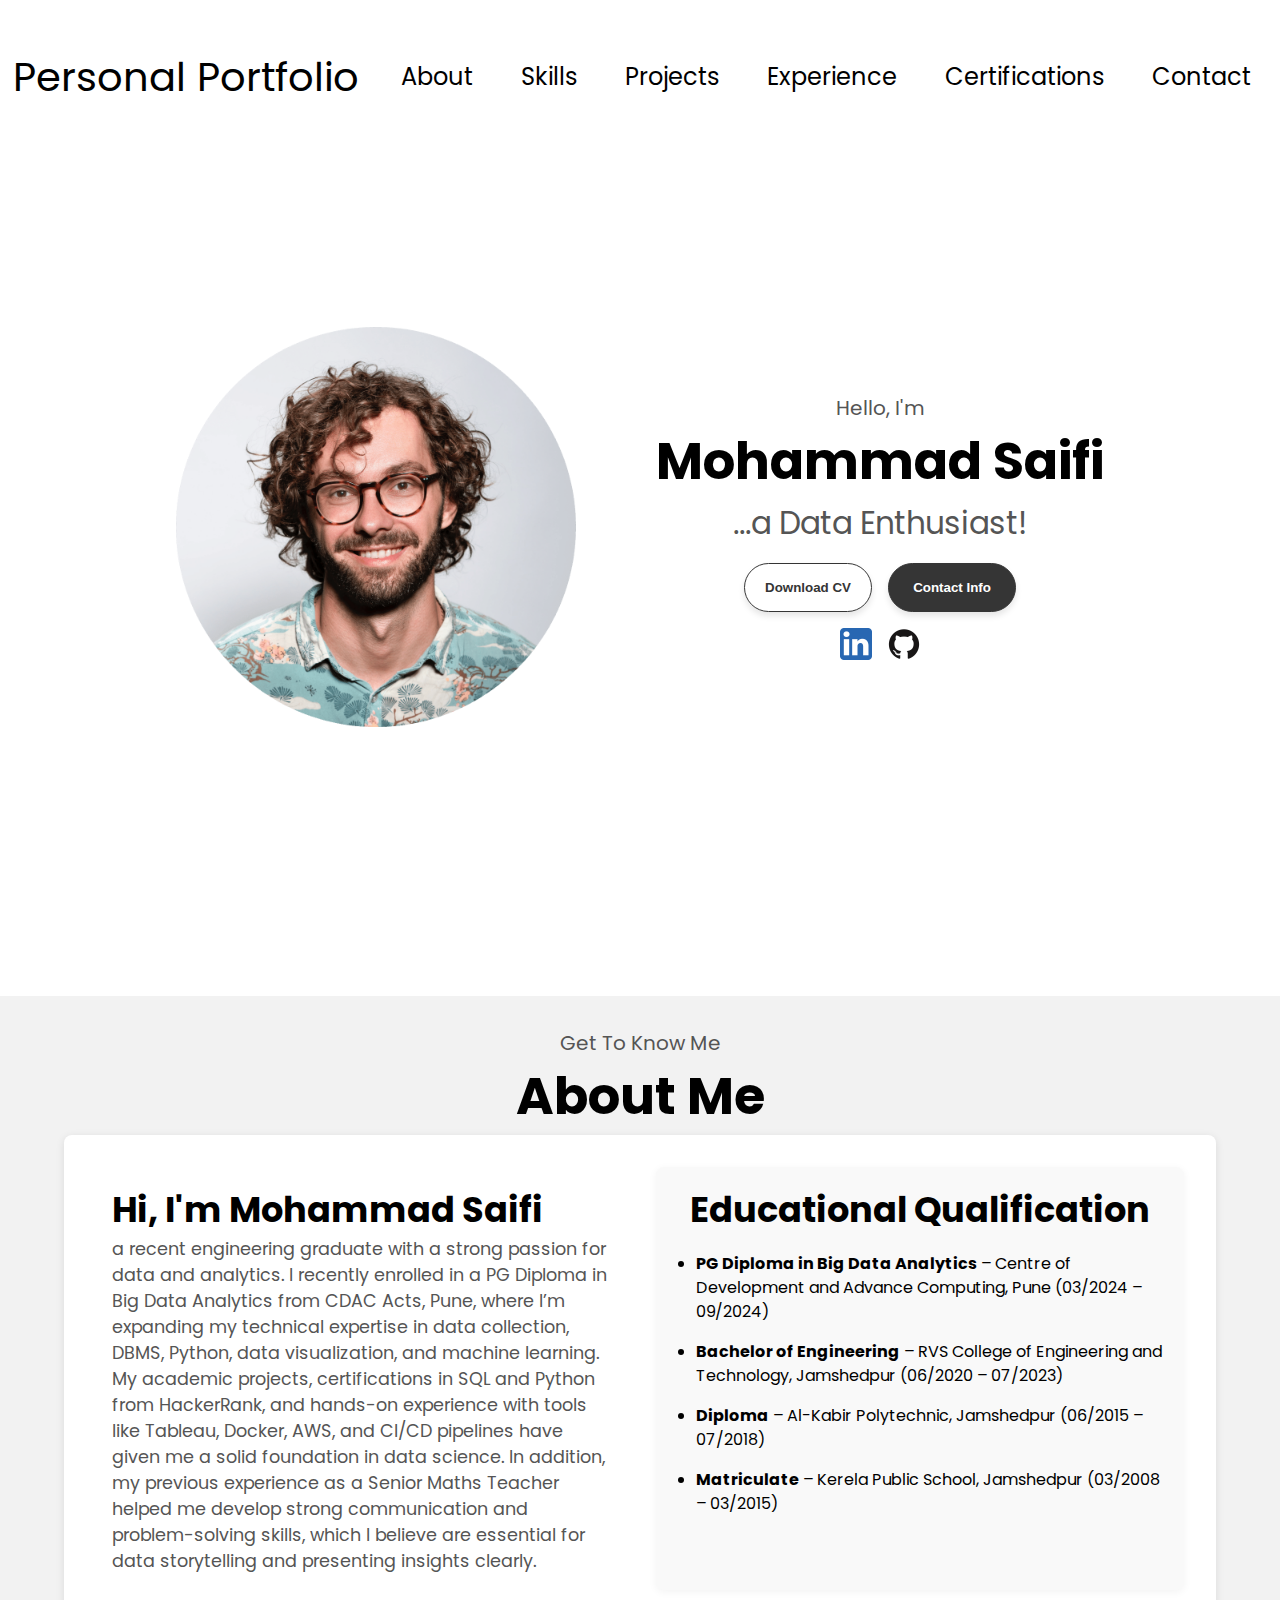
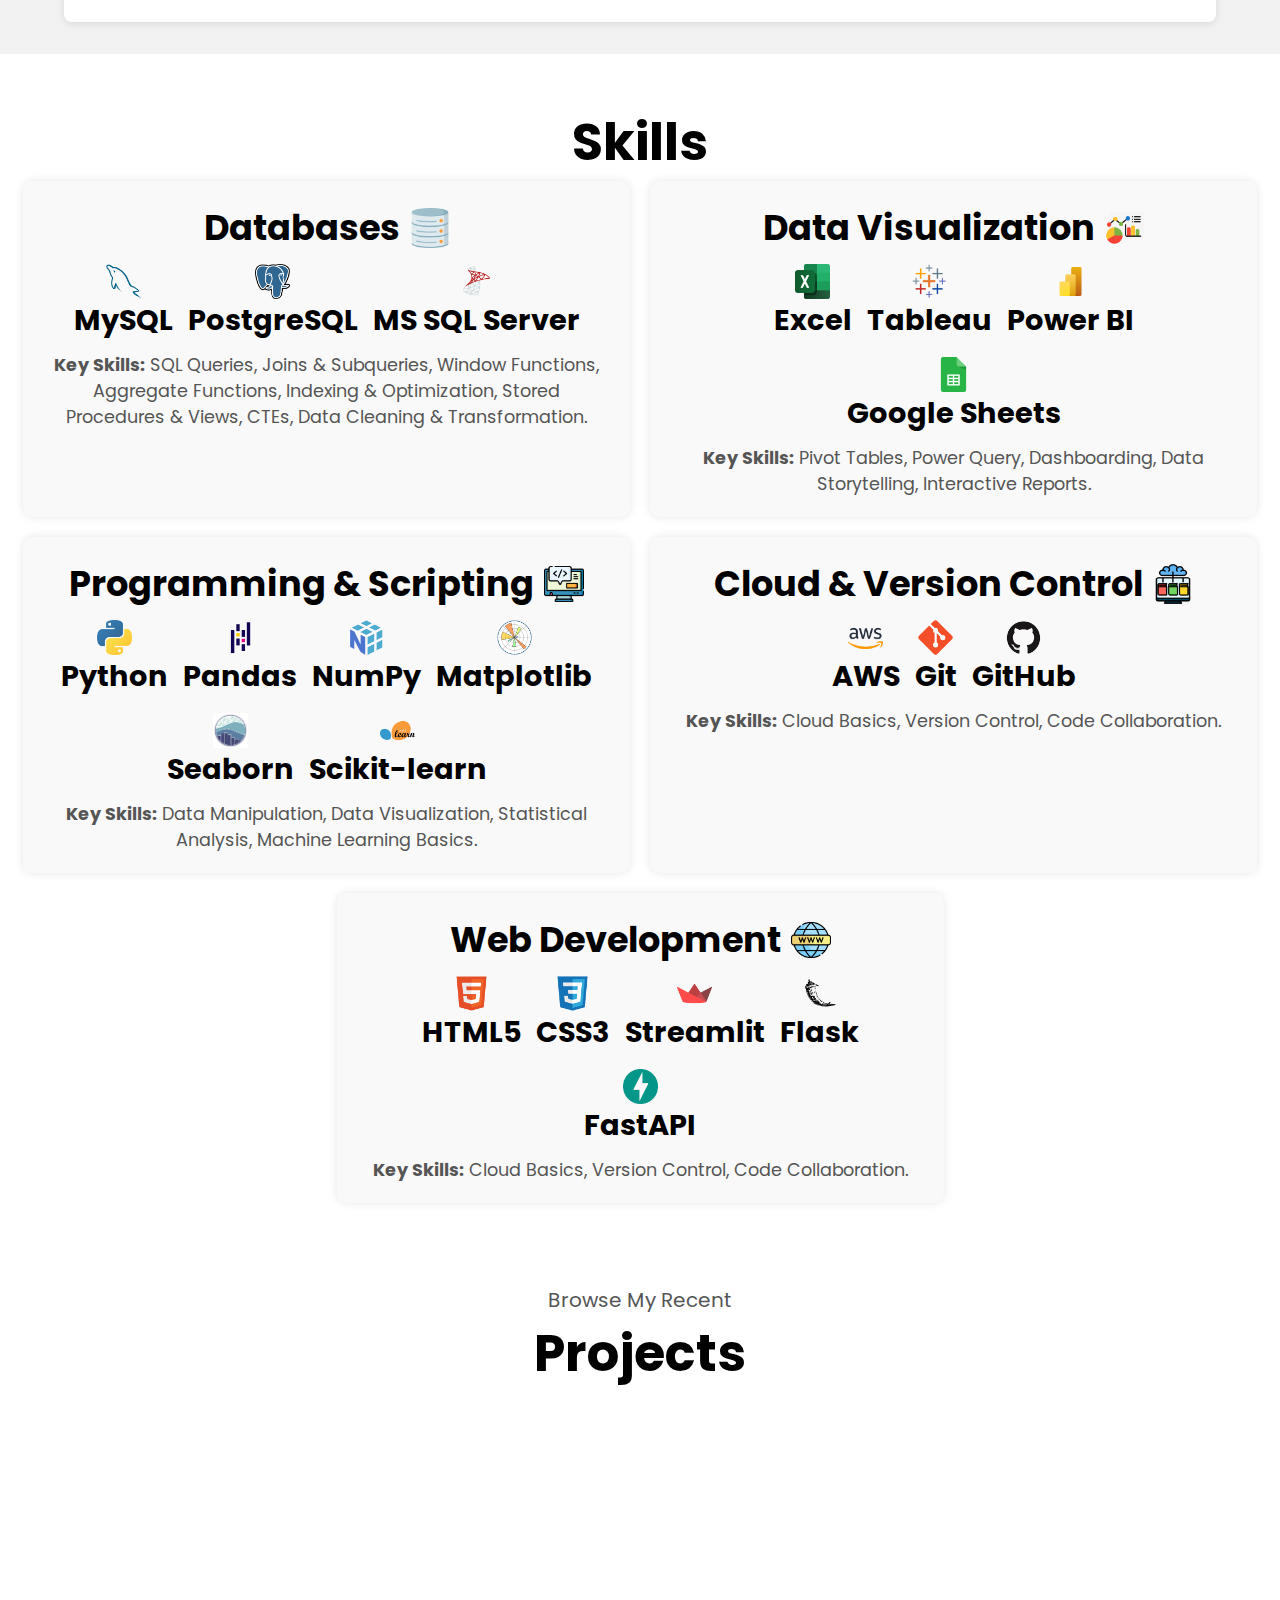
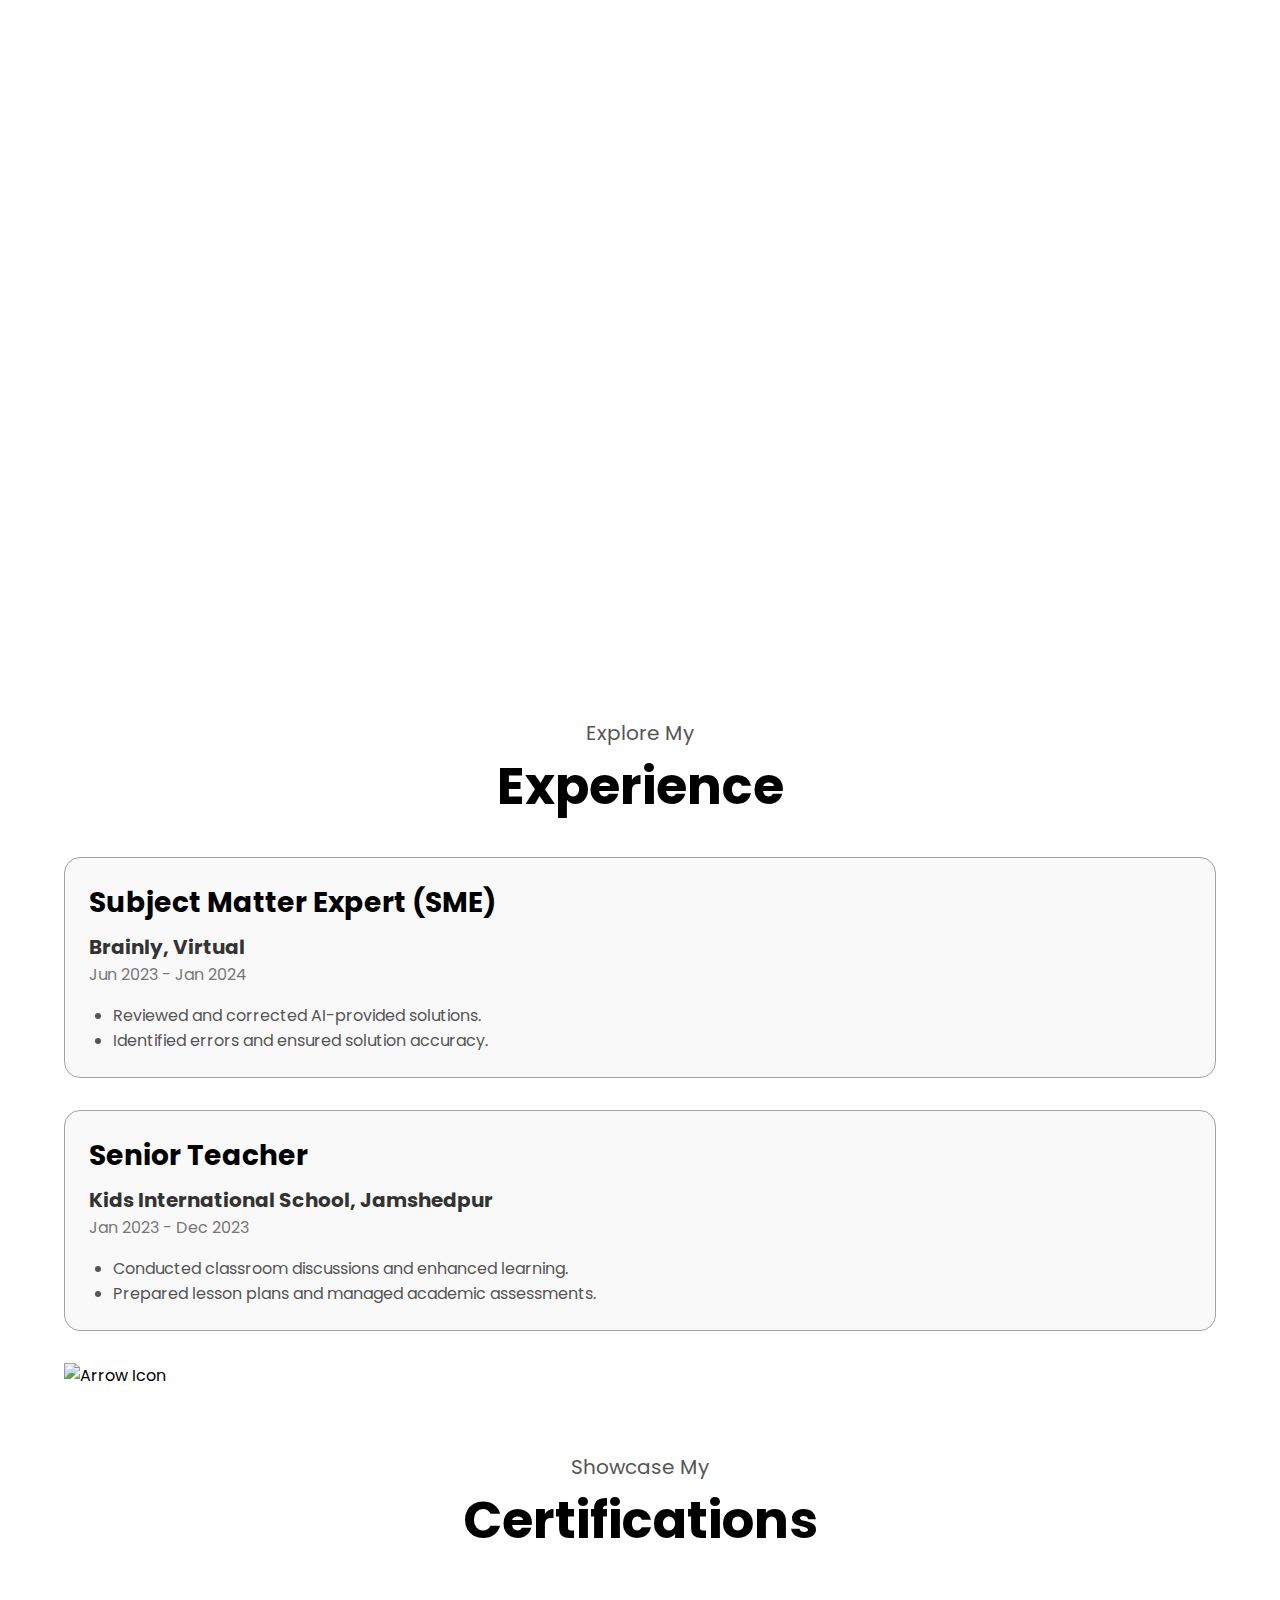
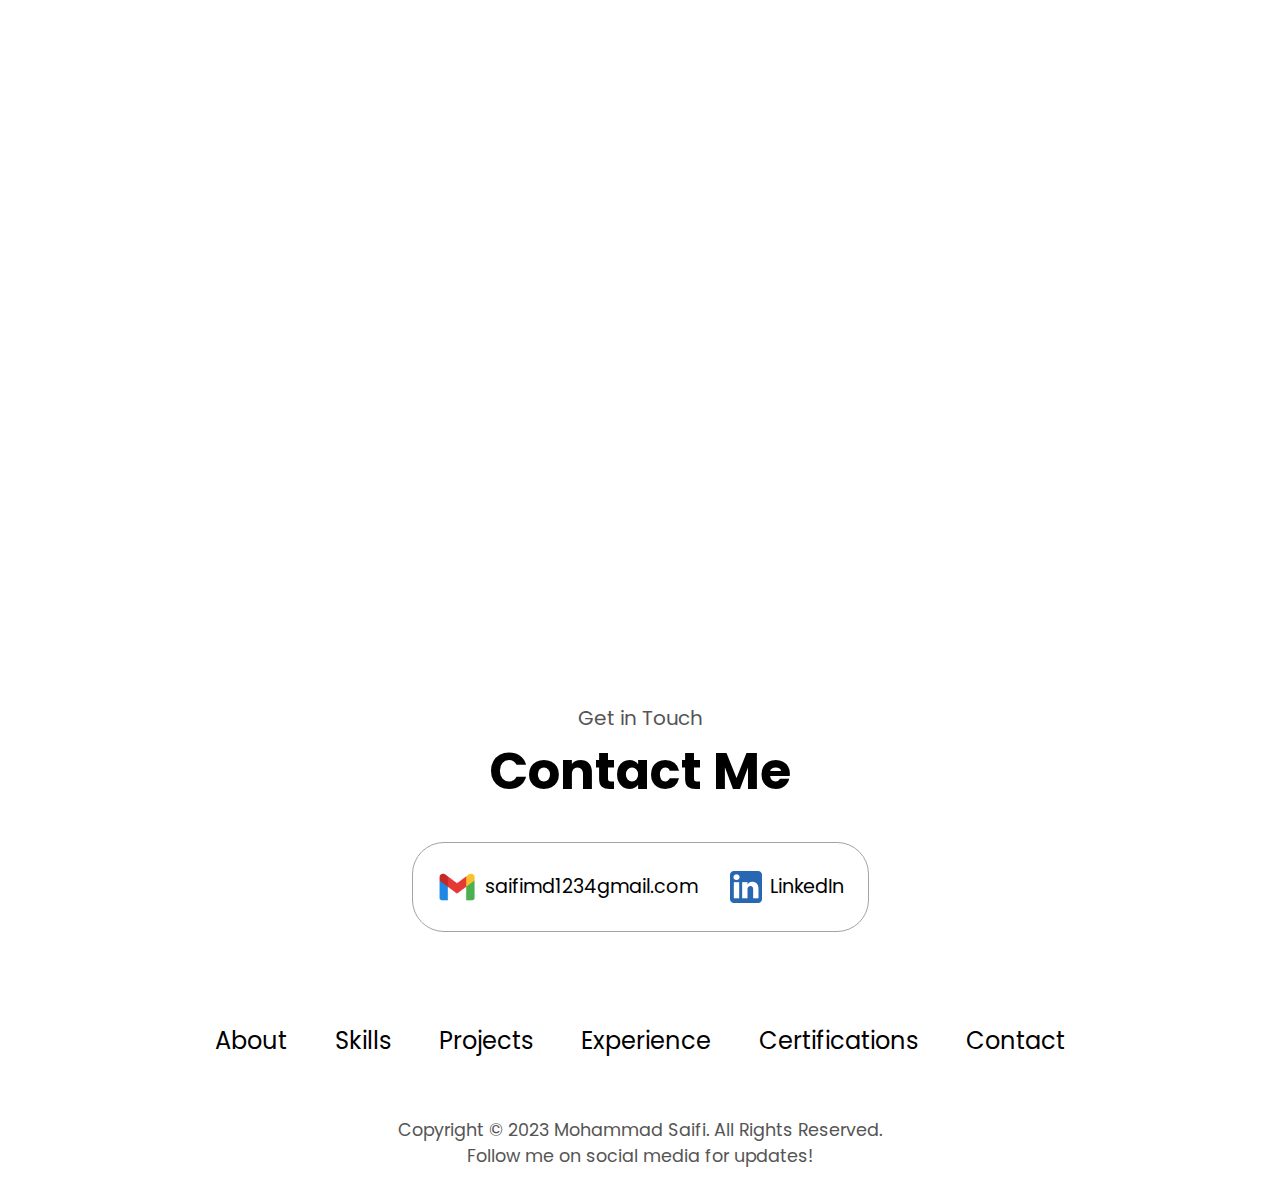
==== commit 6d3cce6f: "Add web development in skill section." ====
--- a/index.html
+++ b/index.html
@@ -169,6 +169,10 @@
                     <img src="./assets/powerbi.png" alt="Power BI Icon" class="sub-skill-icon" />
                     <h3>Power BI</h3>
                   </div>
+                  <div class="sub-skill">
+                    <img src="assets/sheets.png" alt="Sheets Icon" class="sub-skill-icon" />
+                    <h3>Google Sheets</h3>
+                  </div>
                 </div>
                 <p><strong>Key Skills:</strong> Pivot Tables, Power Query, Dashboarding, Data Storytelling, Interactive Reports.</p>
               </div>
@@ -232,7 +236,36 @@
               </div>
           
             
-          <!-- Communication & Other Skills Section -->
+          <!-- Web Development -->
+          <div class="skills-box">
+            <h2>
+              Web Development
+              <img src="assets/world-wide-web.png" alt="web-development" class="skill-icon" />
+            </h2>
+            <div class="sub-skills">
+              <div class="sub-skill">
+                <img src="assets/HTML5.png" alt="HTML5" class="sub-skill-icon" />
+                <h3>HTML5</h3>
+              </div>
+              <div class="sub-skill">
+                <img src="assets/CSS3.png" alt="CSS3 Icon" class="sub-skill-icon" />
+                <h3>CSS3</h3>
+              </div>
+              <div class="sub-skill">
+                <img src="assets/Streamlit.png" alt="Streamlit Icon" class="sub-skill-icon" />
+                <h3>Streamlit</h3>
+              </div>
+              <div class="sub-skill">
+                <img src="assets/Flask.png" alt="Flask Icon" class="sub-skill-icon" />
+                <h3>Flask</h3>
+              </div>
+              <div class="sub-skill">
+                <img src="assets/FastAPI.png" alt="FastAPI Icon" class="sub-skill-icon" />
+                <h3>FastAPI</h3>
+              </div>
+            </div>
+            <p><strong>Key Skills:</strong> Cloud Basics, Version Control, Code Collaboration.</p>
+          </div>
     <!-- <div class="skills-box">
         <h2>
           Communication & Other Skills
@@ -463,7 +496,7 @@
                 alt="LinkedIn icon"
                 class="icon contact-icon"
               />
-              <p><a href="https://www.linkedin.com">LinkedIn</a></p>
+              <p><a href="https://www.linkedin.com/in/saifimd1234/">LinkedIn</a></p>
             </div>
           </div>
     </section>
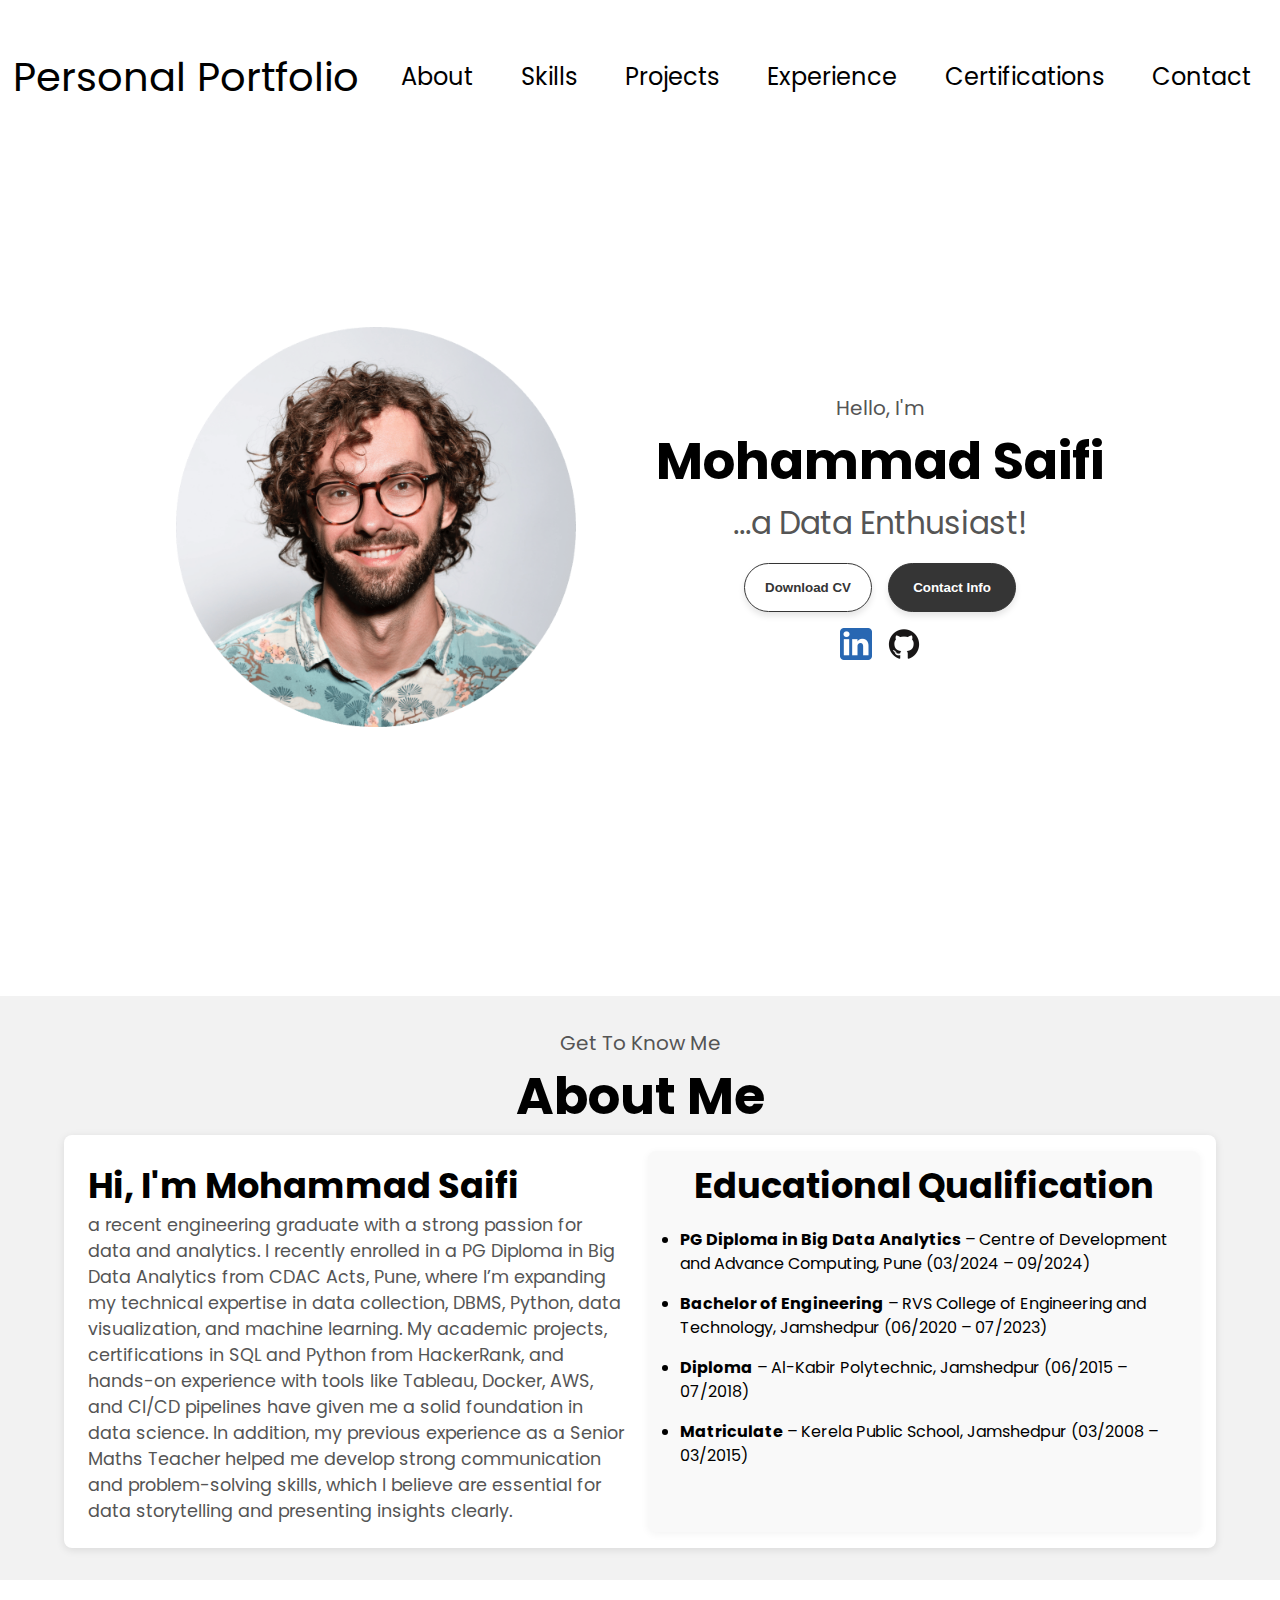
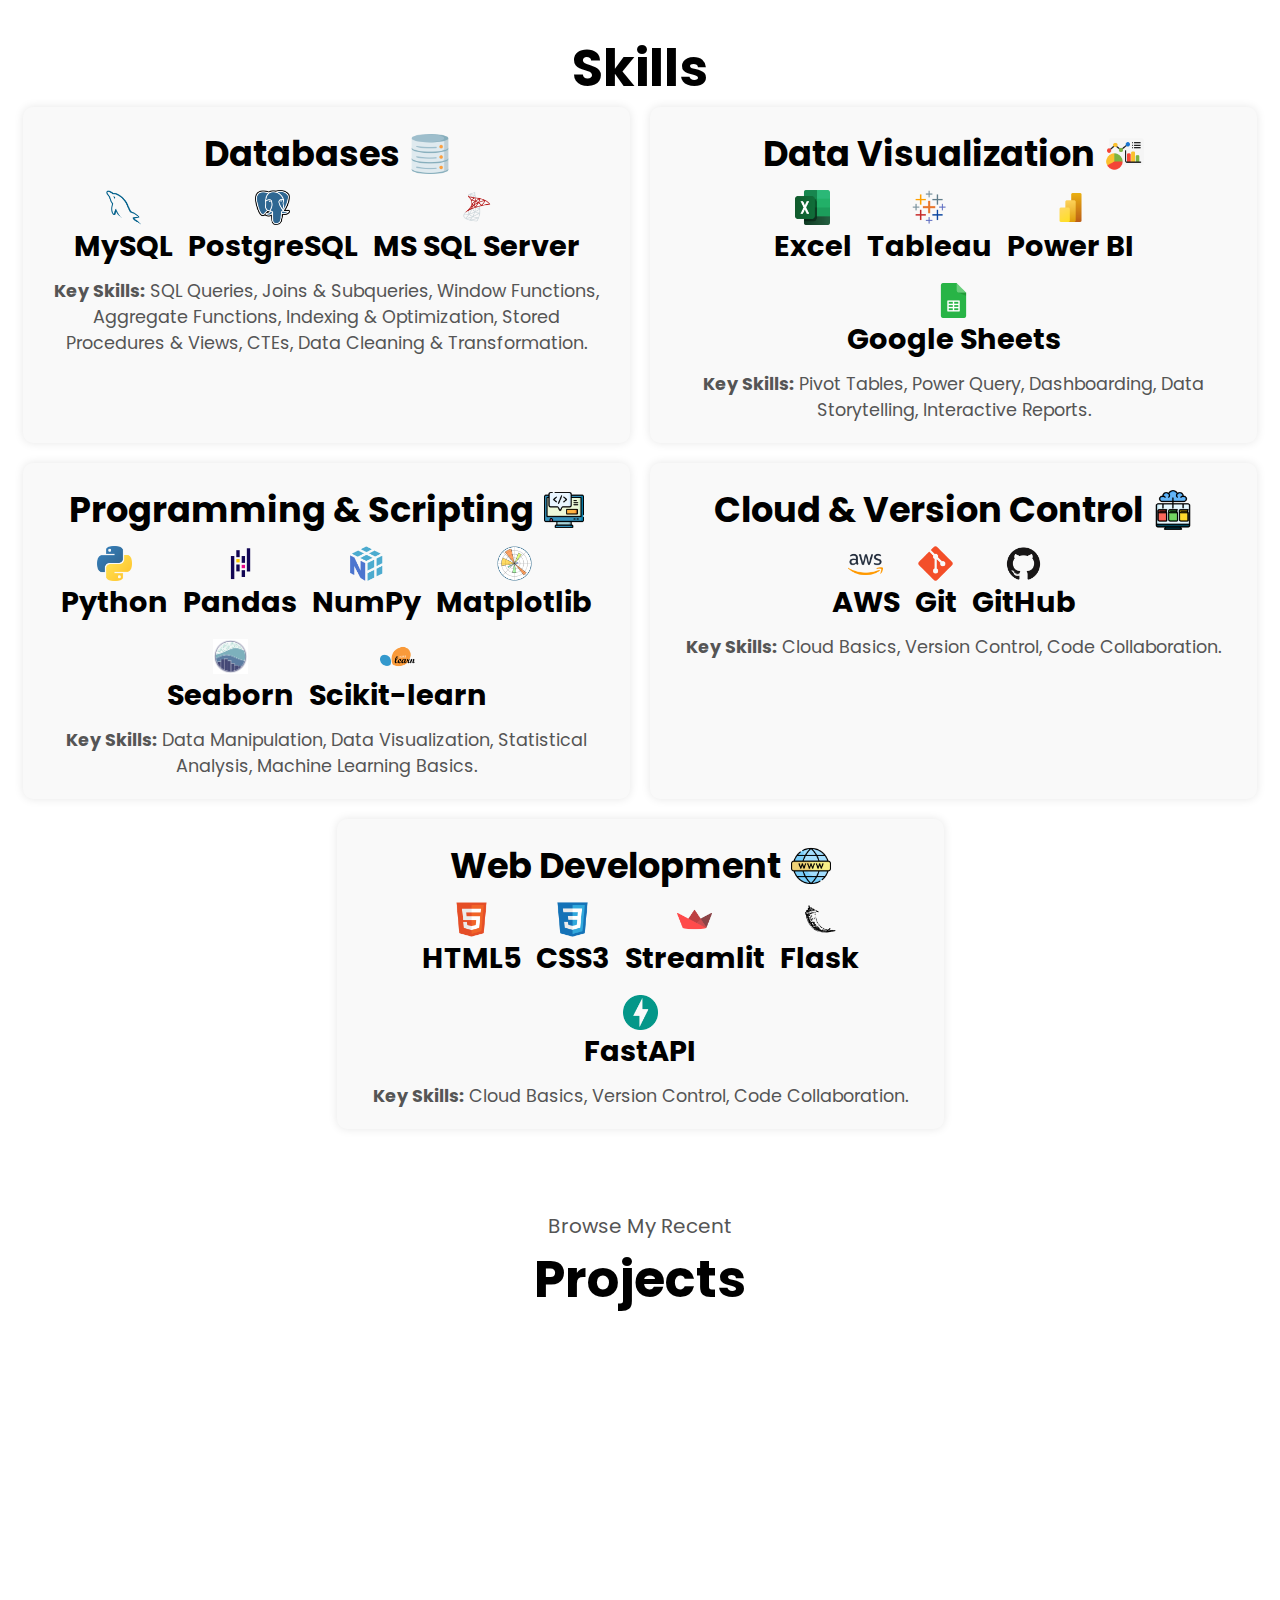
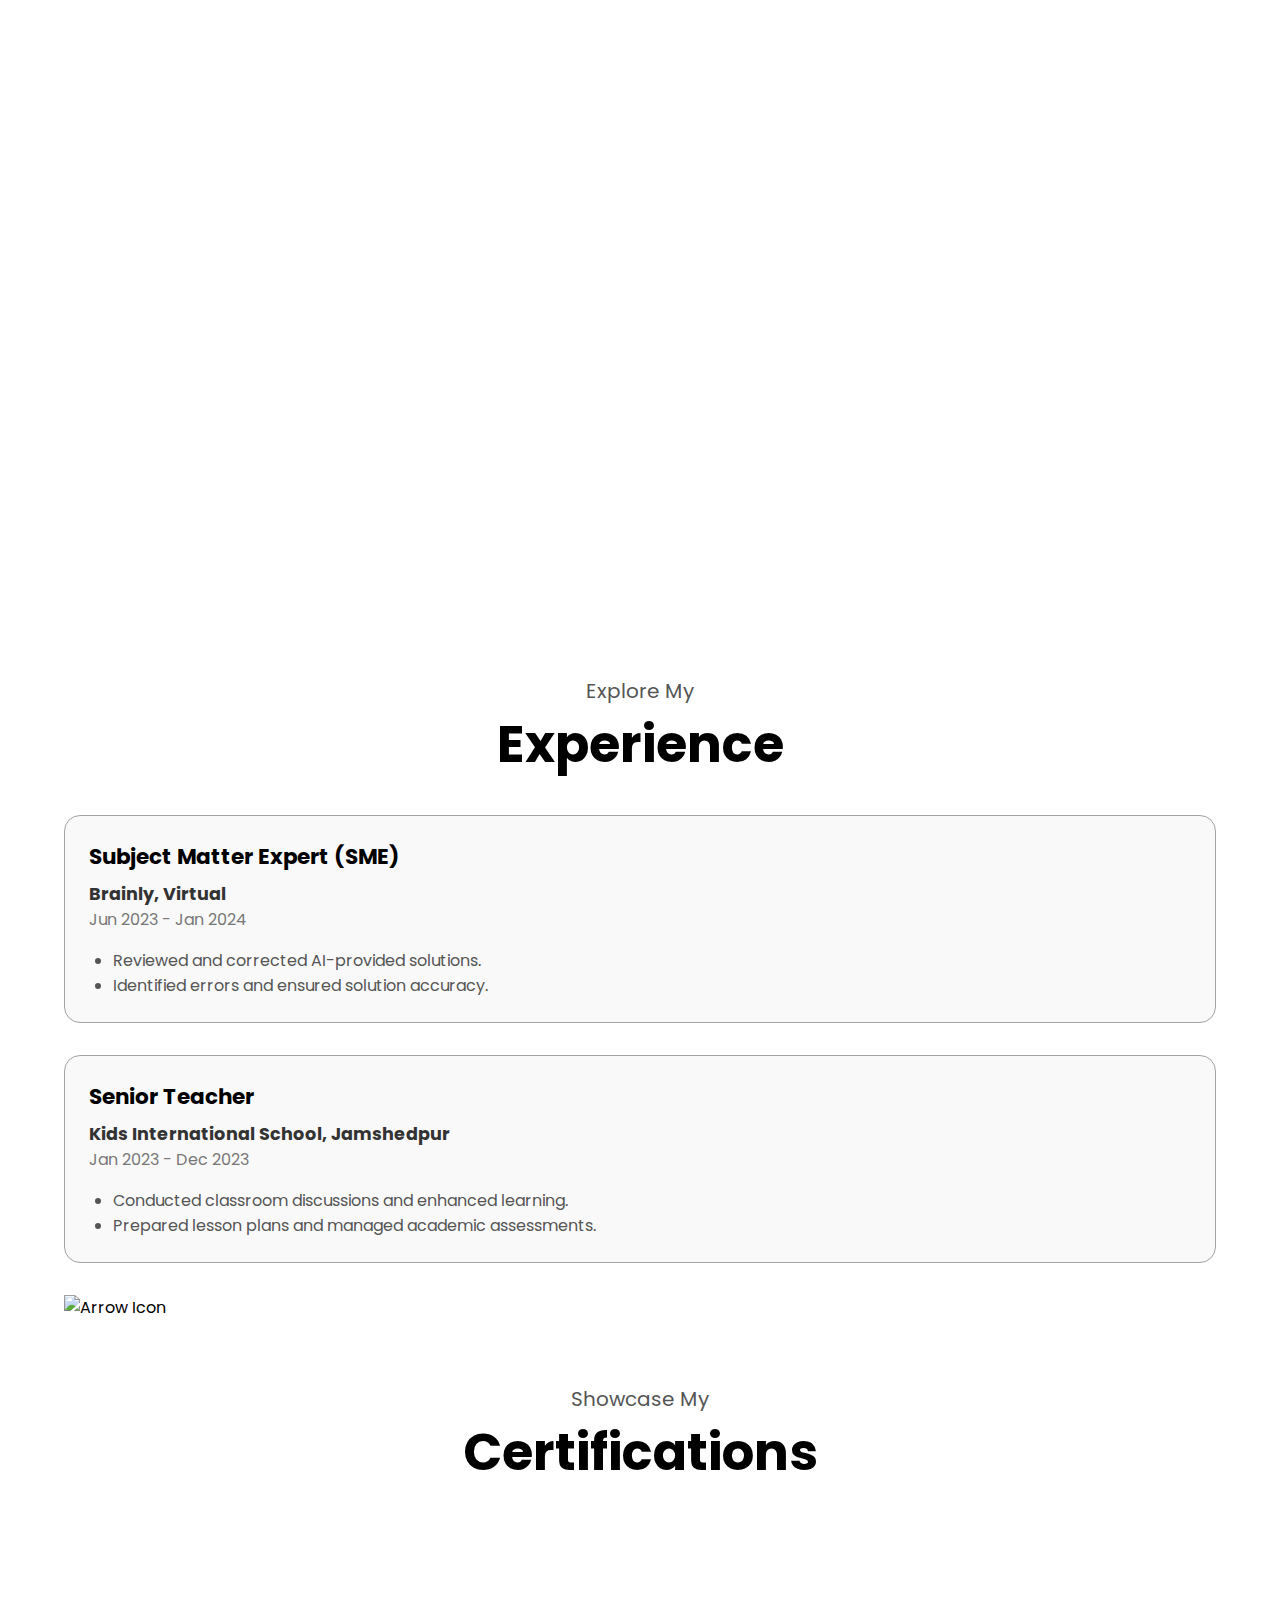
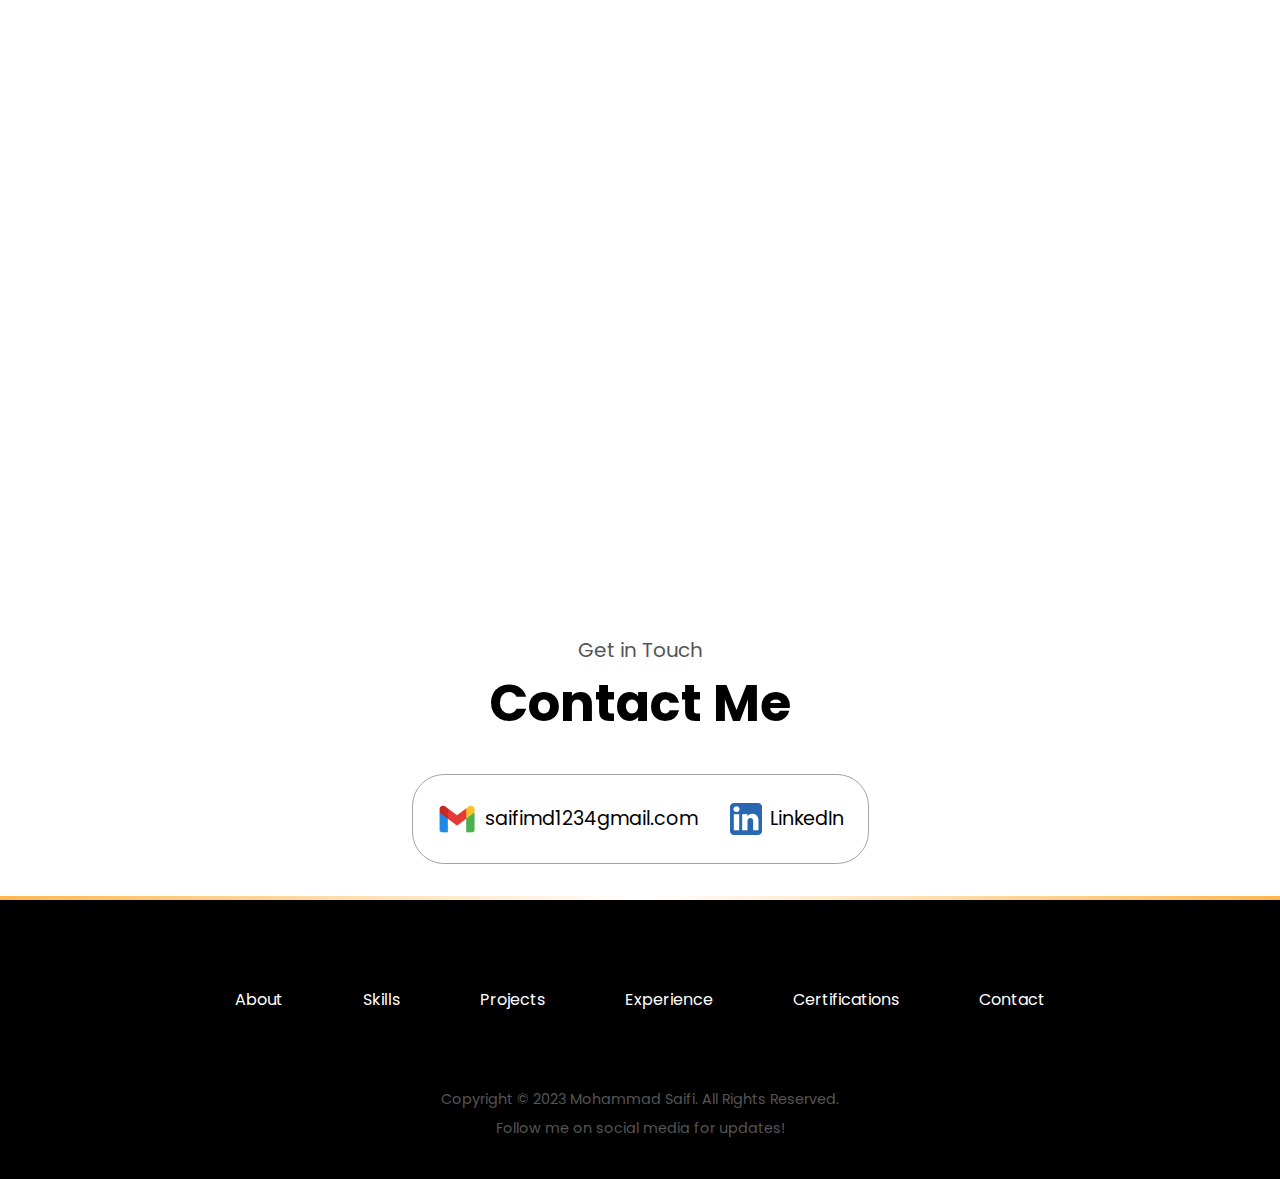
==== commit 003712cf: "Adjust profile pic settings." ====
--- a/index.html
+++ b/index.html
@@ -57,7 +57,7 @@
         <div class="btn-container">
           <button
             class="btn btn-color-2"
-            onclick="window.open('./assets/resume-example.pdf')"
+            onclick="window.open('assets/DS_Saifi-Data Sciene_Resume.pdf')"
           >
             Download CV
           </button>
@@ -361,13 +361,13 @@
           <!-- Buttons for GitHub and In-Depth details -->
           <div class="project-buttons">
             <button class="btn btn-color-2" onclick="location.href='https://github.com/saifimd1234/ML_network_security'">GitHub</button>
-            <button class="btn btn-color-2" onclick="location.href='in-depth-page.html'">In Depth</button>
+            <button class="btn btn-color-2" onclick="location.href='https://github.com/saifimd1234/ML_network_security/blob/master/README.md'">In Depth</button>
           </div>
           
         </div>
         <!-- End of Single Project Container -->
         
-        <!-- Repeat the above .project div for each additional project -->
+        <!-- You may consider adding more project containers here for additional projects -->
         
       </div>
       
--- a/style.css
+++ b/style.css
@@ -372,9 +372,9 @@
 /* Main flex container inside About section */
 #about .about-main {
   display: flex;
-  gap: 2rem;
+  gap: 1rem;
   background-color: #ffffff;     /* White background for the inner container */
-  padding: 2rem;                 /* Internal padding for spacing */
+  padding: 1rem;                 /* Internal padding for spacing */
   border-radius: 8px;
   box-shadow: 0 2px 8px rgba(0, 0, 0, 0.1); /* Slight shadow for a card-like appearance */
 }
@@ -382,13 +382,13 @@
 /* Left Column: Introduction */
 #about .about-intro {
   flex: 1;
-  padding: 1rem;
+  padding: 0.5rem;
 }
 
 /* Right Column: Educational Qualification */
 #about .about-education {
   flex: 1;
-  padding: 1rem;
+  padding: 0.5rem;
   background-color: #f9f9f9;       /* Slight grey background for this column */
   border-radius: 8px;
   box-shadow: 0 2px 8px rgba(0, 0, 0, 0.05);
@@ -426,7 +426,7 @@
   }
   #about .about-intro h2,
   #about .about-education h2 {
-    font-size: 1.75rem;
+    font-size: 1.5rem;
   }
   #about p {
     font-size: 0.9rem;
@@ -540,6 +540,7 @@
 }
 
 .project-description p {
+  padding-top: 2rem;
   font-size: 1rem;
   color: #555;
   margin-bottom: 1rem;
@@ -697,12 +698,12 @@
 }
 
 .experience-role {
-  font-size: 1.75rem;
+  font-size: 1.35rem;
   margin-bottom: 0.5rem;
 }
 
 .experience-company {
-  font-size: 1.25rem;
+  font-size: 1.10rem;
   color: #333;
 }
 
@@ -855,13 +856,54 @@
 
 /* FOOTER */
 footer {
-  height: 26vh;
+  background-color: #000;
+  color: #fff;
+  padding: 2rem;
+  text-align: center;
+  position: relative;
+}
+
+/* Add a subtle gradient accent at the top of the footer */
+footer::before {
+  content: "";
+  position: absolute;
+  top: 0;
+  left: 0;
+  width: 100%;
+  height: 4px;
+  background: linear-gradient(to right, #ffb74d, #fff, #ffb74d);
+}
+
+/* Footer Navigation Styling */
+footer nav .nav-links {
+  display: flex;
+  justify-content: center;
+  list-style: none;
+  padding: 0;
+  margin-bottom: 1rem;
+}
+
+footer nav .nav-links li {
   margin: 0 1rem;
 }
 
+footer nav .nav-links li a {
+  color: #fff;
+  text-decoration: none;
+  font-size: 1rem;
+  transition: color 0.3s ease;
+}
+
+footer nav .nav-links li a:hover {
+  color: #ffb74d;
+}
+
+/* Footer Text */
 footer p {
-  text-align: center;
-}
+  margin: 0.5rem 0;
+  font-size: 0.9rem;
+}
+
 
 /* RESPONSIVE MEDIA QUERIES */
 @media screen and (max-width: 768px) {
@@ -905,7 +947,7 @@
   }
   .project-image {
     max-width: 100%;
-    max-height: 200px;
+    max-height: 350px;
   }
 }
 
@@ -926,9 +968,9 @@
   }
   .skill-item {
     padding: 0.3rem 0.6rem;
-    font-size: 0.75rem;
+    font-size: 0.85rem;
   }
   .project-image {
-    max-height: 150px;
-  }
-}
+    max-height: 350px;
+  }
+}
--- a/mediaqueries.css
+++ b/mediaqueries.css
@@ -92,18 +92,18 @@
     padding: 15px;
   }
   #skills .skills-box h2 {
-    font-size: 1.8rem;
+    font-size: 1.5rem;
   }
   #skills .skill-icon {
-    width: 30px;
-    height: 30px;
+    width: 35px;
+    height: 35px;
   }
   #skills .sub-skill h3 {
-    font-size: 1rem;
+    font-size: 0.9rem;
   }
   #skills .sub-skill-icon {
-    width: 25px;
-    height: 25px;
+    width: 32px;
+    height: 32px;
   }
   #skills p {
     font-size: 0.9rem;
@@ -157,6 +157,7 @@
     text-align: center;
   }
   .section__pic-container {
+    padding-top: 2.5rem;
     width: auto;
     height: 46vw;
     justify-content: center;
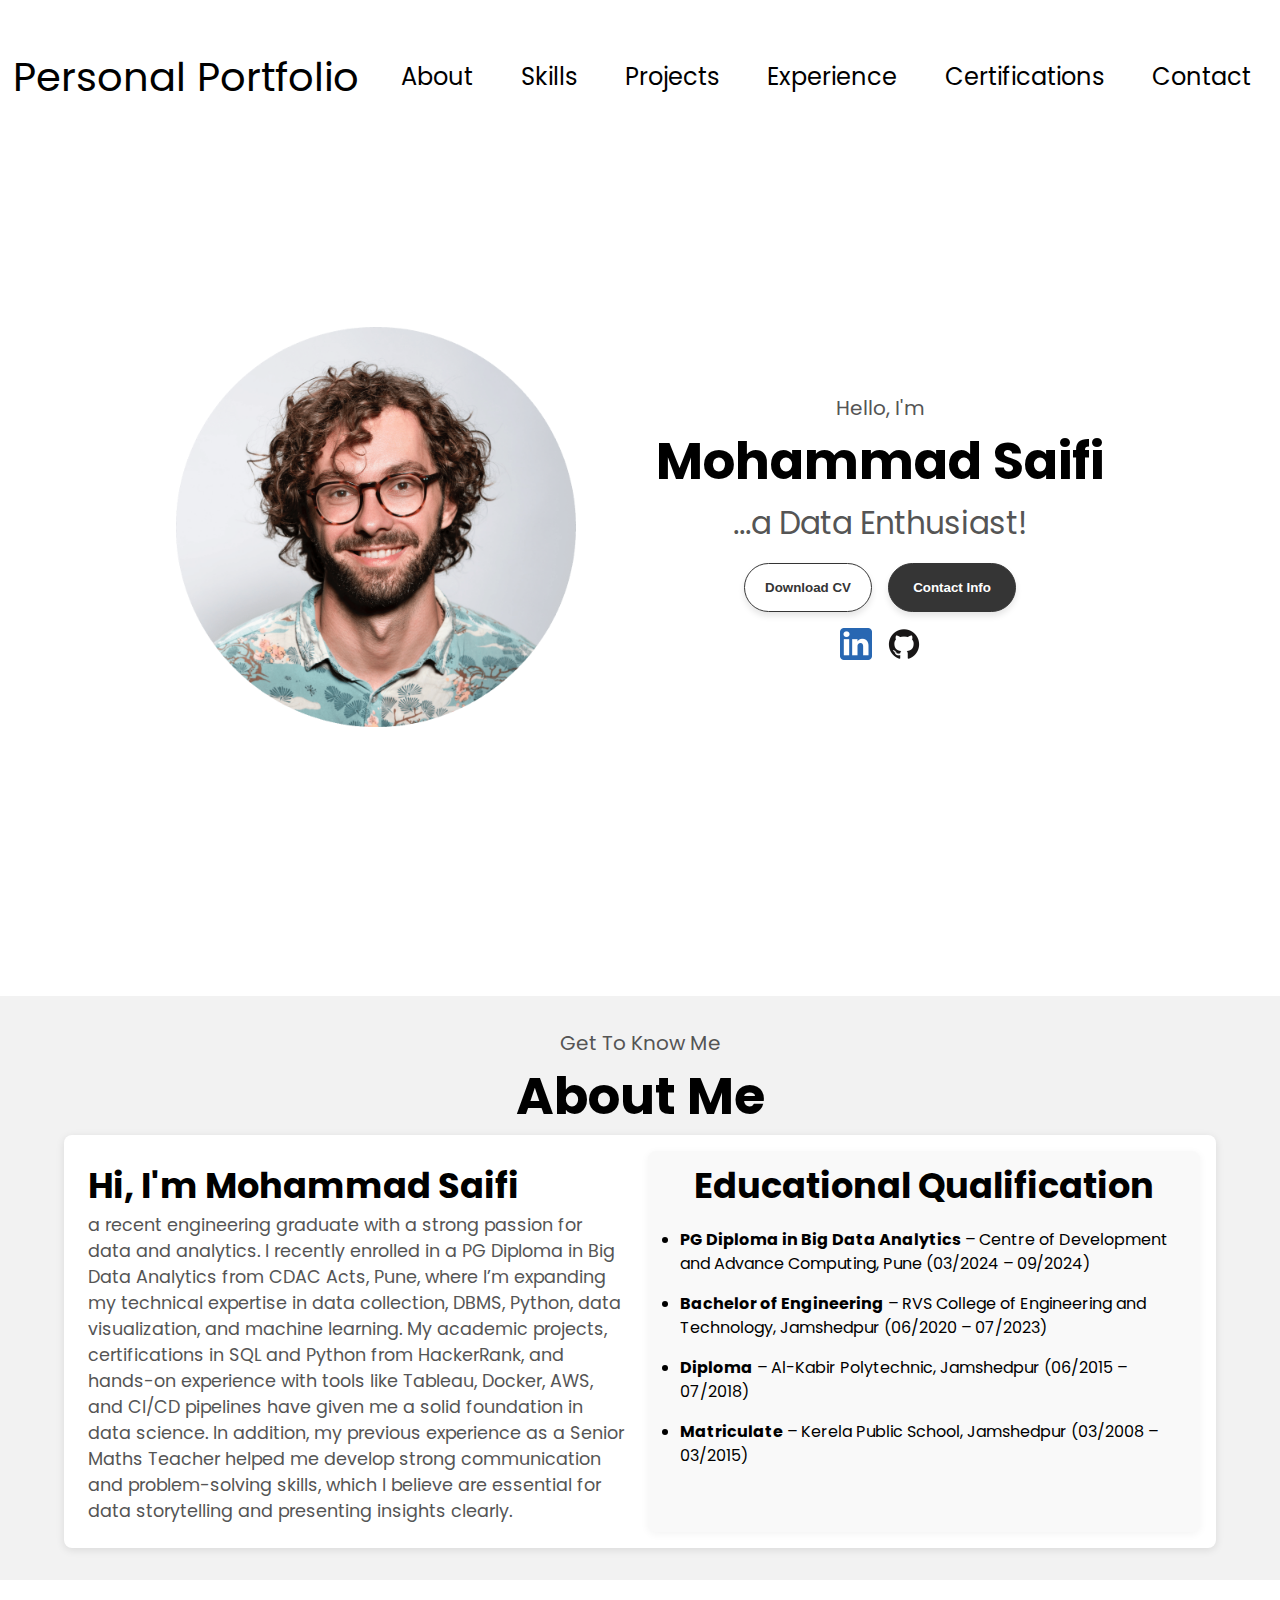
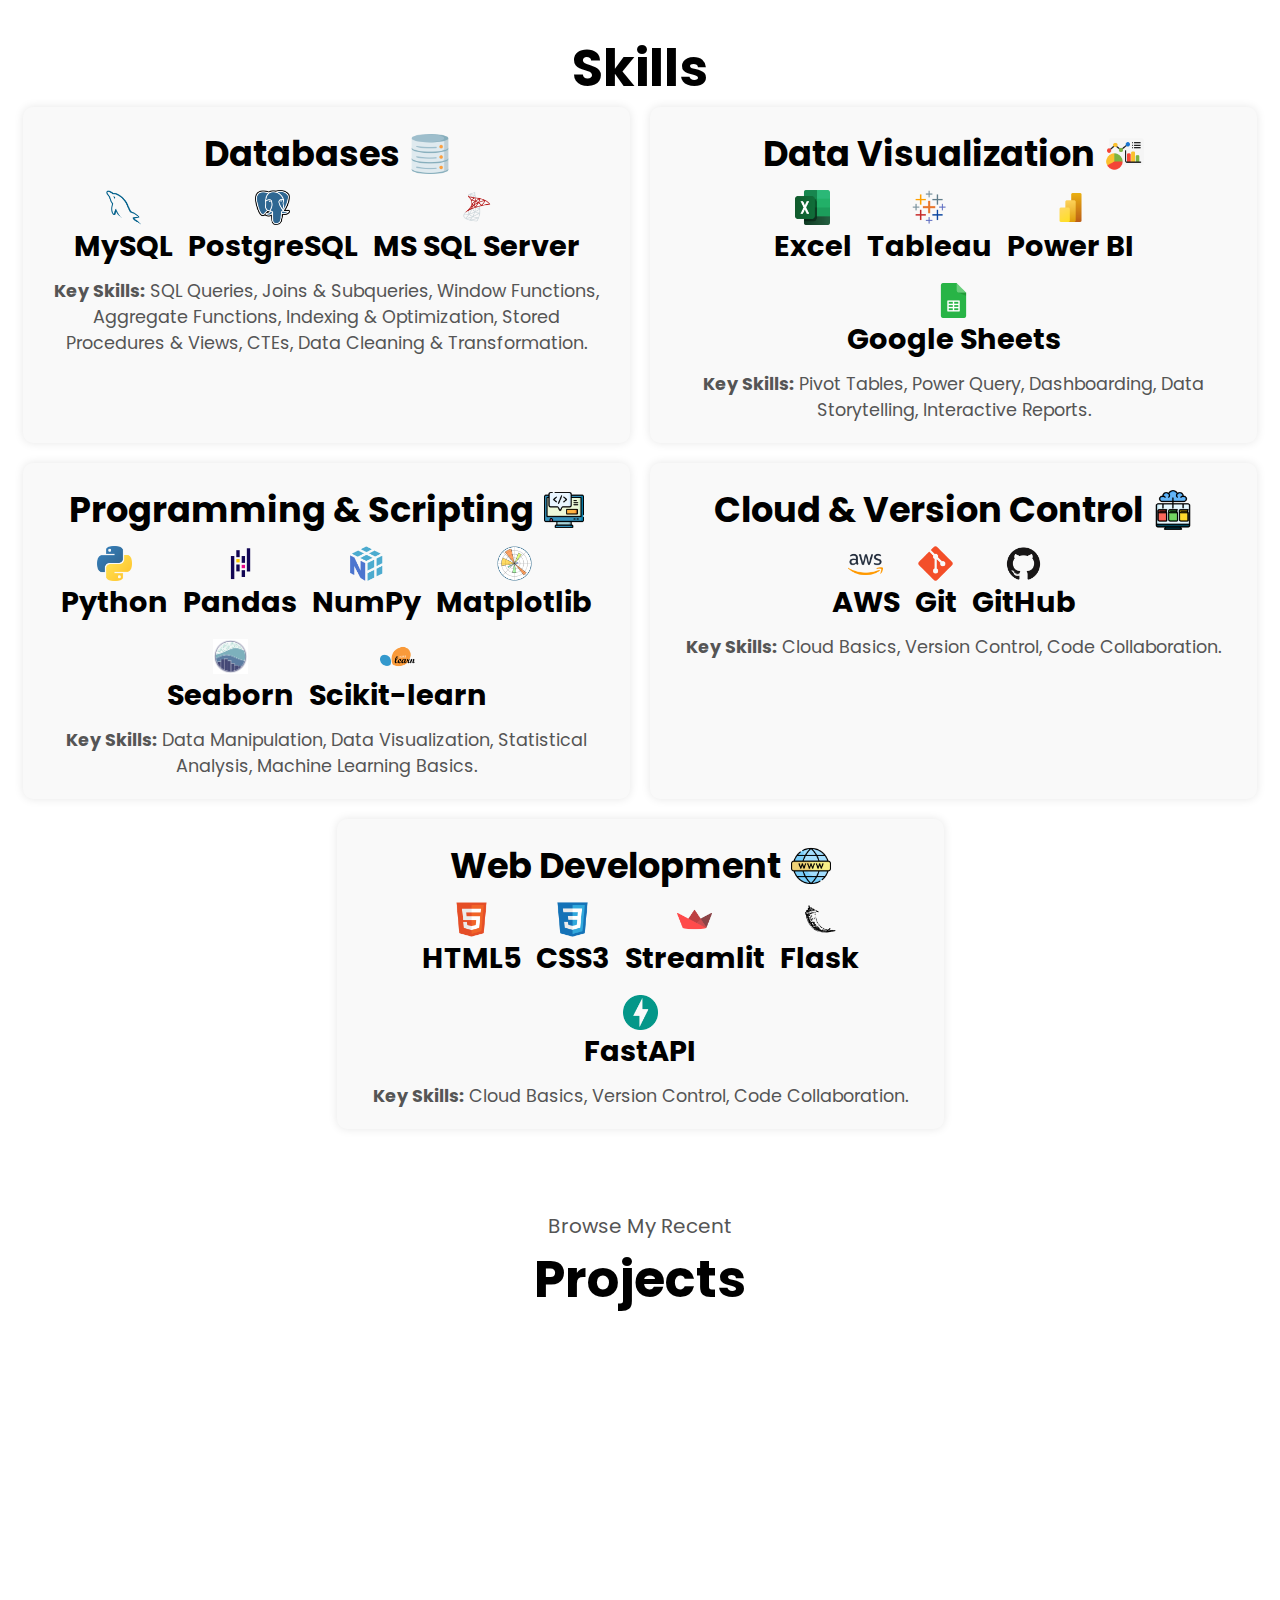
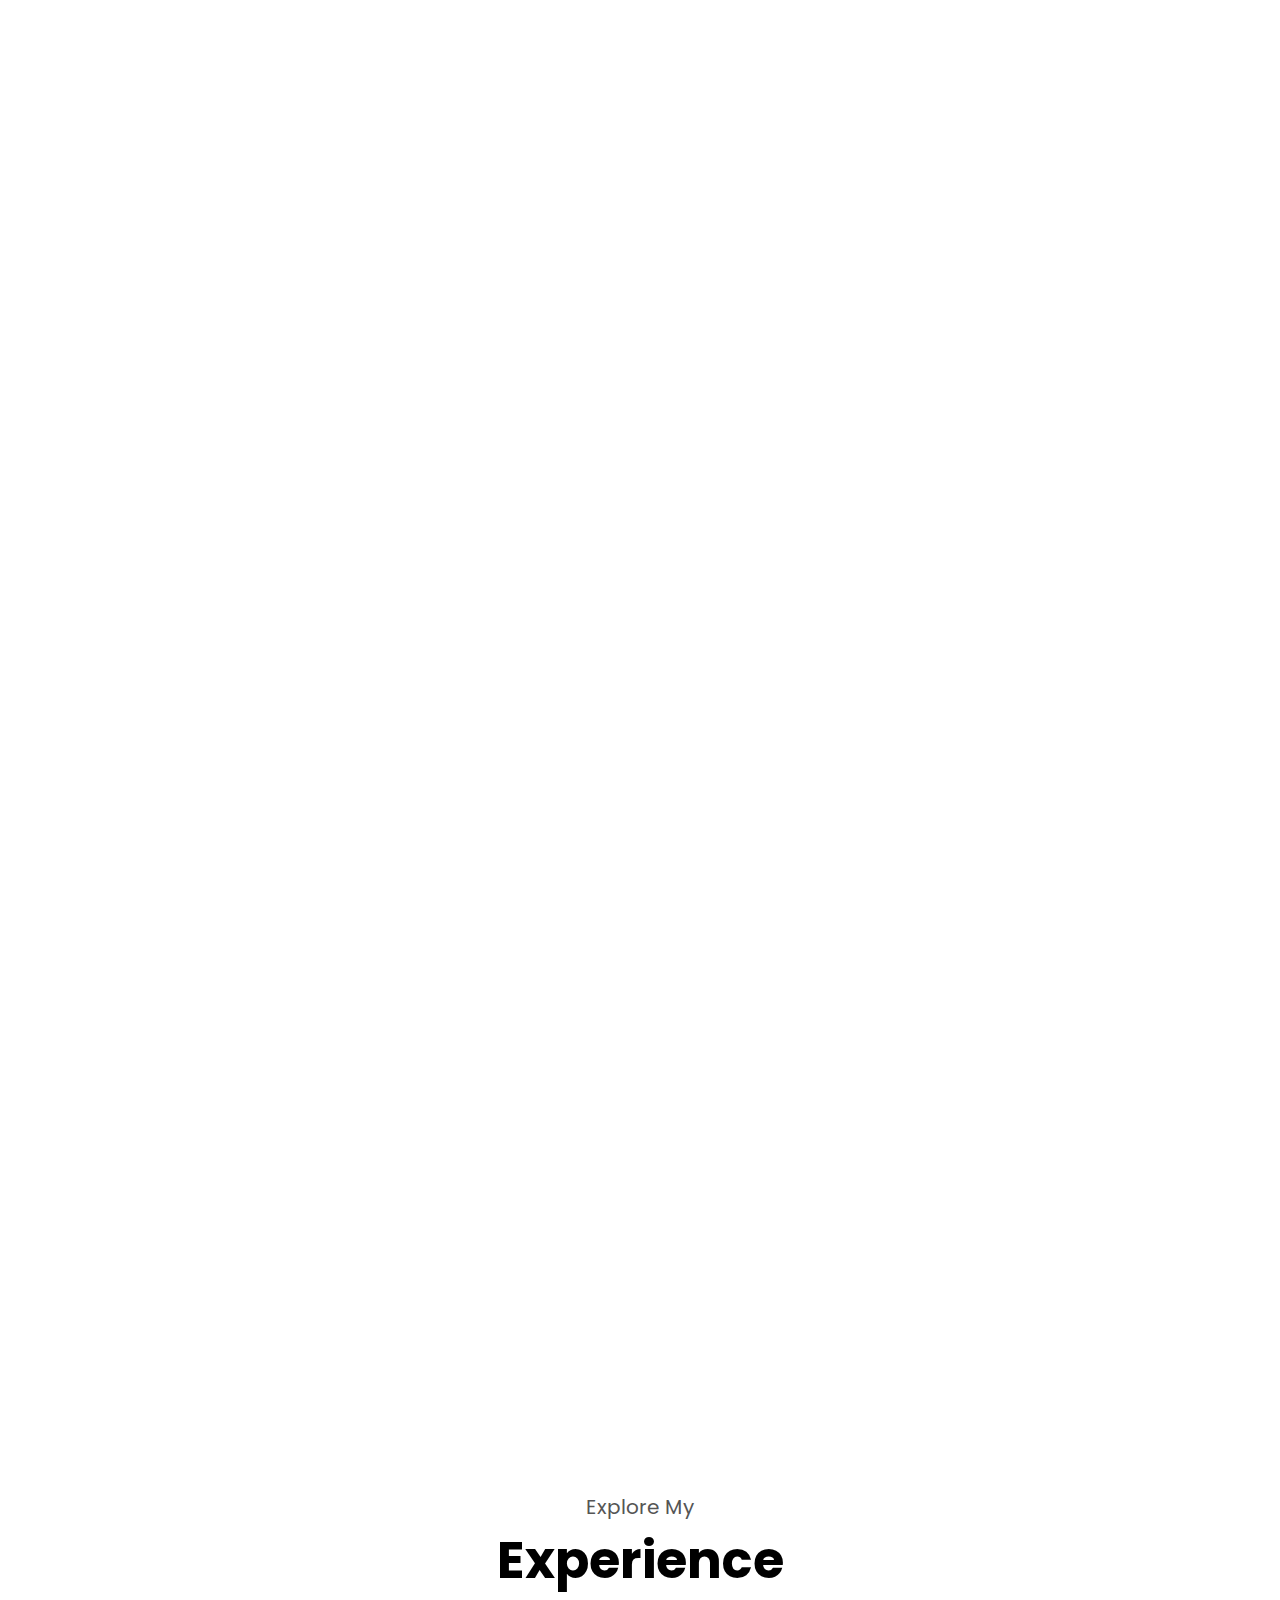
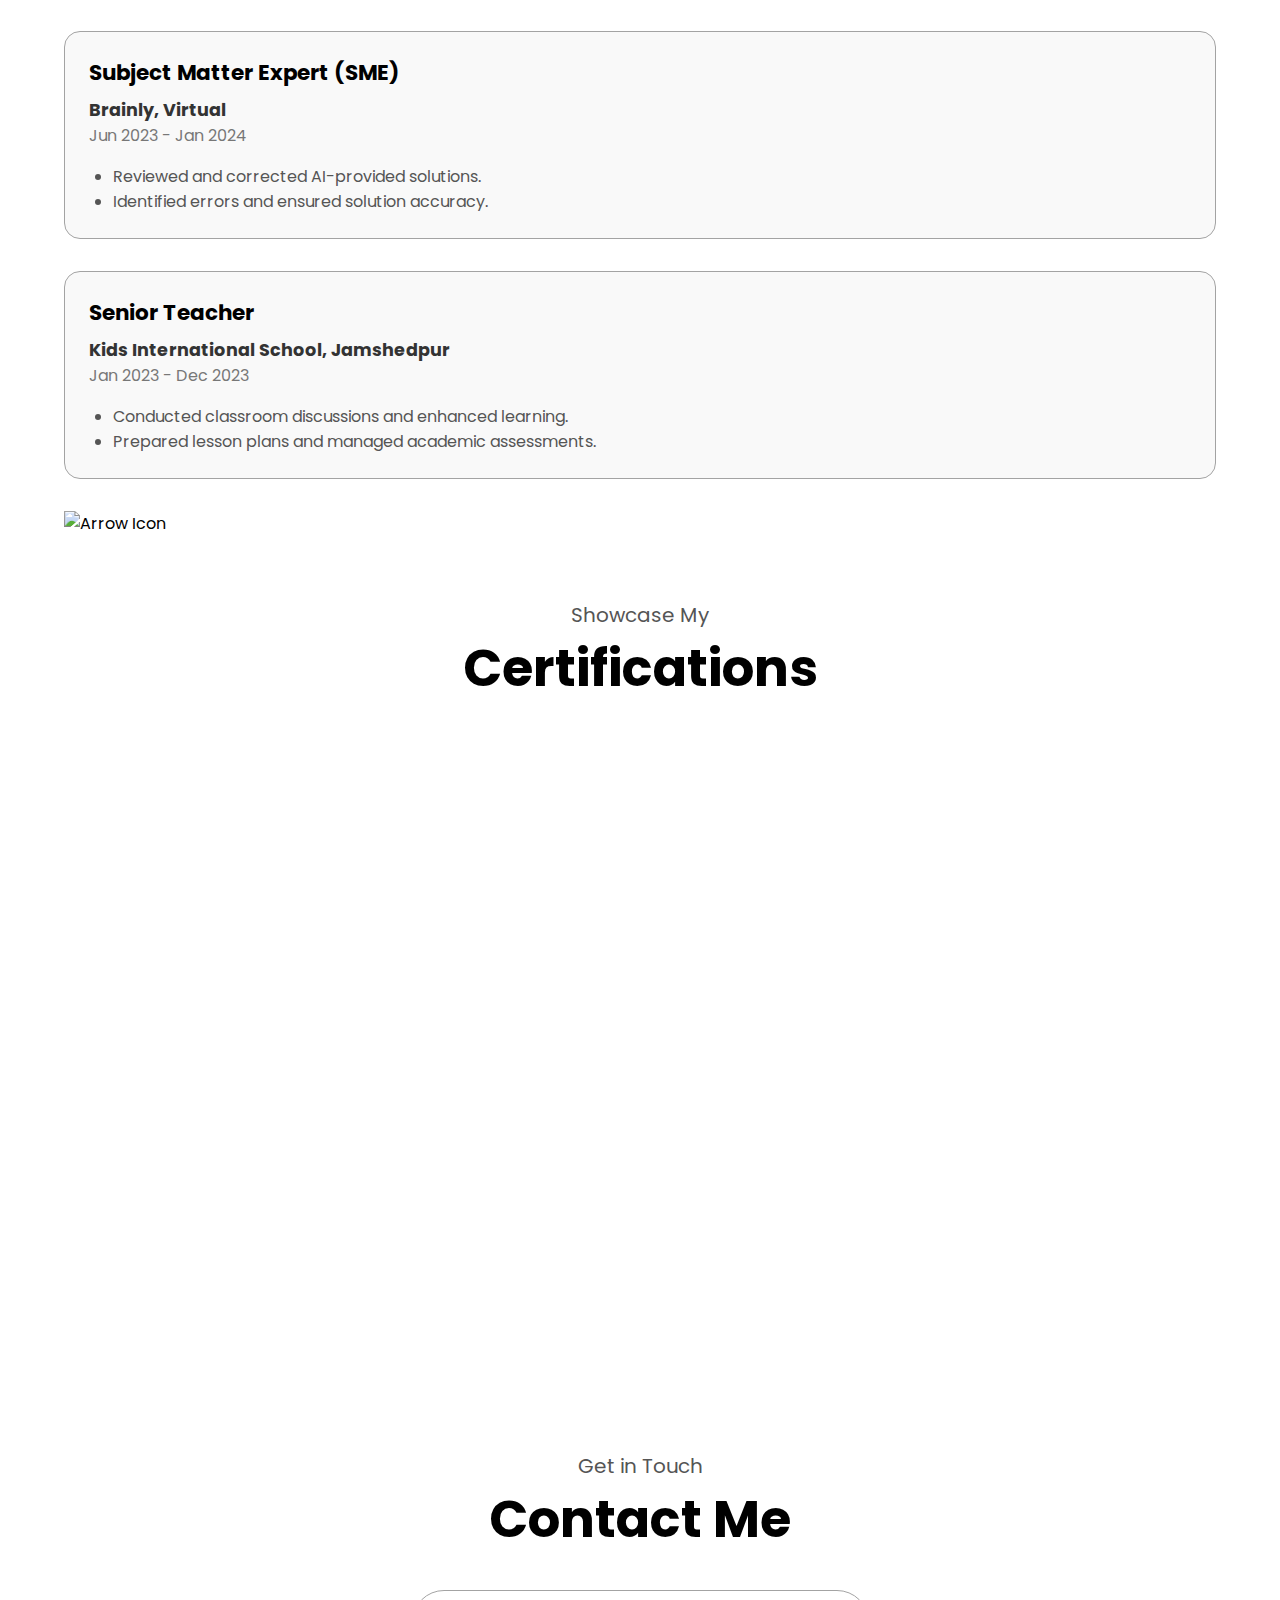
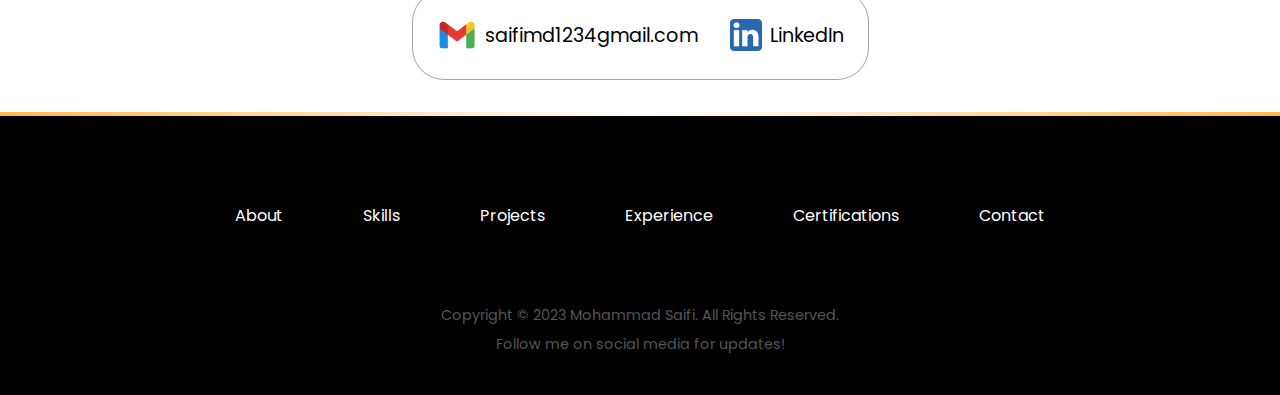
==== commit 2dc1d332: "Add second project." ====
--- a/index.html
+++ b/index.html
@@ -309,7 +309,7 @@
       <!-- Main container for all projects -->
       <div class="project-template">
         
-        <!-- Single Project Container -->
+        <!-- First Project Container -->
         <div class="project fade-in">
           
           <!-- Phishing Website Detection -->
@@ -365,8 +365,63 @@
           </div>
           
         </div>
-        <!-- End of Single Project Container -->
-        
+        <!-- End of First Project Container -->
+        
+        <!-- Second Project Container -->
+        <div class="project fade-in">
+          
+          <!-- Music Store Data Analysis using SQL -->
+          <div class="project-title">
+            <h2>Music Store Data Analysis using SQL</h2>
+          </div>
+          
+          <!-- Project Image -->
+          <div class="project-image">
+            <img src="Projects_intro\SQL_music_store\music_store.jpeg" alt="SQL Music Store Project">
+          </div>
+          
+          <!-- Project Brief Description -->
+          <div class="project-description">
+            <p>
+              A comprehensive data analysis project that leverages SQL querying techniques to extract actionable insights from a music store database. The project uncovers key metrics such as customer spending patterns, popular genres, high-earning artists, and top sales cities through queries ranging from basic retrievals to advanced aggregations and window functions.
+            </p>
+          </div>
+          
+          <!-- Skills Covered -->
+          <div class="project-skills">
+            <h3>Skills Covered:</h3>
+            <div class="skill-list">
+              <!-- These skill items can be added or removed as needed -->
+              <div class="skill-item">Music Store</div>
+              <div class="skill-item">Data Analysis</div>
+              <div class="skill-item">SQL</div>
+              <div class="skill-item">PostgreSQL</div>
+              <div class="skill-item">Aggregations (SUM, COUNT, AVG)</div>
+              <div class="skill-item">Window Functions (ROW_NUMBER, RANK)</div>
+              <div class="skill-item">Joins (INNER, LEFT)</div>
+              <div class="skill-item">Common Table Expressions (CTEs)</div>
+              <div class="skill-item">Subqueries &amp; Filtering</div>
+              <div class="skill-item">Customer Spending</div>
+              <div class="skill-item">Genre Popularity</div>
+              <div class="skill-item">High-Earning Artists</div>
+              <div class="skill-item">Top Sales Cities</div>
+              <div class="skill-item">Business Insights</div>
+              <div class="skill-item">Query Optimization</div>
+              <div class="skill-item">Real-Time Analysis</div>
+                
+                <!-- Add more skill items as required -->
+            </div>
+          </div>
+          
+          <!-- Buttons for GitHub and In-Depth details -->
+          <div class="project-buttons">
+            <button class="btn btn-color-2" onclick="location.href='https://github.com/saifimd1234/Music-Store-SQL-Analysis'">GitHub</button>
+            <button class="btn btn-color-2" onclick="location.href='https://github.com/saifimd1234/Music-Store-SQL-Analysis/blob/main/README.md'">In Depth</button>
+          </div>
+          
+        </div>
+        <!-- End of Second Project Container -->
+
         <!-- You may consider adding more project containers here for additional projects -->
         
       </div>
--- a/style.css
+++ b/style.css
@@ -120,6 +120,7 @@
   height: 2px;
   background-color: black;
   transition: all 0.3 ease-in-out;
+  transform-origin: center;
 }
 
 .menu-links {
@@ -195,7 +196,7 @@
 }
 
 .menu-links.open {
-  max-height: 250px;
+  max-height: 300px;
   padding: 8px;
   margin-top: 5px;
   background-color: rgba(255, 255, 255, 0.8);
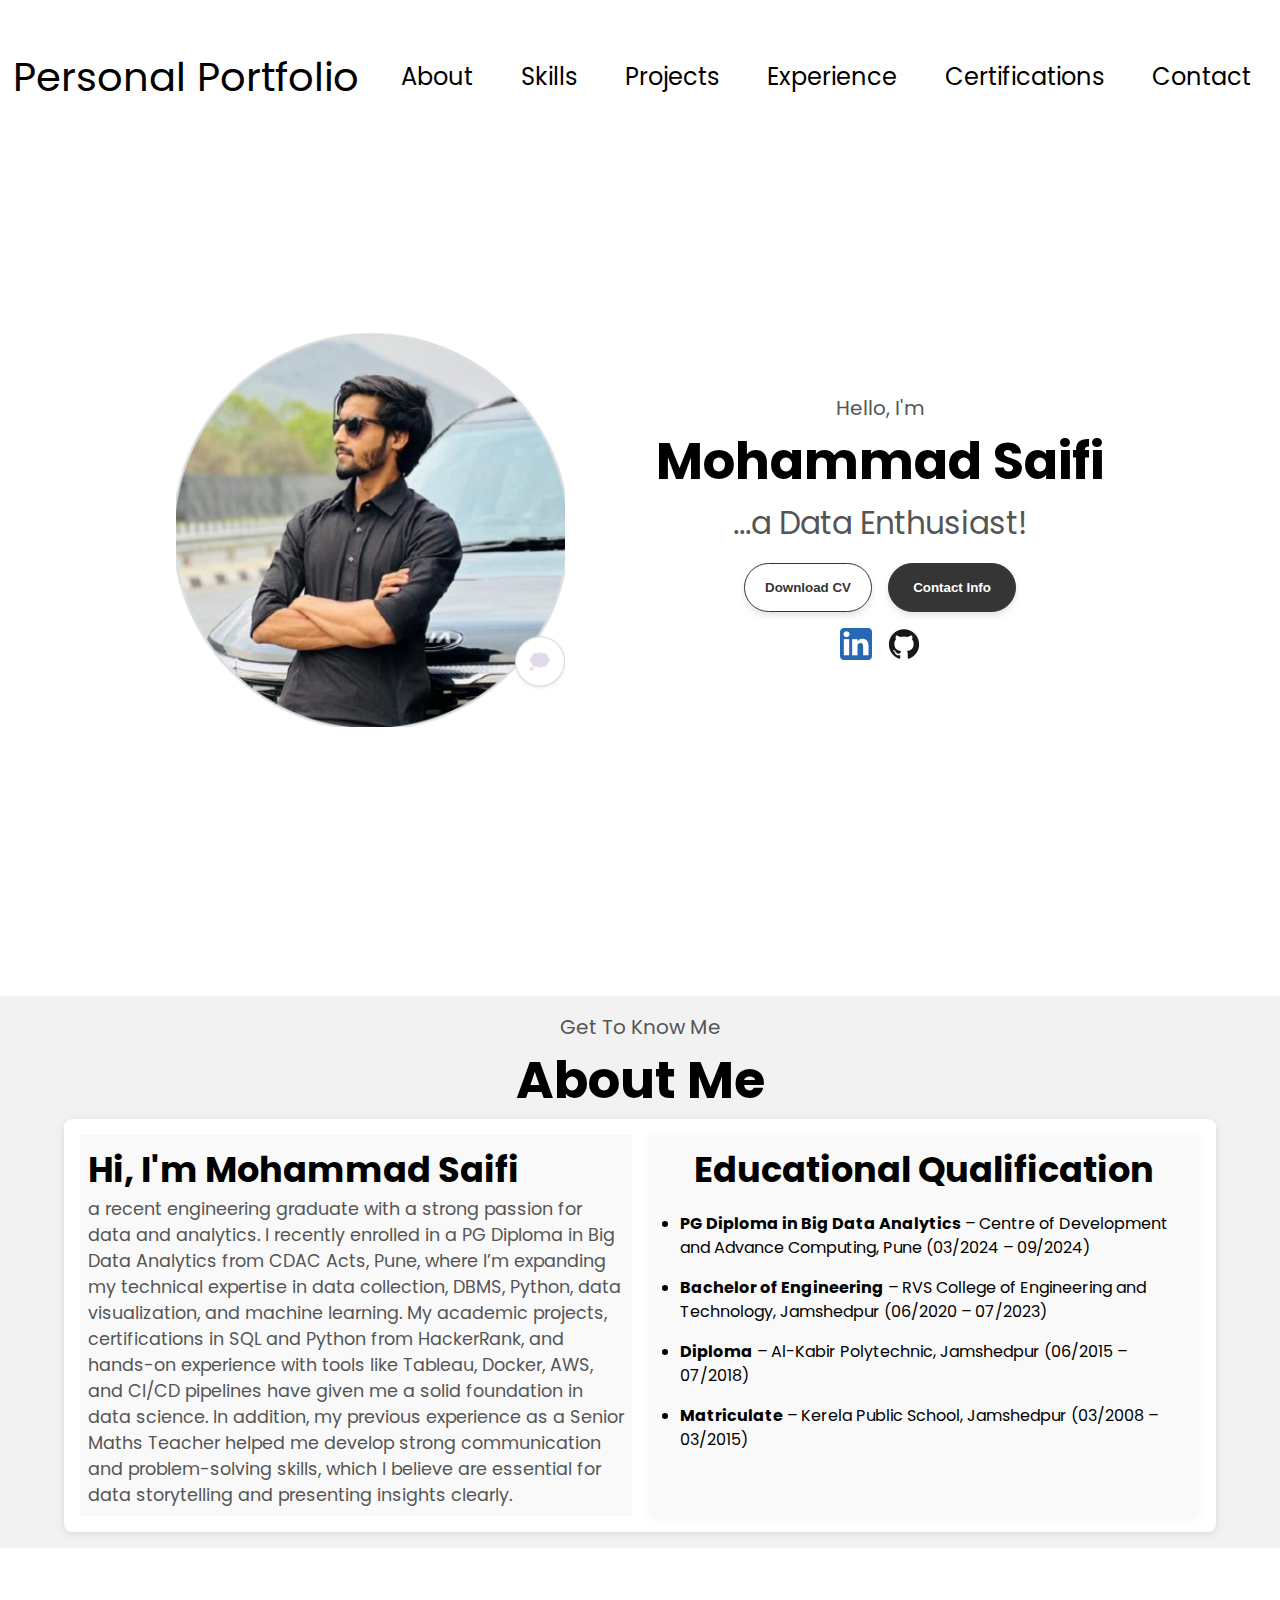
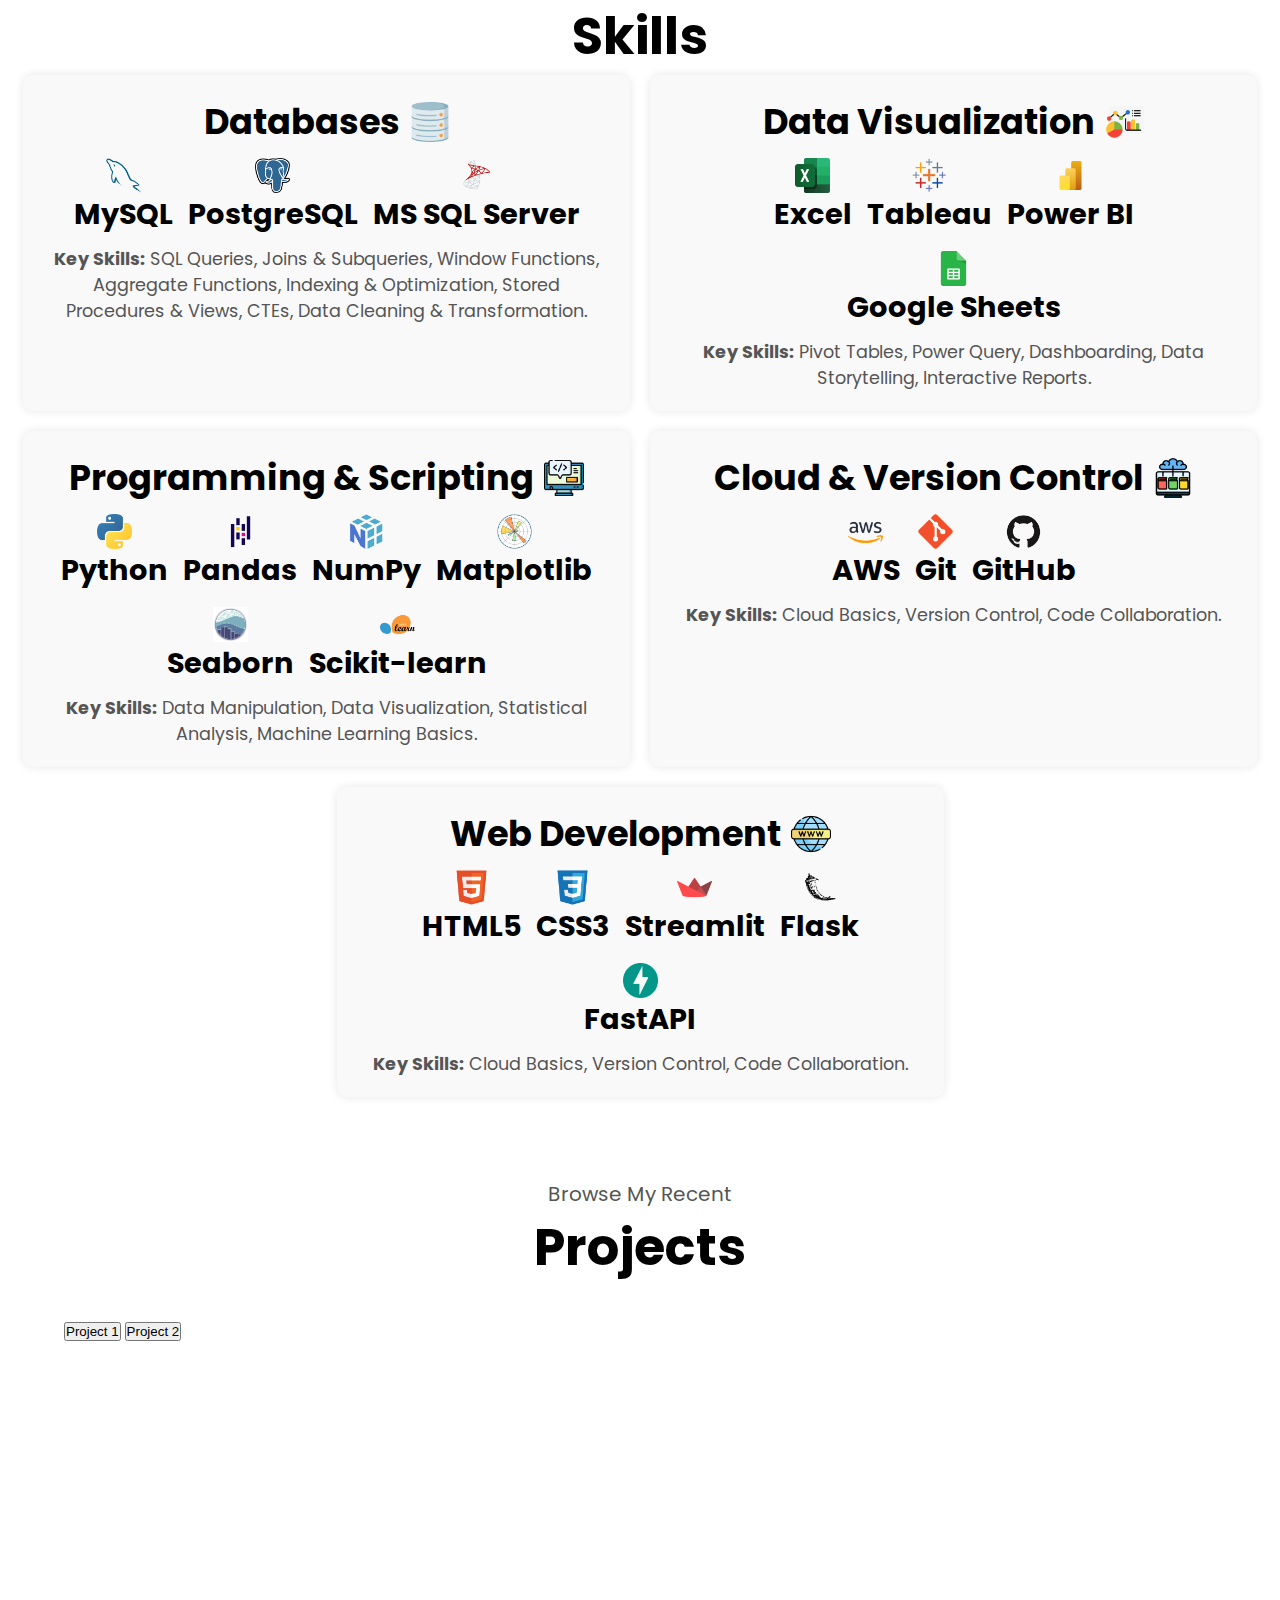
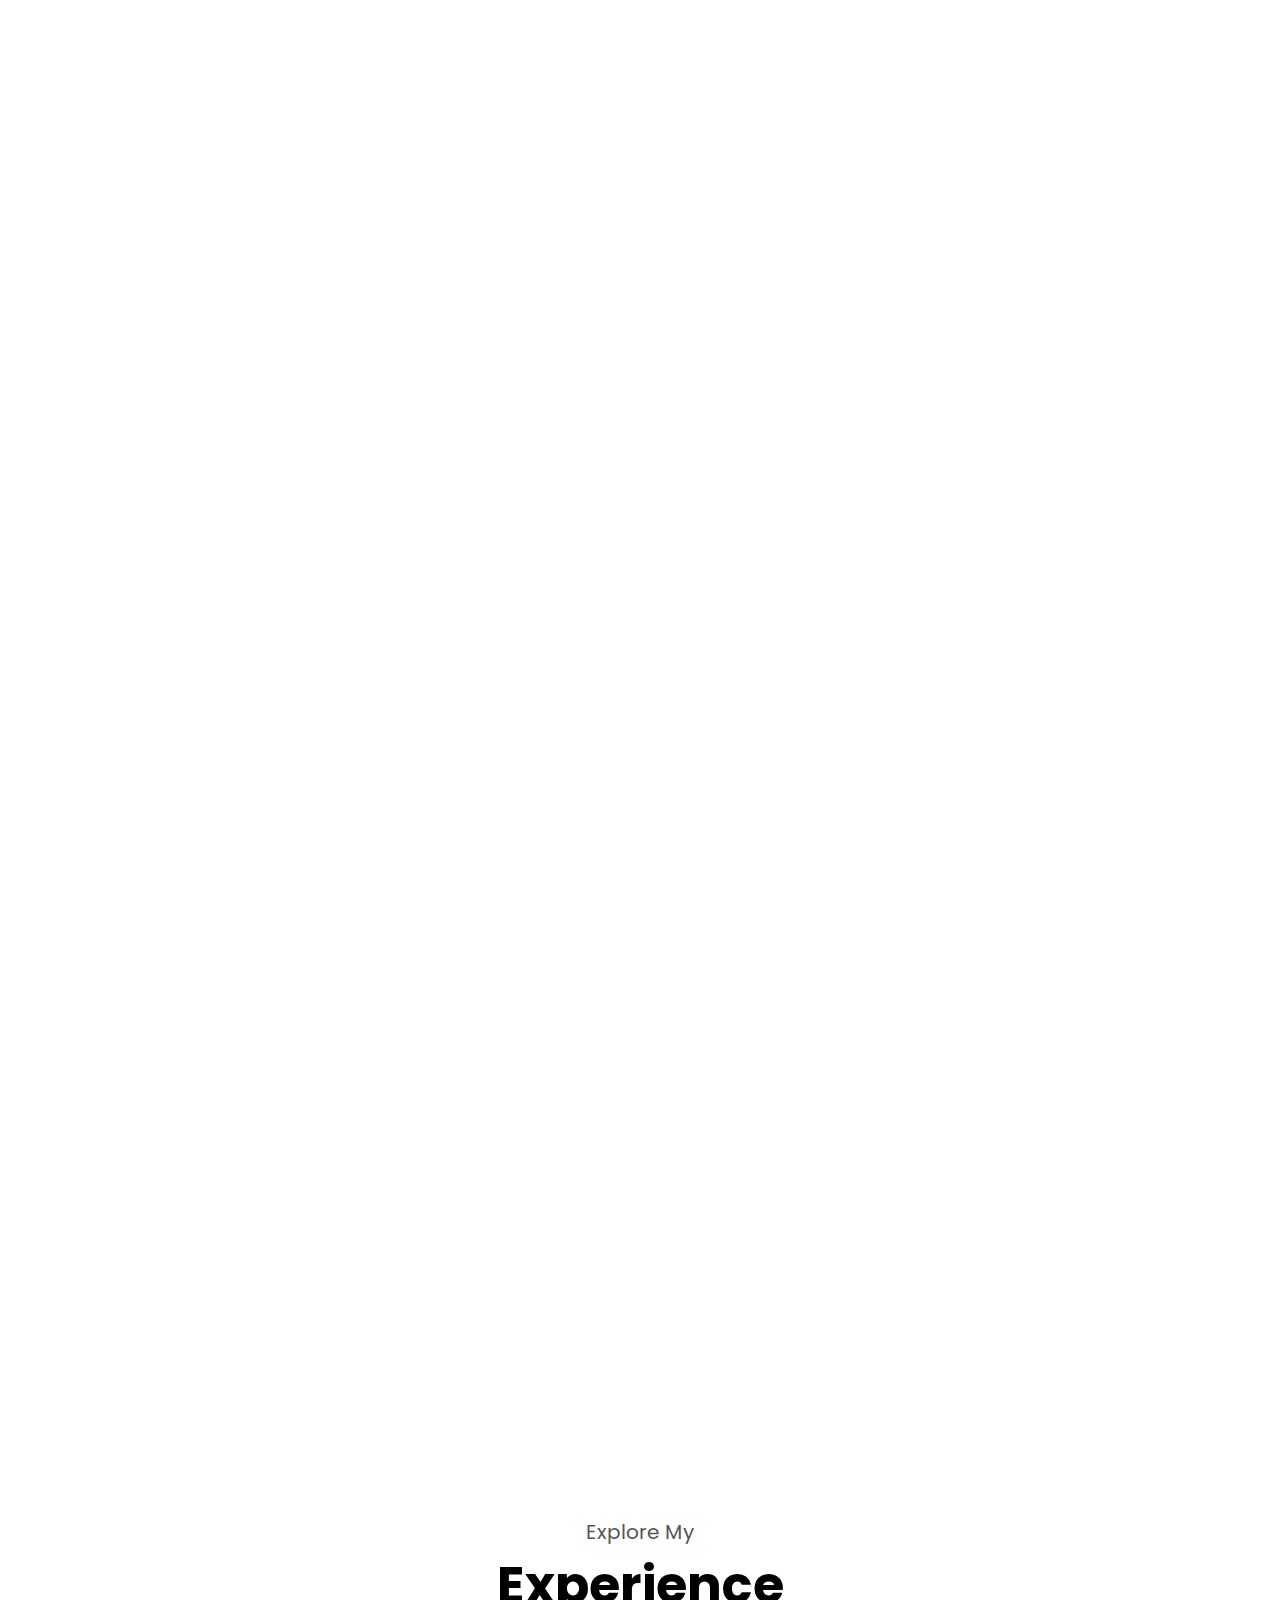
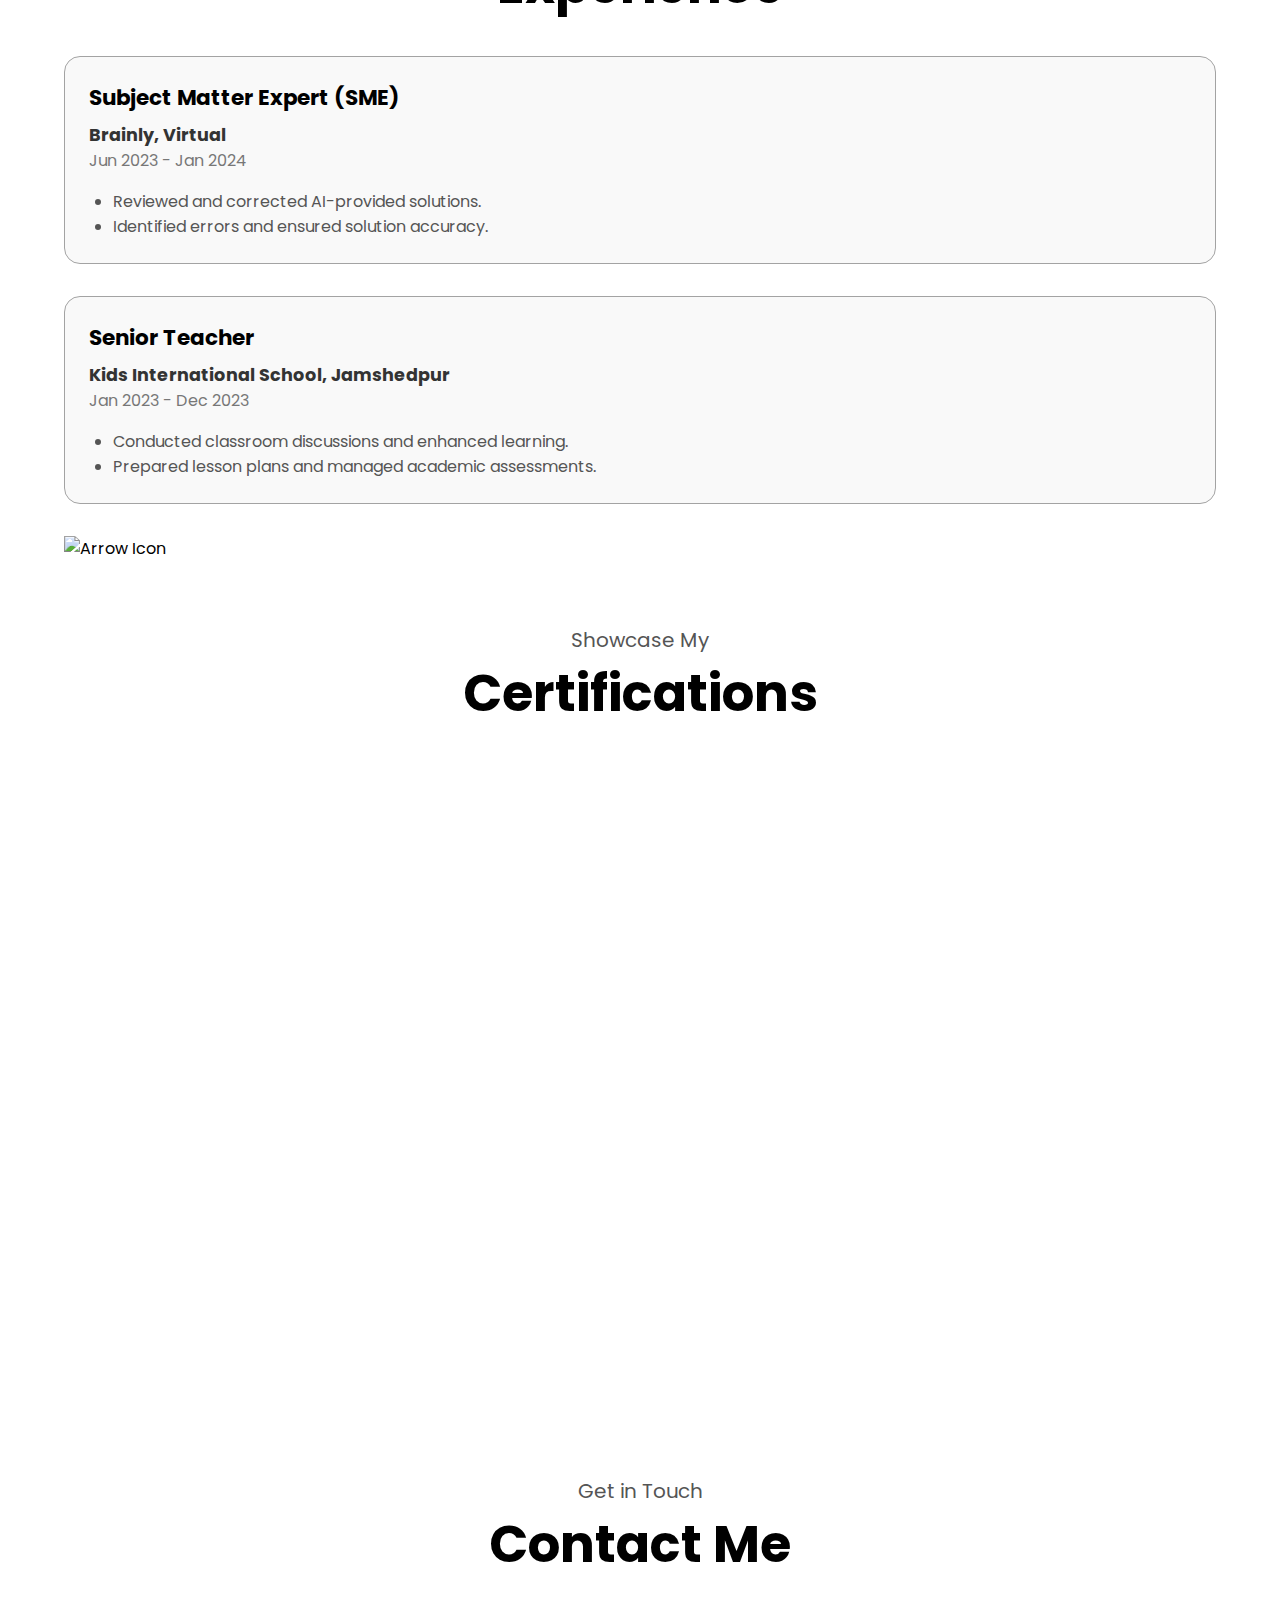
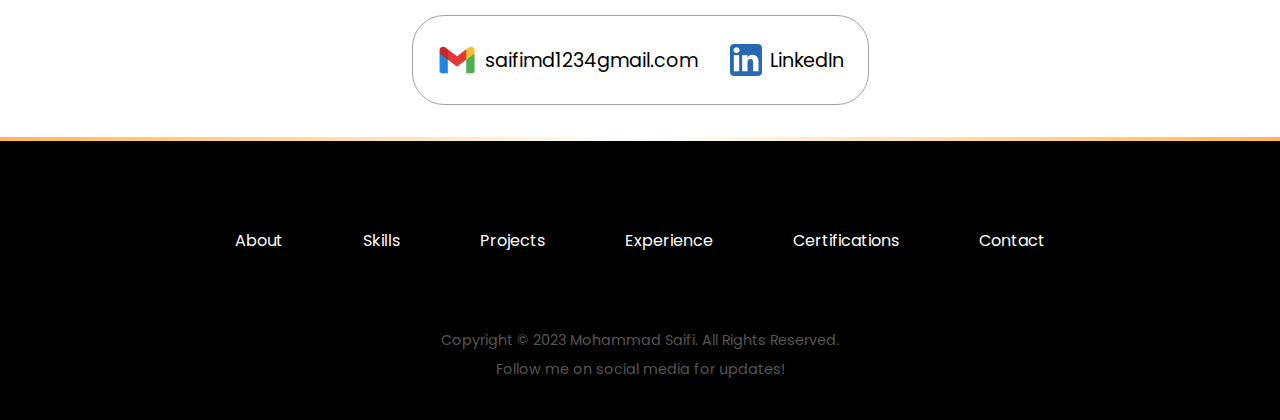
==== commit 11ce6f2d: "Update index.html" ====
--- a/index.html
+++ b/index.html
@@ -308,6 +308,15 @@
       
       <!-- Main container for all projects -->
       <div class="project-template">
+          <!-- Navigation Buttons -->
+<div class="left-nav">
+  <button class="box" onclick="showProject(0)">
+      <span class="box">Project 1</span>
+  </button>
+  <button class="box" onclick="showProject(1)">
+      <span class="box">Project 2</span>
+  </button>
+</div>
         
         <!-- First Project Container -->
         <div class="project fade-in">
--- a/style.css
+++ b/style.css
@@ -366,7 +366,7 @@
 
 /* Container for the entire About section */
 #about {
-  padding: 2rem 5%;              /* 5% left/right padding so content doesn't touch the screen edges */
+  padding: 1rem 5%;              /* 5% left/right padding so content doesn't touch the screen edges */
   background-color: #f2f2f2;       /* Subtle grey background for the section */
 }
 
@@ -384,6 +384,7 @@
 #about .about-intro {
   flex: 1;
   padding: 0.5rem;
+  background-color: #f9f9f9;
 }
 
 /* Right Column: Educational Qualification */
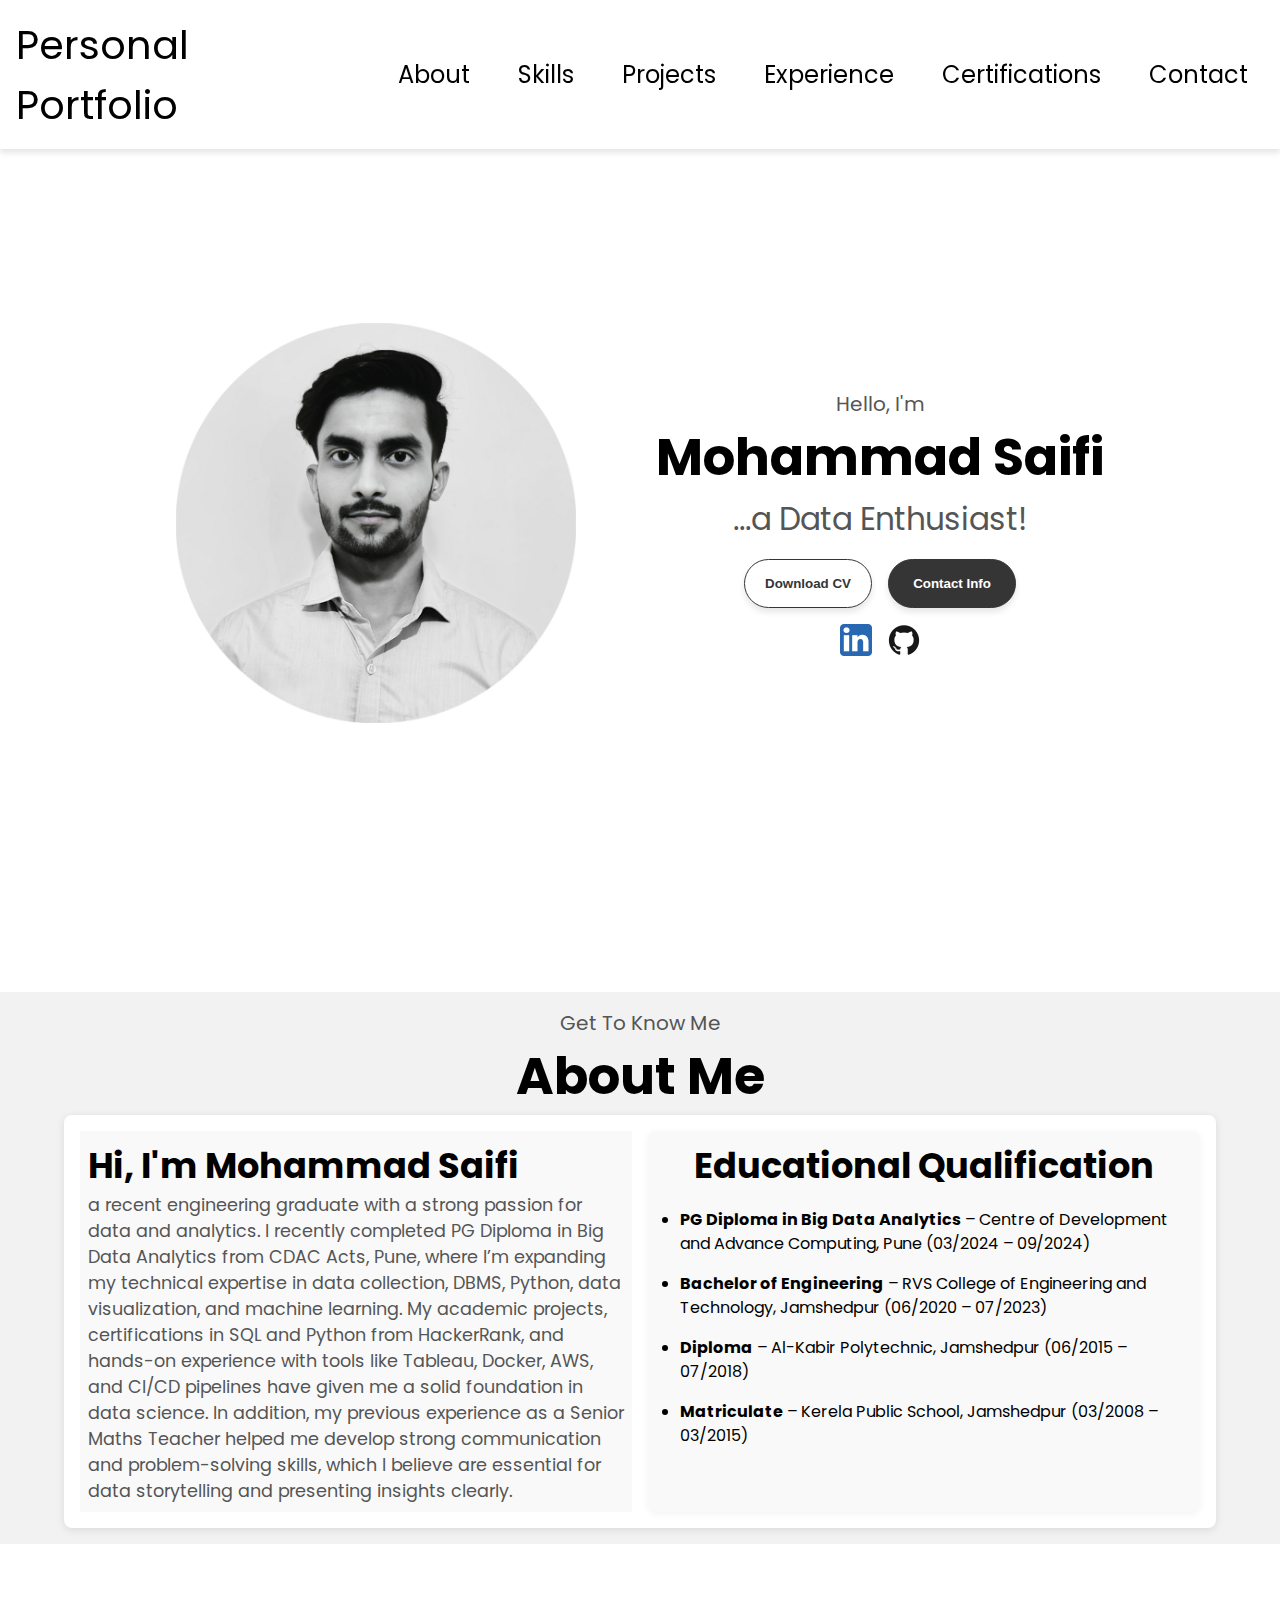
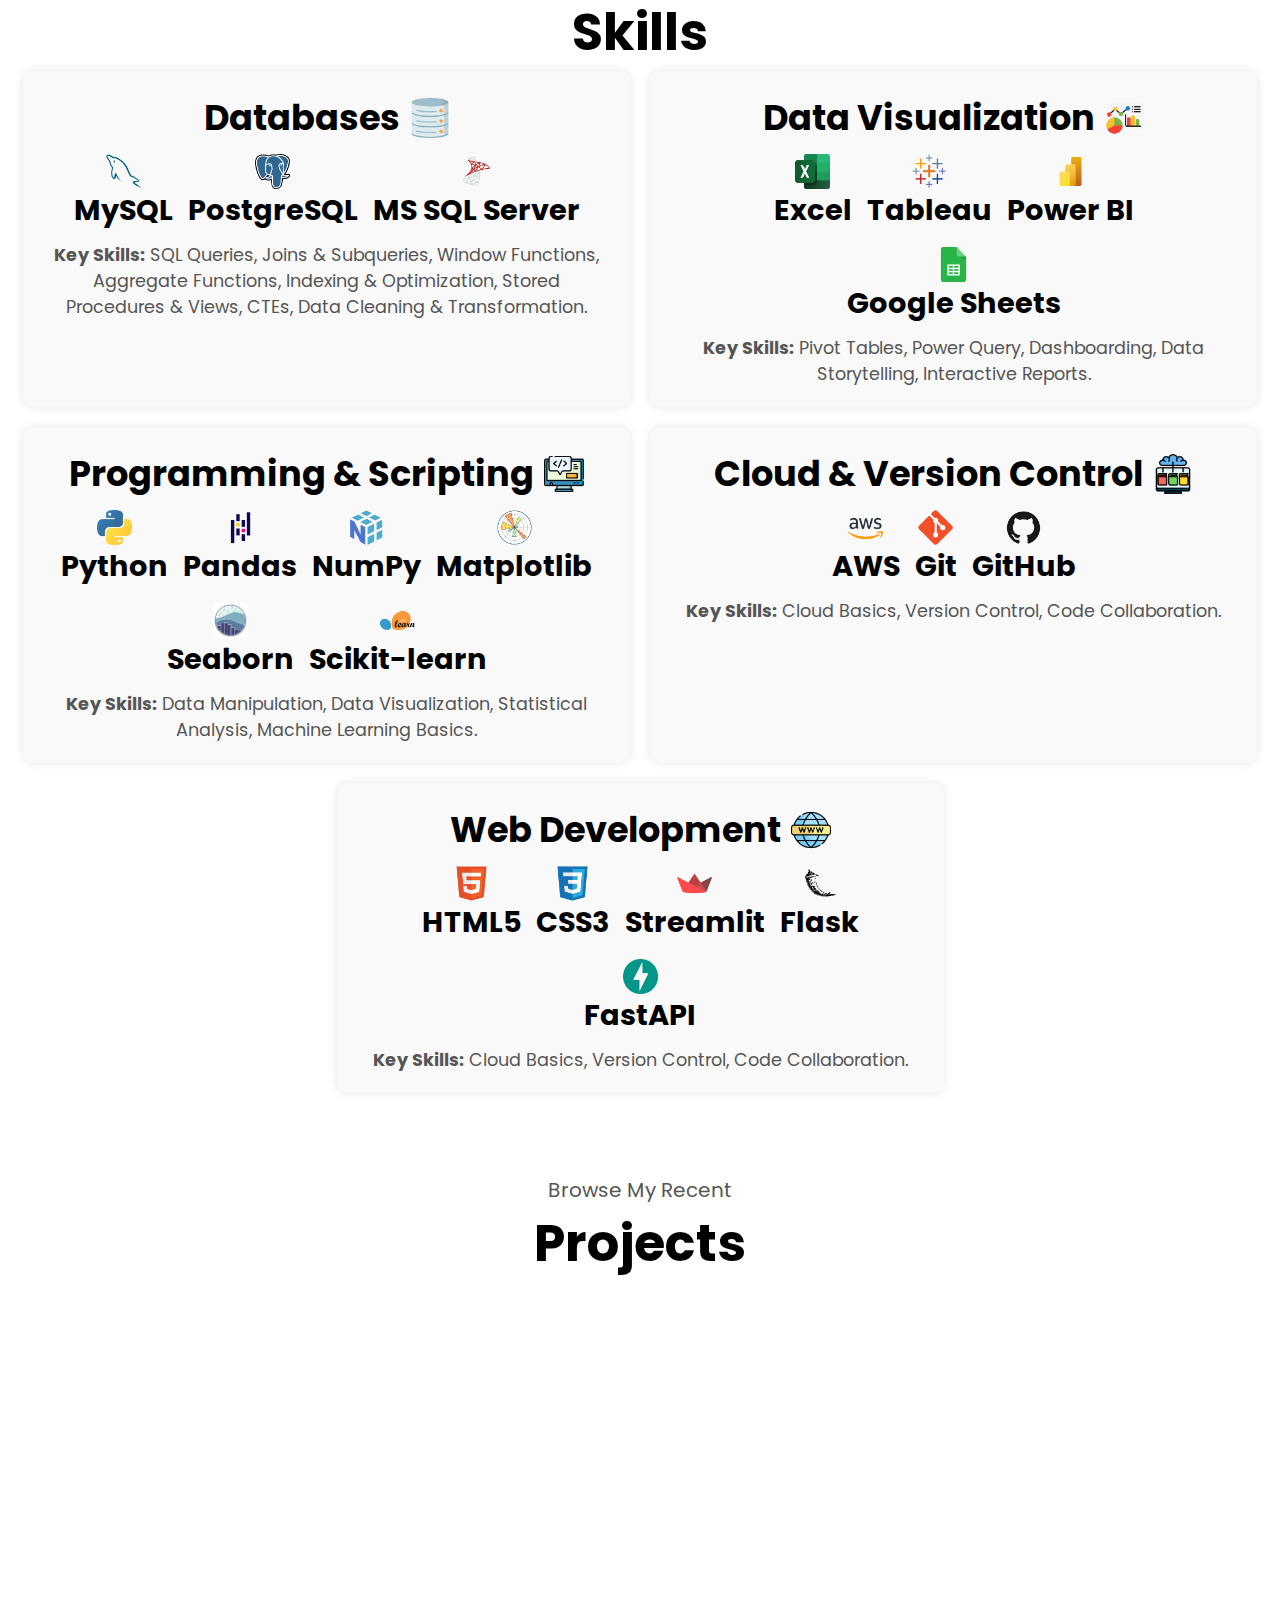
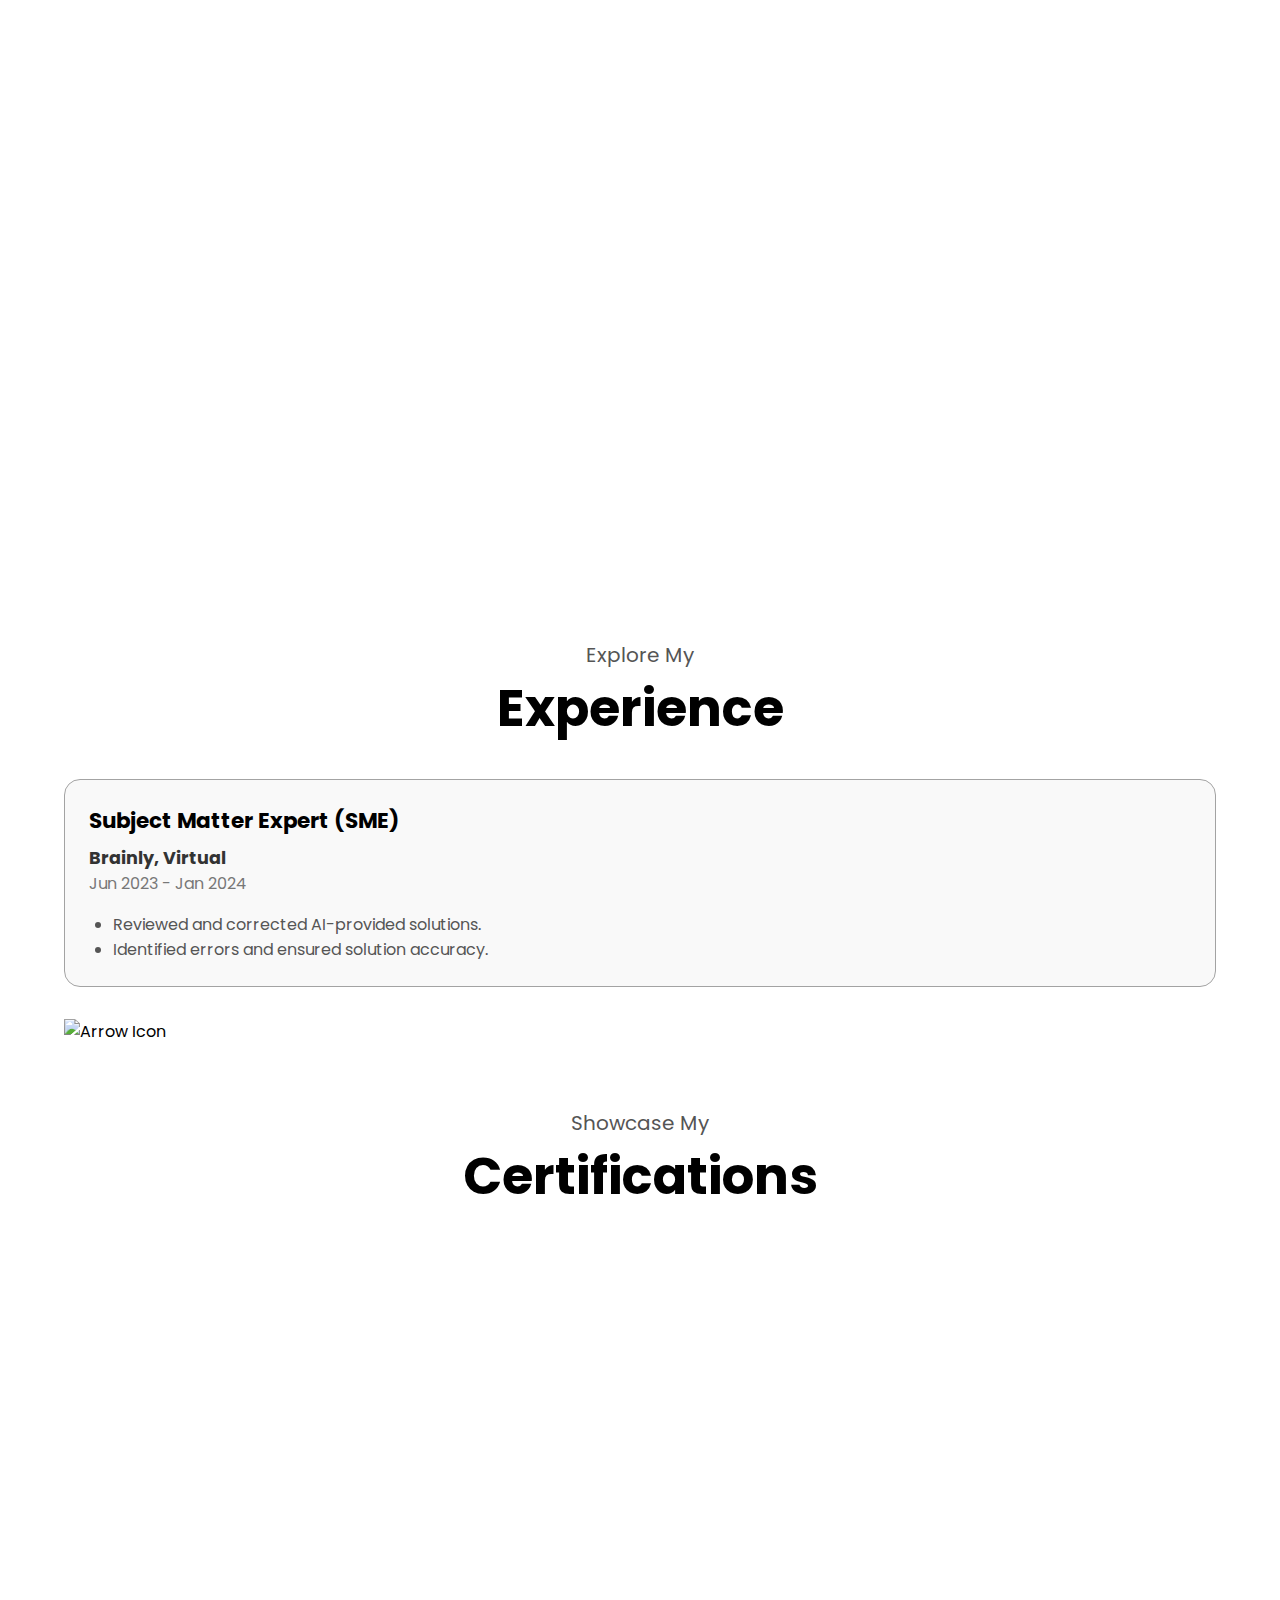
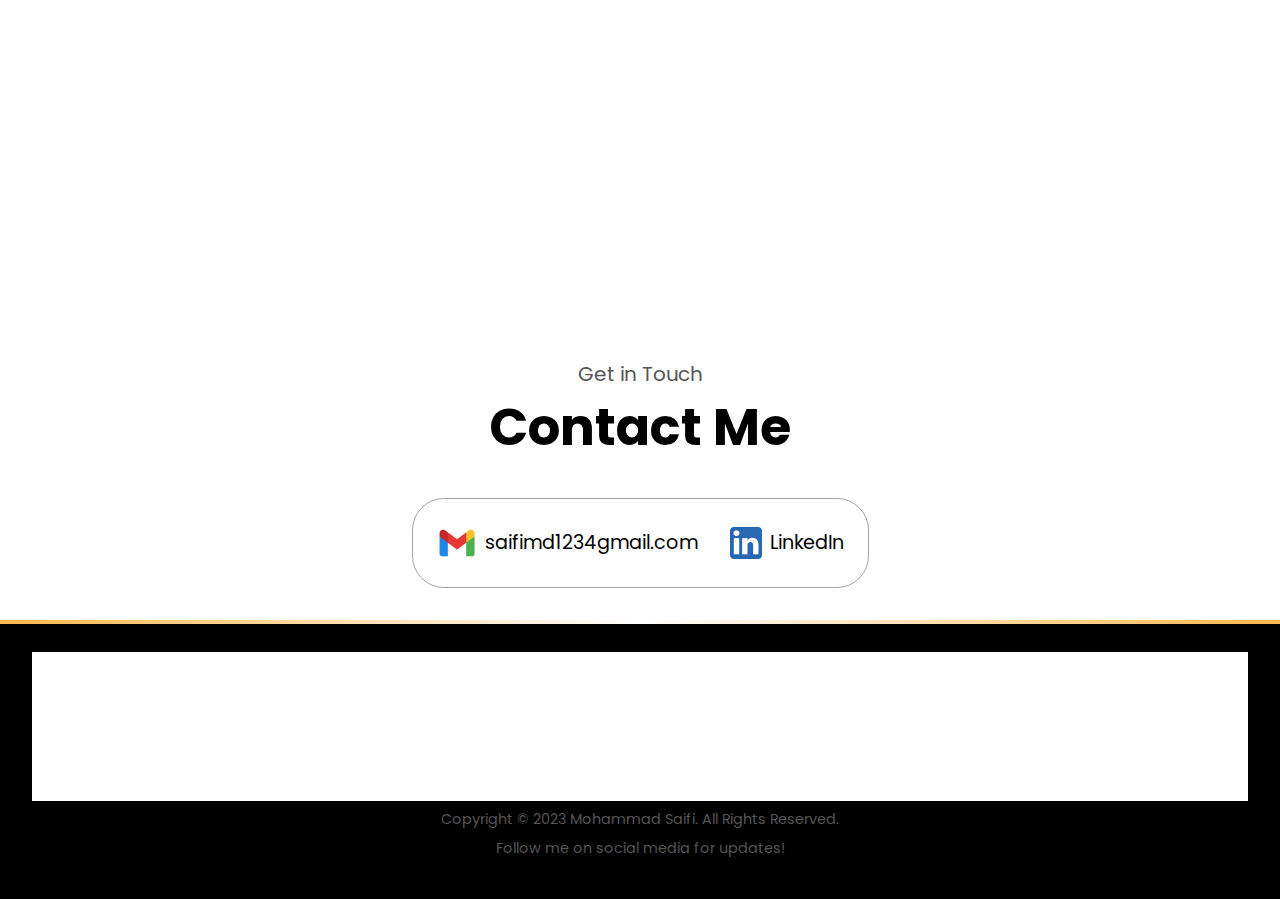
==== commit 856556fd: "Update index.html" ====
--- a/index.html
+++ b/index.html
@@ -48,7 +48,7 @@
 
     <section id="profile">
       <div class="section__pic-container">
-        <img src="./assets/profile-pic.png" alt="Mohammad Saifi profile picture" />
+        <img src="./assets/self-bw-o.jpg" alt="Mohammad Saifi profile picture" />
       </div>
       <div class="section__text">
         <p class="section__text__p1">Hello, I'm</p>
@@ -93,7 +93,7 @@
         <div class="about-intro">
           <h2>Hi, I'm Mohammad Saifi</h2>
           <p>
-            a recent engineering graduate with a strong passion for data and analytics. I recently enrolled in a PG Diploma in Big Data Analytics from CDAC Acts, Pune, where I’m expanding my technical expertise in data collection, DBMS, Python, data visualization, and machine learning. My academic projects, certifications in SQL and Python from HackerRank, and hands-on experience with tools like Tableau, Docker, AWS, and CI/CD pipelines have given me a solid foundation in data science. In addition, my previous experience as a Senior Maths Teacher helped me develop strong communication and problem-solving skills, which I believe are essential for data storytelling and presenting insights clearly.
+            a recent engineering graduate with a strong passion for data and analytics. I recently completed PG Diploma in Big Data Analytics from CDAC Acts, Pune, where I’m expanding my technical expertise in data collection, DBMS, Python, data visualization, and machine learning. My academic projects, certifications in SQL and Python from HackerRank, and hands-on experience with tools like Tableau, Docker, AWS, and CI/CD pipelines have given me a solid foundation in data science. In addition, my previous experience as a Senior Maths Teacher helped me develop strong communication and problem-solving skills, which I believe are essential for data storytelling and presenting insights clearly.
           </p>
   
         </div>
@@ -308,17 +308,9 @@
       
       <!-- Main container for all projects -->
       <div class="project-template">
-          <!-- Navigation Buttons -->
-<div class="left-nav">
-  <button class="box" onclick="showProject(0)">
-      <span class="box">Project 1</span>
-  </button>
-  <button class="box" onclick="showProject(1)">
-      <span class="box">Project 2</span>
-  </button>
-</div>
         
         <!-- First Project Container -->
+        <!-- Phishing Website Detection -->
         <div class="project fade-in">
           
           <!-- Phishing Website Detection -->
@@ -377,6 +369,7 @@
         <!-- End of First Project Container -->
         
         <!-- Second Project Container -->
+        <!-- Music Store Data Analysis using SQL -->
         <div class="project fade-in">
           
           <!-- Music Store Data Analysis using SQL -->
@@ -431,6 +424,172 @@
         </div>
         <!-- End of Second Project Container -->
 
+        <!-- Start of new Project Container -->
+        <!-- Data Warehouse & Analytics Project Container -->
+        <div class="project fade-in">
+      
+          <!-- Project Title -->
+          <div class="project-title">
+            <h2>Modern Data Warehouse & Analytics Pipeline</h2>
+          </div>
+          
+          <!-- Project Image -->
+          <div class="project-image">
+            <img src="Projects_intro\sql-datawarehouse-project\DataWarehouse.png" alt="Data Warehouse Architecture">
+          </div>
+          
+          <!-- Project Brief Description -->
+          <div class="project-description">
+            <p>
+              A full-scale data engineering solution implementing Medallion Architecture to consolidate CRM and ERP data into an analytical star schema. Features automated ETL pipelines with SQL Server, data cleansing/standardization in Silver layer, and business-ready Gold layer with dimension/fact tables. Enables advanced analytics for customer behavior, product performance, and sales trends through SQL-based reporting and BI integration.
+            </p>
+          </div>
+          
+          <!-- Skills Covered -->
+          <div class="project-skills">
+            <h3>Skills Demonstrated:</h3>
+            <div class="skill-list">
+              <div class="skill-item">SQL Server</div>
+              <div class="skill-item">ETL Pipeline Development</div>
+              <div class="skill-item">Star Schema Modeling</div>
+              <div class="skill-item">Medallion Architecture</div>
+              <div class="skill-item">Data Integration (CRM & ERP)</div>
+              <div class="skill-item">Data Cleansing</div>
+              <div class="skill-item">Batch Processing</div>
+              <div class="skill-item">Data Warehousing</div>
+              <div class="skill-item">Data Standardization</div>
+              <div class="skill-item">Surrogate Key Management</div>
+              <div class="skill-item">Stored Procedures</div>
+              <div class="skill-item">Data Cataloging</div>
+              <div class="skill-item">Data Lineage Tracking</div>
+              <div class="skill-item">SSMS</div>
+              <div class="skill-item">Data Visualization</div>
+              <div class="skill-item">Business Intelligence</div>
+              <div class="skill-item">DrawIO Diagrams</div>
+              <div class="skill-item">Naming Conventions</div>
+              <div class="skill-item">Data Normalization</div>
+            </div>
+          </div>
+          
+          <!-- Buttons for GitHub and Details -->
+          <div class="project-buttons">
+            <button class="btn btn-color-2" onclick="location.href='https://github.com/saifimd1234'">GitHub</button>
+            <button class="btn btn-color-2" onclick="location.href='https://github.com/saifimd1234/data-warehouse-project/blob/main/README.md'">In Depth</button>
+          </div>
+          
+        </div>
+        <!-- End of Project Container -->
+
+        <!-- SQL EDA Project Container -->
+        <!-- Start of new Project Container -->
+        <div class="project fade-in">
+      
+          <!-- Project Title -->
+          <div class="project-title">
+            <h2>SQL-Driven Exploratory Data Analysis Framework</h2>
+          </div>
+          
+          <!-- Project Image -->
+          <div class="project-image">
+            <img src="assets\eda.jpg" alt="SQL Exploratory Data Analysis Project">
+          </div>
+          
+          <!-- Project Brief Description -->
+          <div class="project-description">
+            <p>
+              A structured SQL framework for comprehensive exploratory data analysis across 13 analytical themes. Designed to uncover hidden patterns, this project features 100+ modular SQL scripts for database setup, dimensional profiling, time-series trends, performance benchmarking, and customer/product segmentation. Implements best practices in data documentation, query optimization, and metric-driven storytelling to transform raw datasets into actionable business insights.
+            </p>
+          </div>
+          
+          <!-- Skills Covered -->
+          <div class="project-skills">
+            <h3>Skills Demonstrated:</h3>
+            <div class="skill-list">
+              <div class="skill-item">Advanced SQL Querying</div>
+              <div class="skill-item">Exploratory Data Analysis</div>
+              <div class="skill-item">Database Schema Design</div>
+              <div class="skill-item">Data Profiling</div>
+              <div class="skill-item">Time-Series Analysis</div>
+              <div class="skill-item">Trend Identification</div>
+              <div class="skill-item">KPI Benchmarking</div>
+              <div class="skill-item">Data Segmentation</div>
+              <div class="skill-item">Cumulative Metrics</div>
+              <div class="skill-item">Ranking Algorithms</div>
+              <div class="skill-item">Part-to-Whole Analysis</div>
+              <div class="skill-item">Performance Analytics</div>
+              <div class="skill-item">Data Storytelling</div>
+              <div class="skill-item">Query Optimization</div>
+              <div class="skill-item">SSMS Integration</div>
+              <div class="skill-item">Data Documentation</div>
+              <div class="skill-item">Metadata Management</div>
+              <div class="skill-item">Dynamic Reporting</div>
+              <div class="skill-item">Data Quality Checks</div>
+            </div>
+          </div>
+          
+          <!-- Buttons for GitHub and Details -->
+          <div class="project-buttons">
+            <button class="btn btn-color-2" onclick="location.href='https://github.com/saifimd1234/EDA-SQL'">GitHub</button>
+            <button class="btn btn-color-2" onclick="location.href='https://github.com/saifimd1234/EDA-SQL/blob/main/README.md'">In Depth</button>
+          </div>
+          
+        </div>
+        <!-- End of Project Container -->
+
+        <!-- Third Project Container -->
+        <div class="project fade-in">
+          
+          
+          <div class="project-title">
+            <h2>Blinkit Dynamic Sales Dashboard in Excel</h2>
+          </div>
+          
+          
+          <div class="project-image">
+            <img src="Projects_intro\BlinkIt-Excel\photo.png" alt="Blinkit Dynamic Sales Dashboard Project">
+          </div>
+          
+          
+          <div class="project-description">
+            <p>
+              An interactive and dynamic Excel dashboard built for analyzing Blinkit sales data. This project leverages pivot tables, slicers, and custom visualizations to provide real-time insights into key performance metrics such as total sales, average sales, number of items sold, and average ratings. The dashboard is designed to be user-friendly and easily customizable for future data updates.
+            </p>
+          </div>
+          
+          
+          <div class="project-skills">
+            <h3>Skills Covered:</h3>
+            <div class="skill-list">
+              
+              <div class="skill-item">Excel Dynamic Dashboard</div>
+                  <div class="skill-item">Interactive Dashboard</div>
+                  <div class="skill-item">Pivot Tables</div>
+                  <div class="skill-item">Slicers</div>
+                  <div class="skill-item">Data Cleaning</div>
+                  <div class="skill-item">Data Transformation</div>
+                  <div class="skill-item">Data Modeling</div>
+                  <div class="skill-item">KPI Metrics</div>
+                  <div class="skill-item">Donut Chart</div>
+                  <div class="skill-item">Bar Chart</div>
+                  <div class="skill-item">Line Chart</div>
+                  <div class="skill-item">Conditional Formatting</div>
+                  <div class="skill-item">Custom Formatting</div>
+                  <div class="skill-item">Chart Formatting</div>
+                  <div class="skill-item">Layout &amp; Alignment</div>
+                  <div class="skill-item">Excel Shortcuts</div>
+                  <div class="skill-item">Data Visualization</div>
+                  <div class="skill-item">Table Conversion</div>
+                  <div class="skill-item">Refresh Pivot Table</div>
+            </div>
+          </div>
+          <div class="project-buttons">
+            <button class="btn btn-color-2" onclick="location.href='https://github.com/saifimd1234/Music-Store-SQL-Analysis'">GitHub</button>
+            <button class="btn btn-color-2" onclick="location.href='https://github.com/saifimd1234/Music-Store-SQL-Analysis/blob/main/README.md'">In Depth</button>
+          </div>
+          
+        </div>
+        <!-- End of Third Project Container -->
+
         <!-- You may consider adding more project containers here for additional projects -->
         
       </div>
@@ -451,8 +610,9 @@
               <li>Identified errors and ensured solution accuracy.</li>
             </ul>
           </div>
+
           <!-- Another Experience Item -->
-          <div class="experience-item">
+          <!-- <div class="experience-item">
             <h2 class="experience-role">Senior Teacher</h2>
             <h3 class="experience-company">Kids International School, Jamshedpur</h3>
             <p class="experience-duration">Jan 2023 - Dec 2023</p>
@@ -460,7 +620,7 @@
               <li>Conducted classroom discussions and enhanced learning.</li>
               <li>Prepared lesson plans and managed academic assessments.</li>
             </ul>
-          </div>
+          </div> -->
           <!-- Add additional experience-item blocks as needed -->
         </div>
         <img src="./assests/arrow.png" alt="Arrow Icon" class="icon arrow" onclick="location.href='./#projects'" />
--- a/style.css
+++ b/style.css
@@ -44,9 +44,19 @@
 }
 
 nav {
+  position: sticky;
+  top: 0;
+  background-color: #ffffff; /* Darker green shade */
+  color: #000000;
+  padding: 1rem;
+  display: flex;
+  justify-content: center;
+  gap: 2rem;
+  z-index: 1000;
+  box-shadow: 0px 4px 6px rgba(0, 0, 0, 0.1);
   justify-content: space-around;
   align-items: center;
-  height: 17vh;
+  height: 13vh;
 }
 
 .nav-links {
@@ -573,6 +583,7 @@
 
 #projects .project.fade-in {
   animation: fadeIn 1s forwards;
+  margin-left: 150px;
 }
 
 @keyframes fadeIn {
@@ -976,3 +987,88 @@
     max-height: 350px;
   }
 }
+
+/* Left Navigation Buttons - Sticks to Project Section */
+.left-nav {
+  position: absolute;
+  left: 10px; /* Move buttons closer to projects */
+  top: 50%;
+  transform: translateY(-50%);
+  display: flex;
+  flex-direction: column;
+  gap: 10px;
+}
+
+
+/* Button Styling from Uiverse.io */
+.box {
+  width: 140px;
+  height: 50px; /* Set a fixed height for proper centering */
+  display: flex; /* Enables flexbox */
+  justify-content: center; /* Centers text horizontally */
+  align-items: center; /* Centers text vertically */
+  transition: .5s linear;
+  position: relative;
+  overflow: hidden;
+  padding: 15px;
+  text-align: center;
+  background: transparent;
+  text-transform: uppercase;
+  font-weight: 900;
+  cursor: pointer;
+  border: none;
+  outline: none;
+  font-size: 14px; /* Adjust font size to fit in the button */
+  white-space: nowrap; /* Prevents text from breaking into a new line */
+}
+
+
+.box:before {
+position: absolute;
+content: '';
+left: 0;
+bottom: 0;
+height: 4px;
+width: 100%;
+border-bottom: 4px solid transparent;
+border-left: 4px solid transparent;
+box-sizing: border-box;
+transform: translateX(100%);
+}
+
+.box:after {
+position: absolute;
+content: '';
+top: 0;
+left: 0;
+width: 100%;
+height: 4px;
+border-top: 4px solid transparent;
+border-right: 4px solid transparent;
+box-sizing: border-box;
+transform: translateX(-100%);
+}
+
+.box:hover {
+box-shadow: 0 5px 15px rgba(0, 0, 0, 0.5);
+}
+
+.box:hover:before {
+border-color: #262626;
+height: 100%;
+transform: translateX(0);
+transition: .3s transform linear, .3s height linear .3s;
+}
+
+.box:hover:after {
+border-color: #262626;
+height: 100%;
+transform: translateX(0);
+transition: .3s transform linear, .3s height linear .5s;
+}
+
+button {
+color: black;
+text-decoration: none;
+background: transparent;
+}
